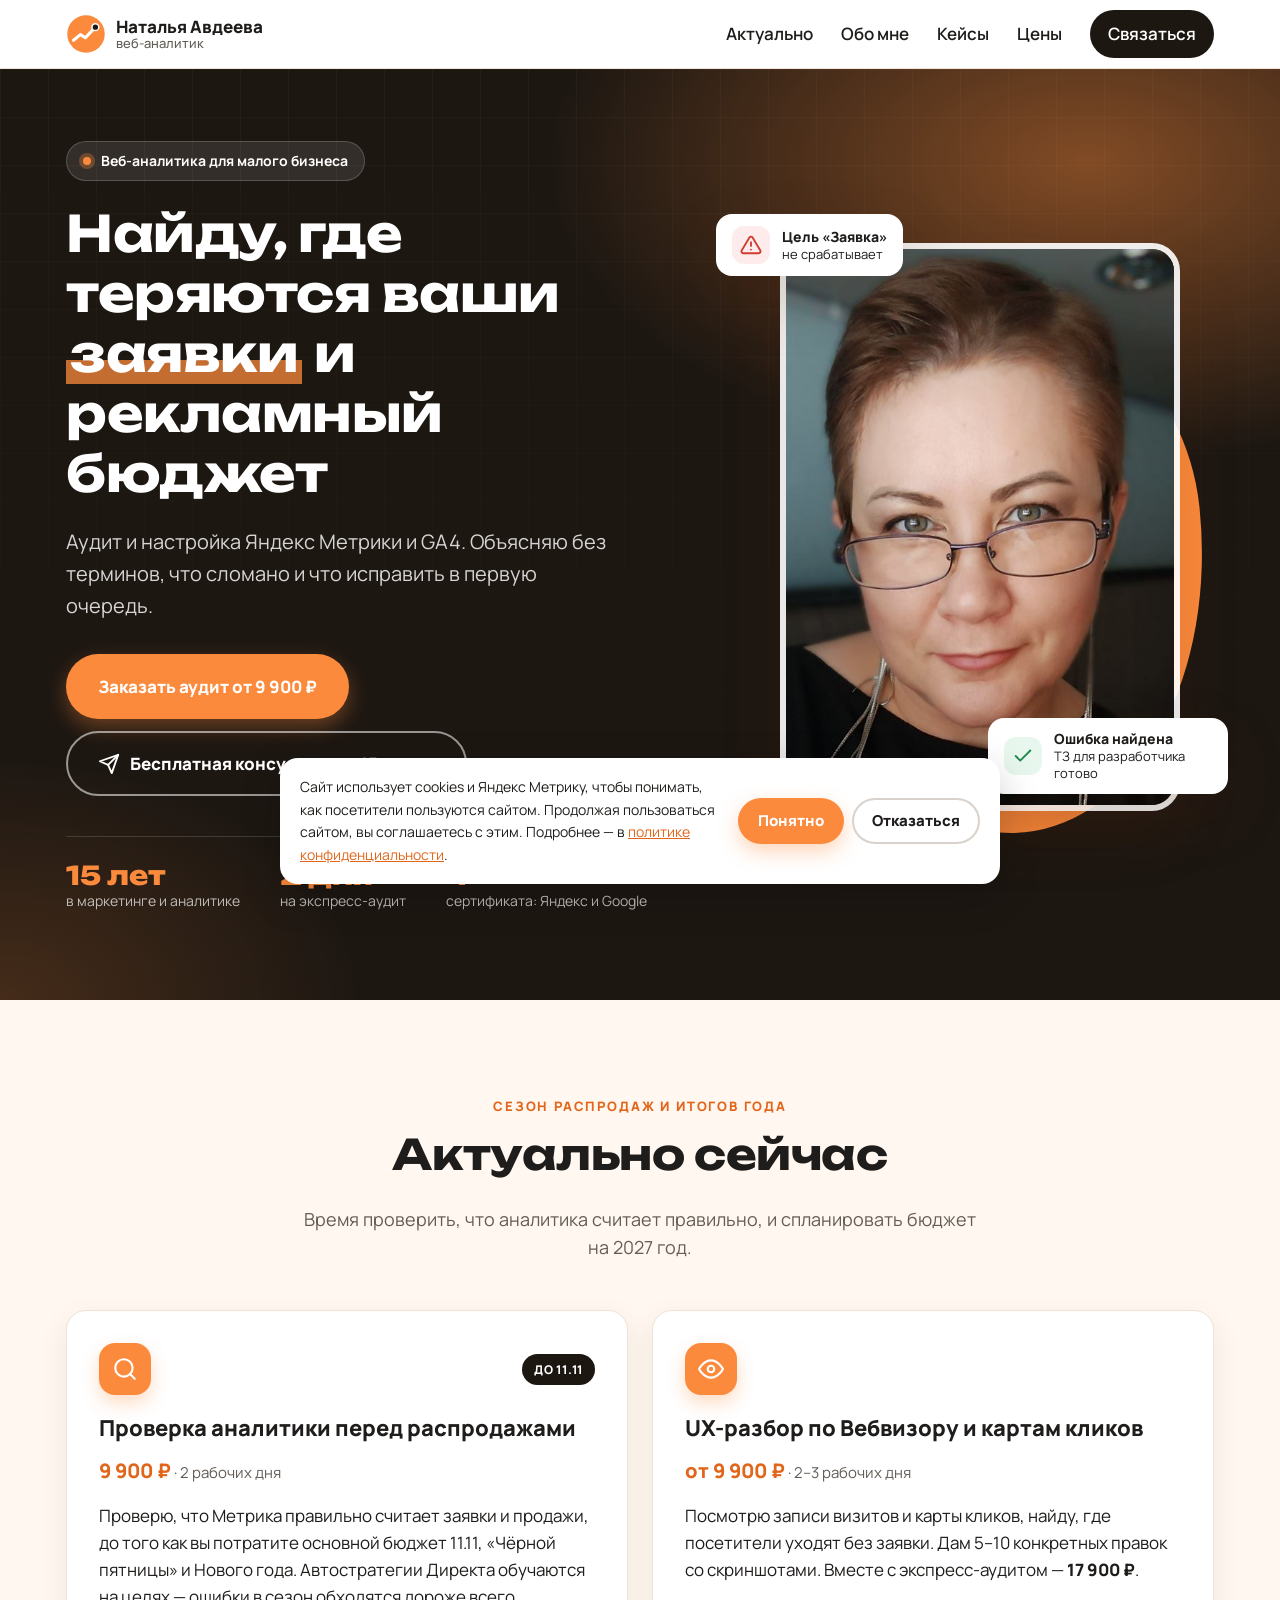
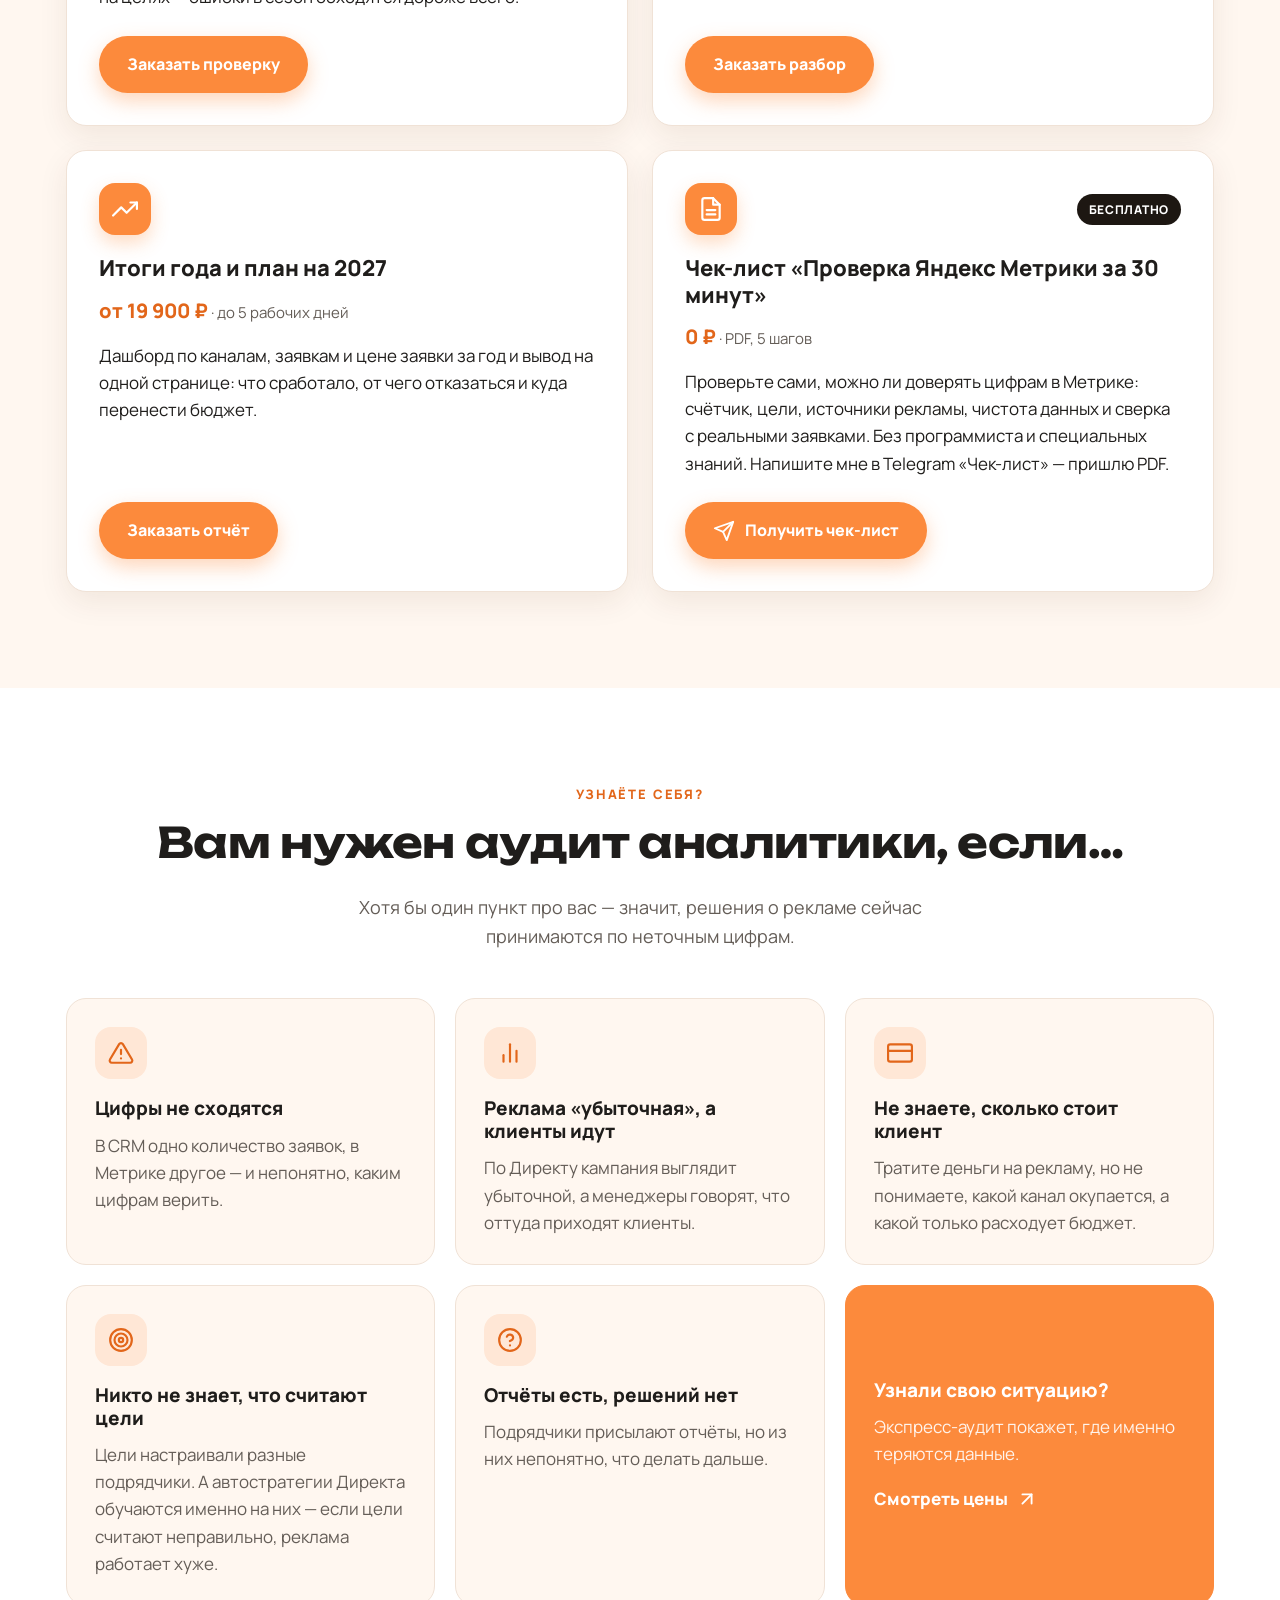
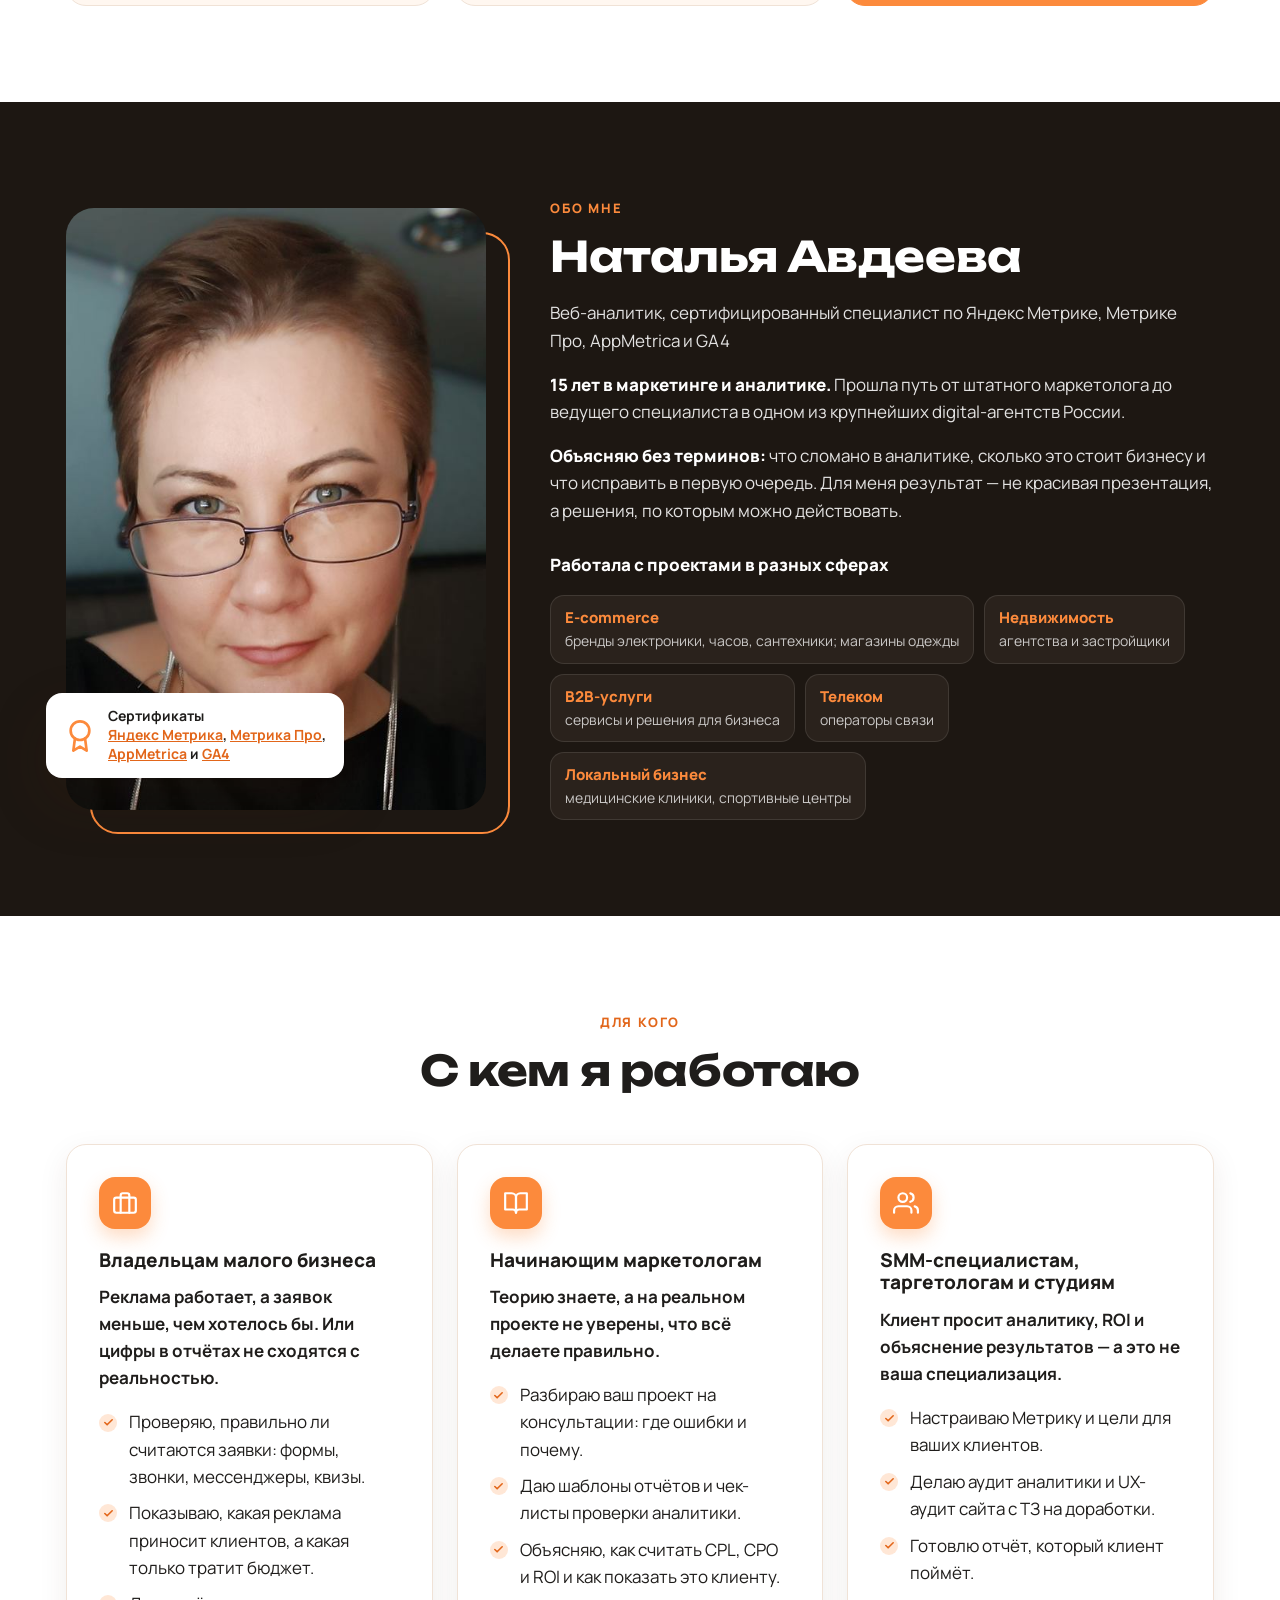
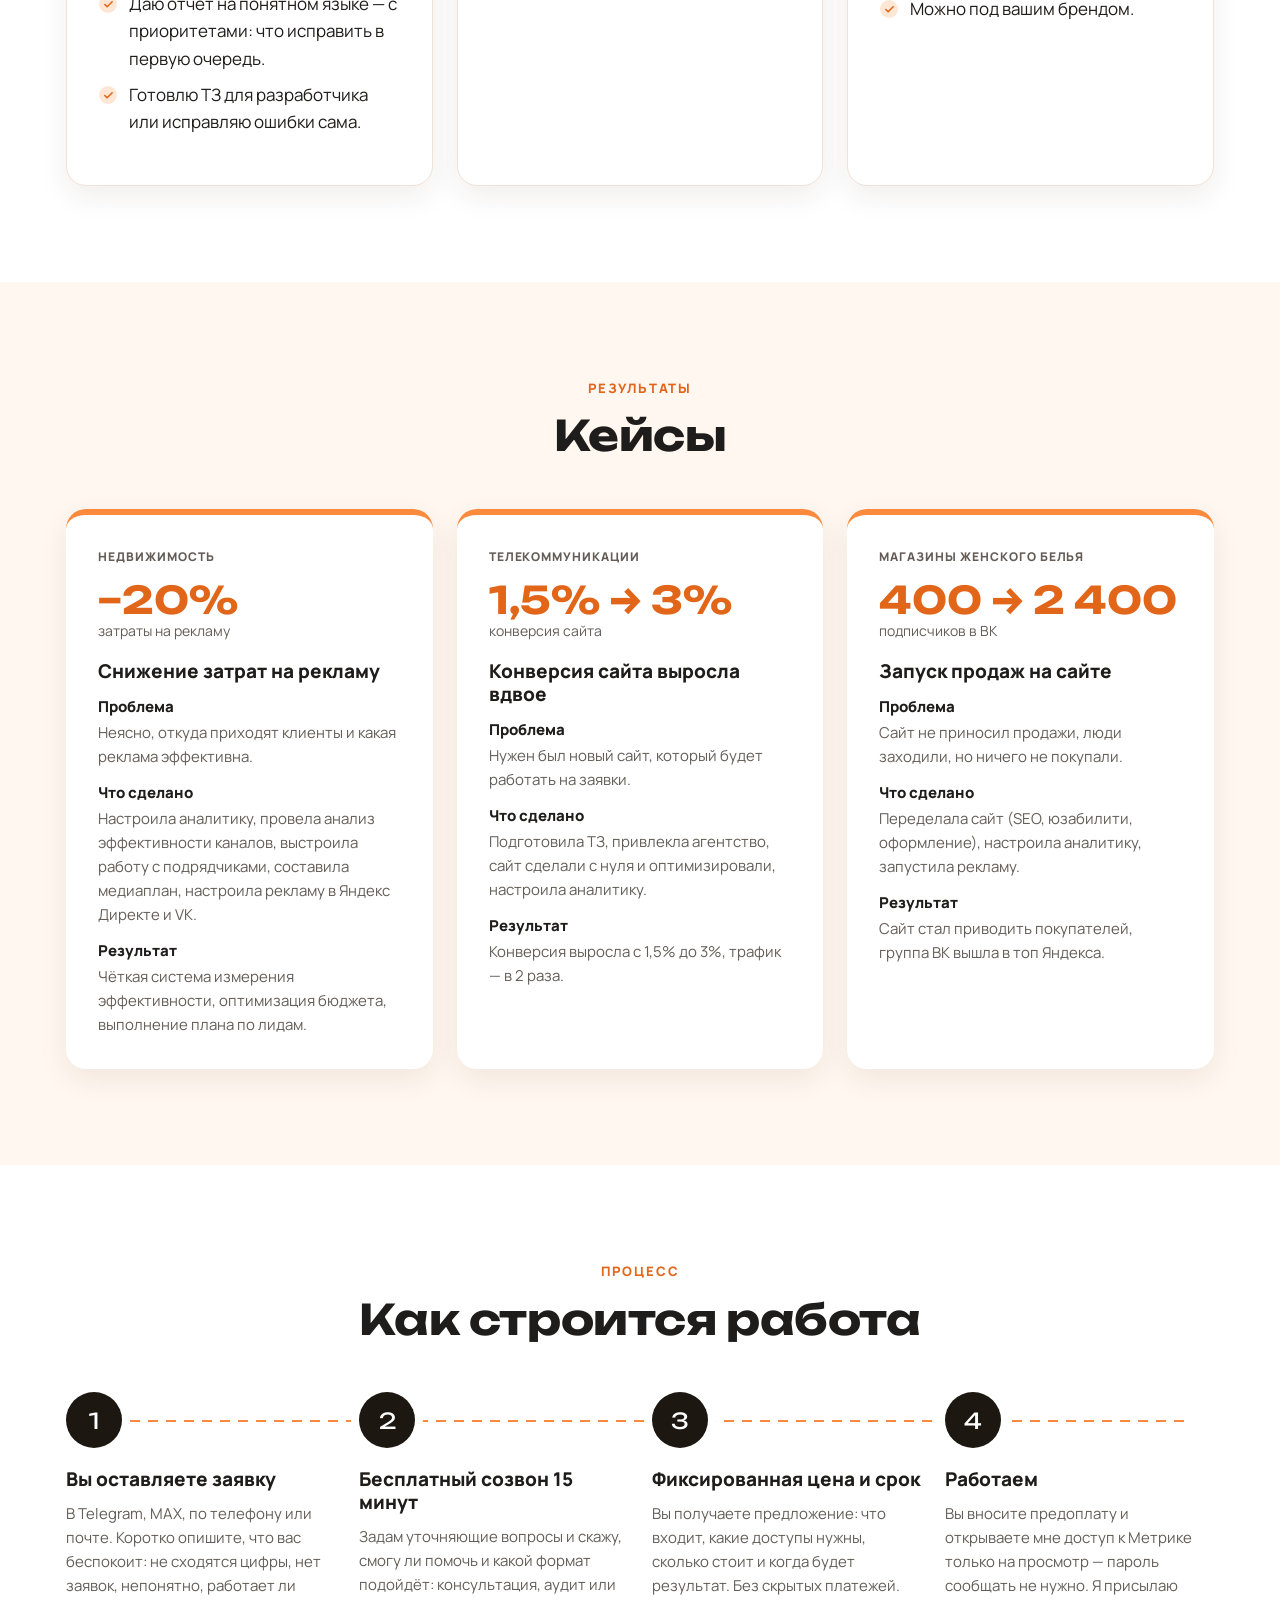
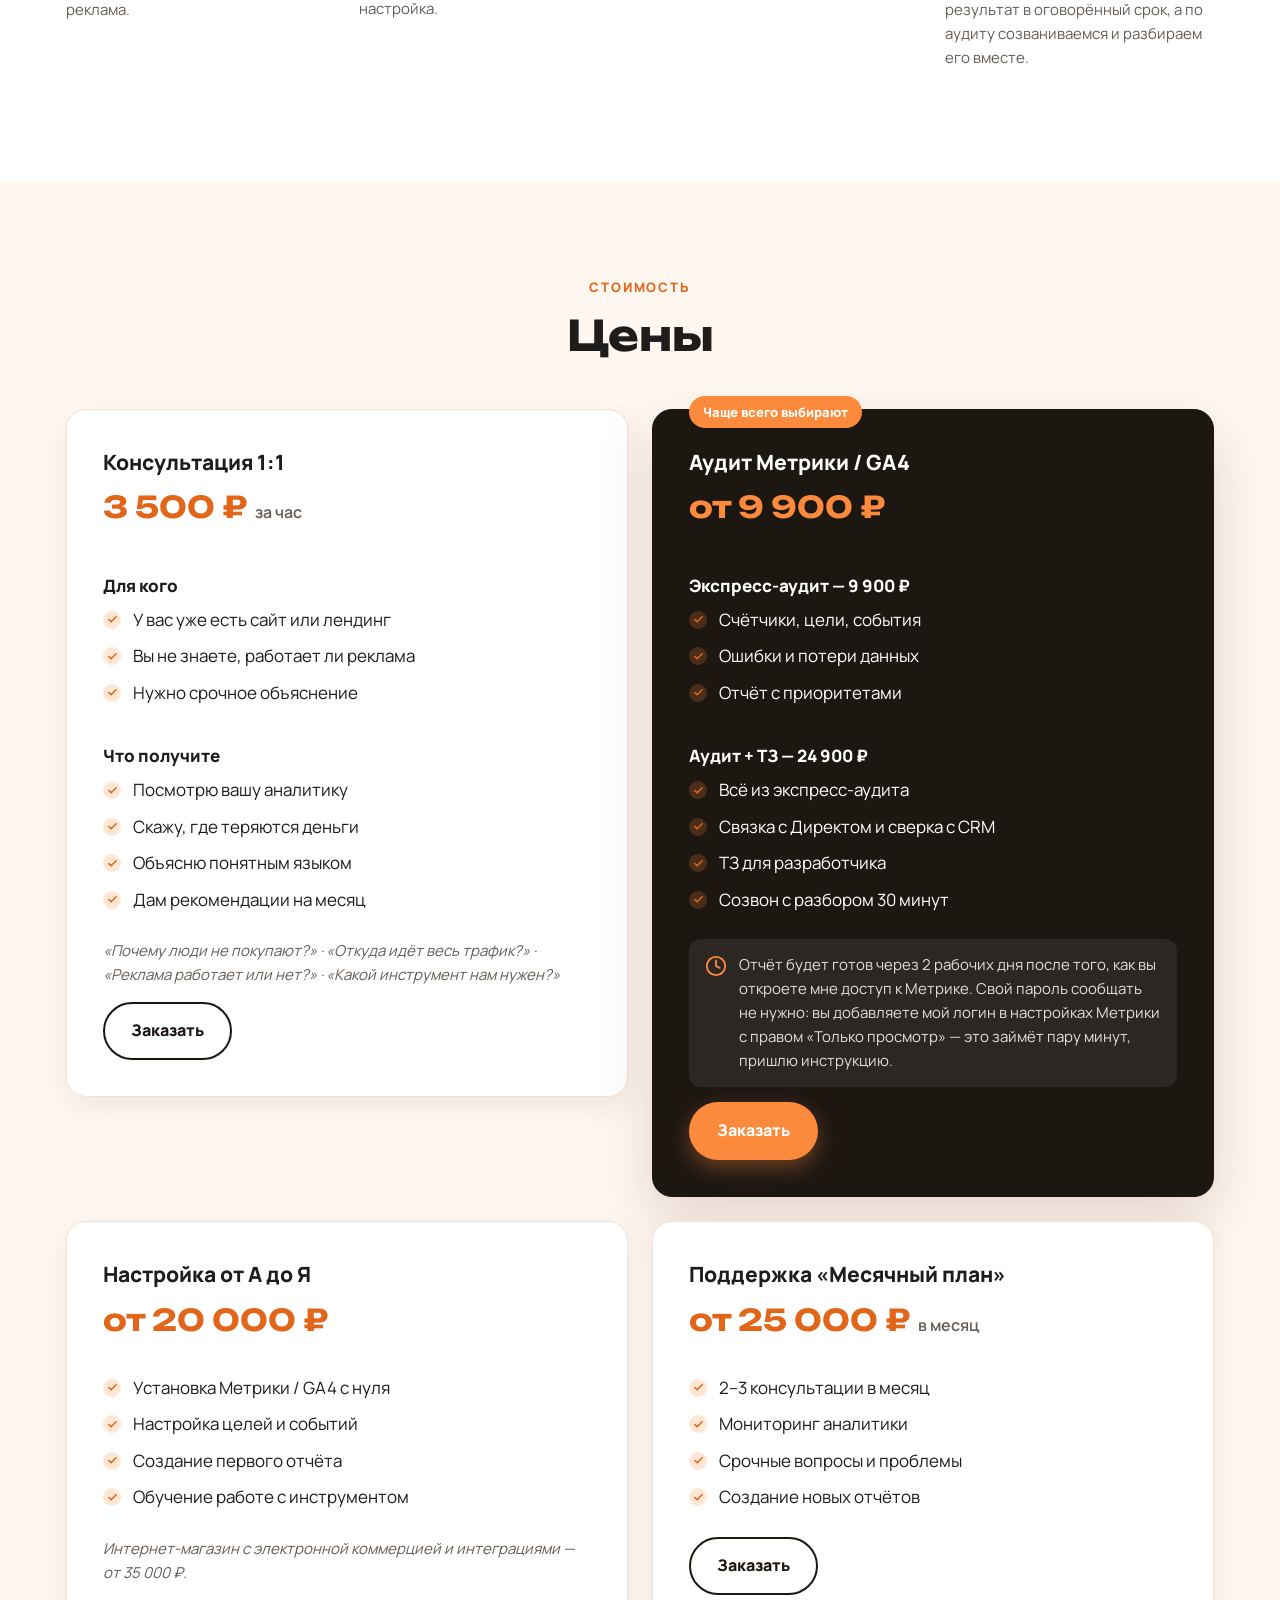
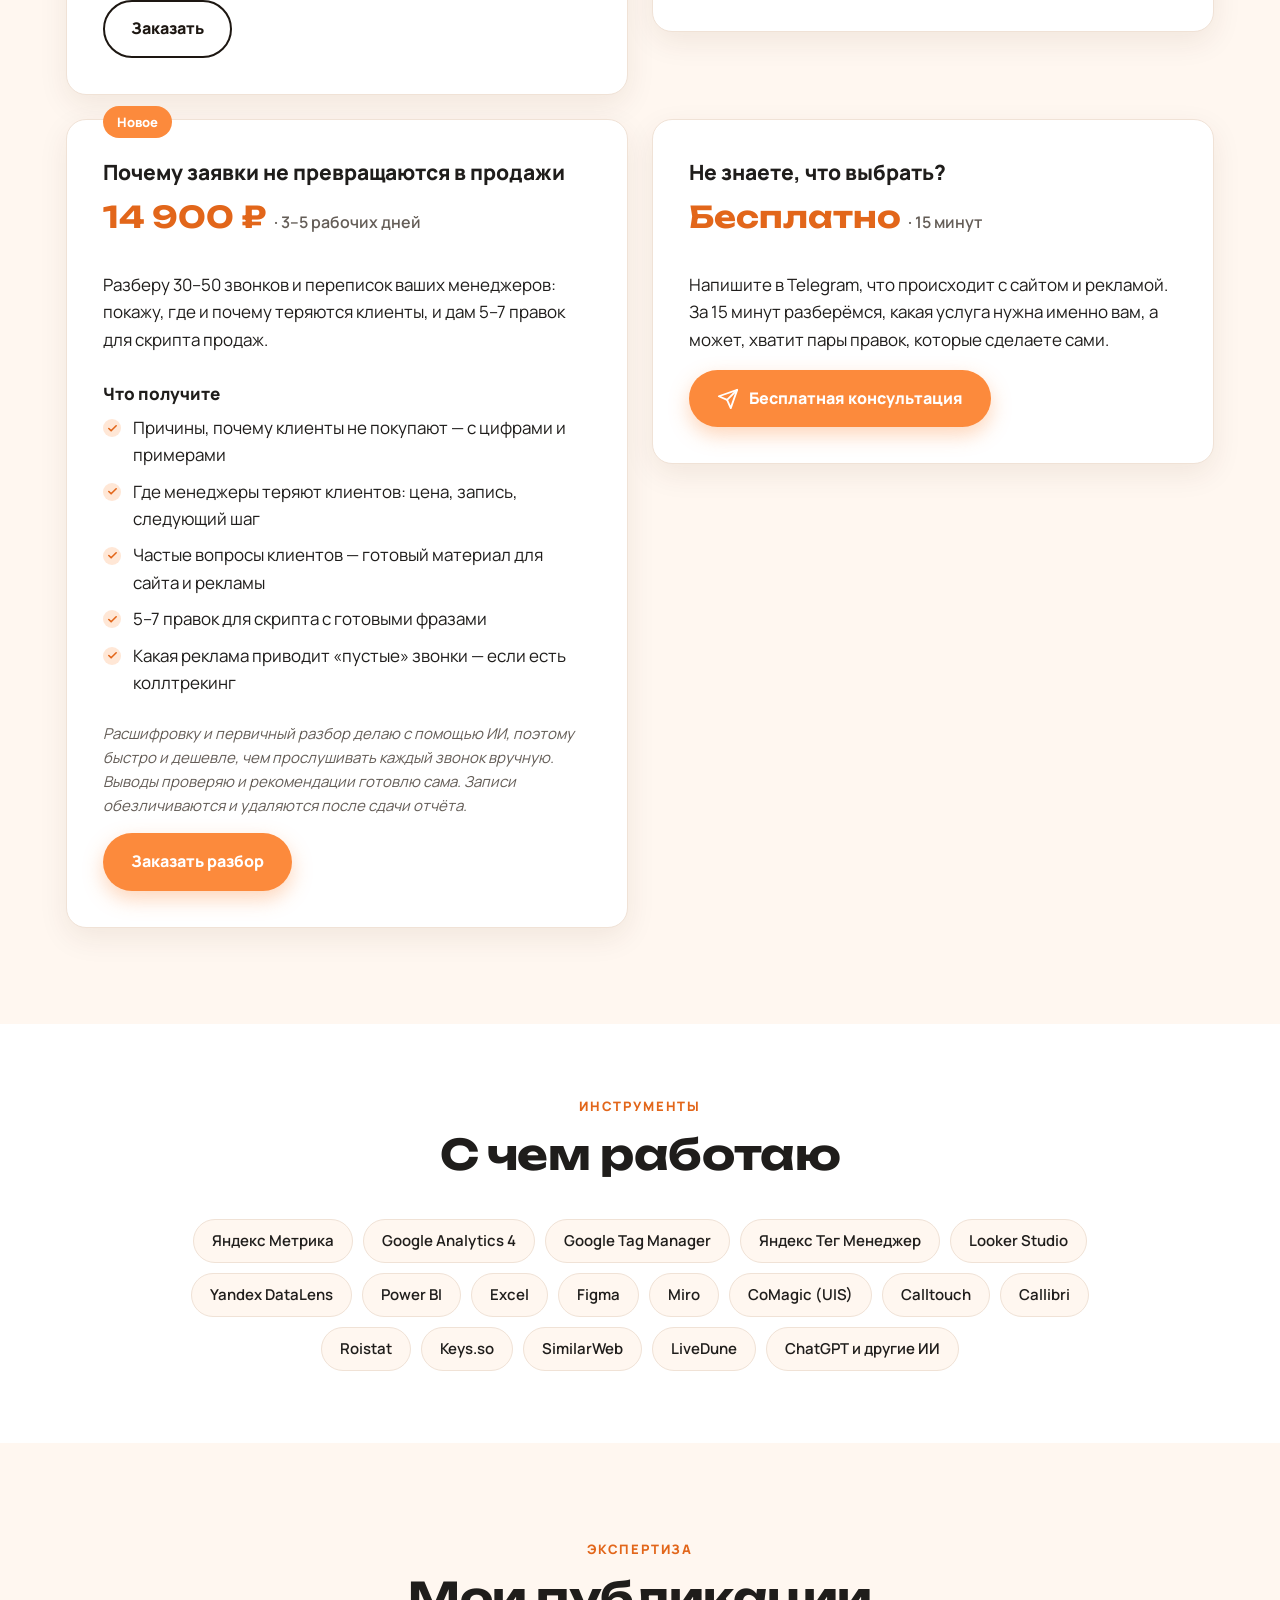
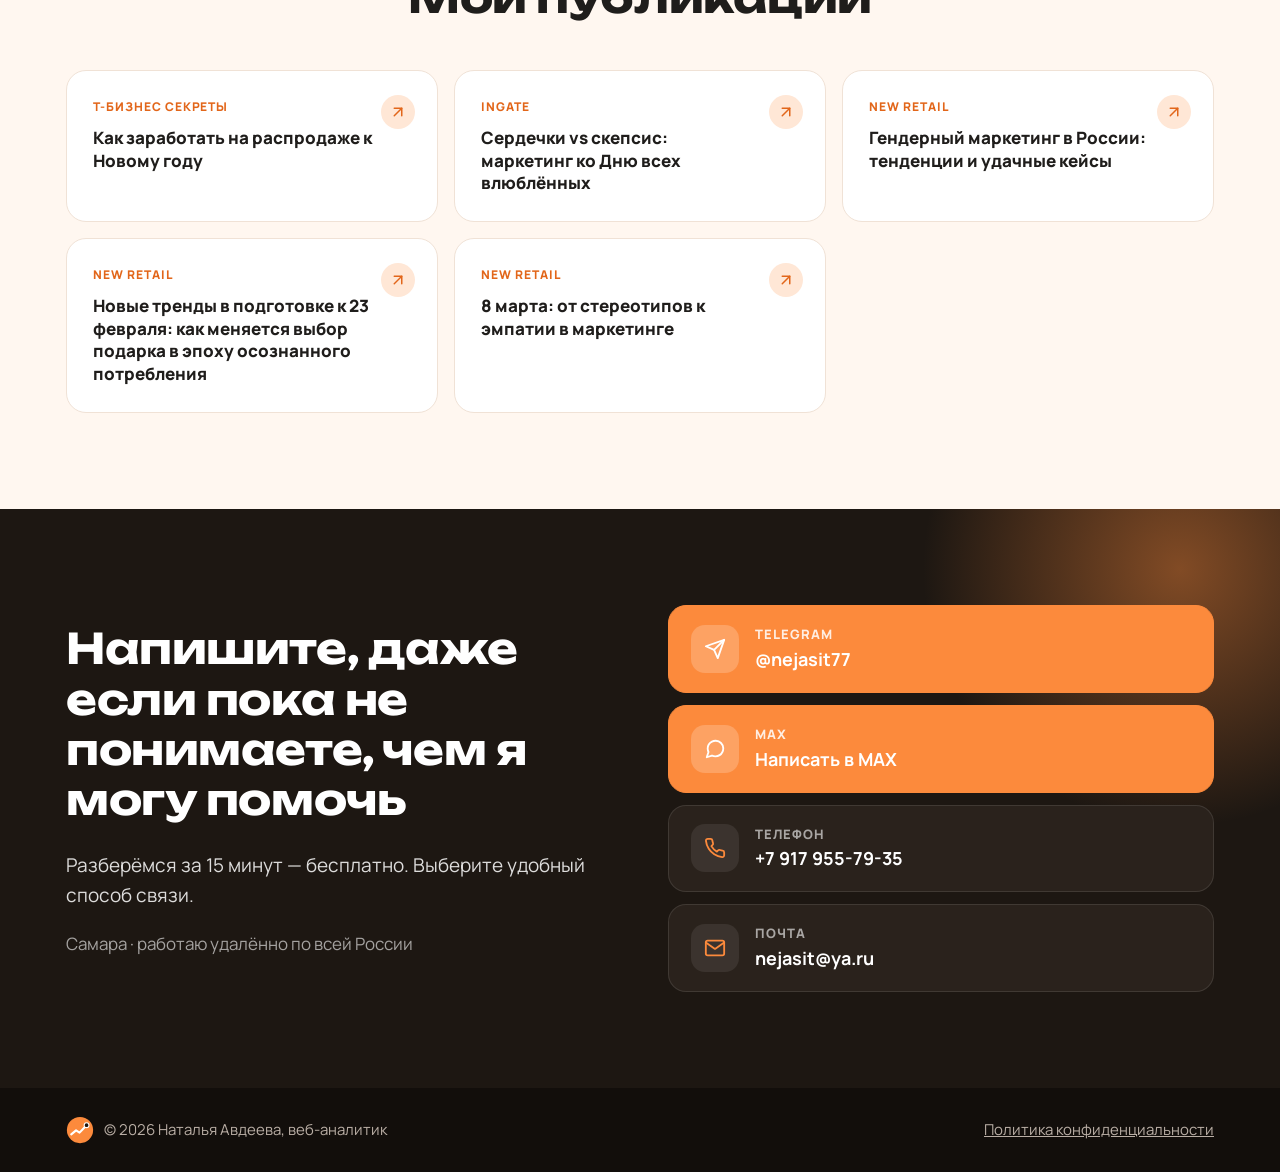
==== index.html @ c48c5fc3 "Update pricing section with new articles" ====
<!doctype html>
<html lang="ru">
<head>
  <meta charset="utf-8">
  <meta name="viewport" content="width=device-width, initial-scale=1">
  <title>Аудит Яндекс Метрики и GA4 — веб-аналитик Наталья Авдеева</title>
  <meta name="description" content="Найду, где теряются заявки и рекламный бюджет. Аудит и настройка Метрики и GA4, сверка с CRM, ТЗ для разработчика. Экспресс-аудит от 9 900 ₽.">
  <meta property="og:title" content="Аудит Яндекс Метрики и GA4 — веб-аналитик Наталья Авдеева">
  <meta property="og:description" content="Найду, где теряются заявки и рекламный бюджет. Экспресс-аудит от 9 900 ₽.">
  <meta property="og:type" content="website">
  <meta property="og:image" content="https://nejasit77-afk.github.io/avd-web/images/avatar-512.png">
  <link rel="icon" href="images/logo.svg" type="image/svg+xml">
  <link rel="icon" href="images/favicon-32.png" sizes="32x32" type="image/png">
  <link rel="apple-touch-icon" href="images/apple-touch-icon.png">
  <link rel="preconnect" href="https://fonts.googleapis.com">
  <link rel="preconnect" href="https://fonts.gstatic.com" crossorigin>
  <link href="https://fonts.googleapis.com/css2?family=Manrope:wght@400;500;600;700;800&family=Unbounded:wght@500;700&display=swap" rel="stylesheet">
  <link rel="stylesheet" href="css/style.css">
</head>
<body>

<!-- Иконки: используются через <use href="#i-..."> -->
<svg width="0" height="0" style="position:absolute" aria-hidden="true">
  <symbol id="i-search" viewBox="0 0 24 24"><circle cx="11" cy="11" r="8"/><line x1="21" y1="21" x2="16.65" y2="16.65"/></symbol>
  <symbol id="i-eye" viewBox="0 0 24 24"><path d="M1 12s4-8 11-8 11 8 11 8-4 8-11 8-11-8-11-8z"/><circle cx="12" cy="12" r="3"/></symbol>
  <symbol id="i-chart" viewBox="0 0 24 24"><line x1="18" y1="20" x2="18" y2="10"/><line x1="12" y1="20" x2="12" y2="4"/><line x1="6" y1="20" x2="6" y2="14"/></symbol>
  <symbol id="i-trend" viewBox="0 0 24 24"><polyline points="23 6 13.5 15.5 8.5 10.5 1 18"/><polyline points="17 6 23 6 23 12"/></symbol>
  <symbol id="i-file" viewBox="0 0 24 24"><path d="M14 2H6a2 2 0 0 0-2 2v16a2 2 0 0 0 2 2h12a2 2 0 0 0 2-2V8z"/><polyline points="14 2 14 8 20 8"/><line x1="16" y1="13" x2="8" y2="13"/><line x1="16" y1="17" x2="8" y2="17"/></symbol>
  <symbol id="i-alert" viewBox="0 0 24 24"><path d="M10.29 3.86L1.82 18a2 2 0 0 0 1.71 3h16.94a2 2 0 0 0 1.71-3L13.71 3.86a2 2 0 0 0-3.42 0z"/><line x1="12" y1="9" x2="12" y2="13"/><line x1="12" y1="17" x2="12.01" y2="17"/></symbol>
  <symbol id="i-card" viewBox="0 0 24 24"><rect x="1" y="4" width="22" height="16" rx="2"/><line x1="1" y1="10" x2="23" y2="10"/></symbol>
  <symbol id="i-target" viewBox="0 0 24 24"><circle cx="12" cy="12" r="10"/><circle cx="12" cy="12" r="6"/><circle cx="12" cy="12" r="2"/></symbol>
  <symbol id="i-help" viewBox="0 0 24 24"><circle cx="12" cy="12" r="10"/><path d="M9.09 9a3 3 0 0 1 5.83 1c0 2-3 3-3 3"/><line x1="12" y1="17" x2="12.01" y2="17"/></symbol>
  <symbol id="i-brief" viewBox="0 0 24 24"><rect x="2" y="7" width="20" height="14" rx="2"/><path d="M16 21V5a2 2 0 0 0-2-2h-4a2 2 0 0 0-2 2v16"/></symbol>
  <symbol id="i-book" viewBox="0 0 24 24"><path d="M2 3h6a4 4 0 0 1 4 4v14a3 3 0 0 0-3-3H2z"/><path d="M22 3h-6a4 4 0 0 0-4 4v14a3 3 0 0 1 3-3h7z"/></symbol>
  <symbol id="i-users" viewBox="0 0 24 24"><path d="M17 21v-2a4 4 0 0 0-4-4H5a4 4 0 0 0-4 4v2"/><circle cx="9" cy="7" r="4"/><path d="M23 21v-2a4 4 0 0 0-3-3.87"/><path d="M16 3.13a4 4 0 0 1 0 7.75"/></symbol>
  <symbol id="i-send" viewBox="0 0 24 24"><line x1="22" y1="2" x2="11" y2="13"/><polygon points="22 2 15 22 11 13 2 9 22 2"/></symbol>
  <symbol id="i-chat" viewBox="0 0 24 24"><path d="M21 11.5a8.38 8.38 0 0 1-.9 3.8 8.5 8.5 0 0 1-7.6 4.7 8.38 8.38 0 0 1-3.8-.9L3 21l1.9-5.7a8.38 8.38 0 0 1-.9-3.8 8.5 8.5 0 0 1 4.7-7.6 8.38 8.38 0 0 1 3.8-.9h.5a8.48 8.48 0 0 1 8 8v.5z"/></symbol>
  <symbol id="i-phone" viewBox="0 0 24 24"><path d="M22 16.92v3a2 2 0 0 1-2.18 2 19.79 19.79 0 0 1-8.63-3.07 19.5 19.5 0 0 1-6-6 19.79 19.79 0 0 1-3.07-8.67A2 2 0 0 1 4.11 2h3a2 2 0 0 1 2 1.72 12.84 12.84 0 0 0 .7 2.81 2 2 0 0 1-.45 2.11L8.09 9.91a16 16 0 0 0 6 6l1.27-1.27a2 2 0 0 1 2.11-.45 12.84 12.84 0 0 0 2.81.7A2 2 0 0 1 22 16.92z"/></symbol>
  <symbol id="i-mail" viewBox="0 0 24 24"><path d="M4 4h16c1.1 0 2 .9 2 2v12c0 1.1-.9 2-2 2H4c-1.1 0-2-.9-2-2V6c0-1.1.9-2 2-2z"/><polyline points="22,6 12,13 2,6"/></symbol>
  <symbol id="i-clock" viewBox="0 0 24 24"><circle cx="12" cy="12" r="10"/><polyline points="12 6 12 12 16 14"/></symbol>
  <symbol id="i-award" viewBox="0 0 24 24"><circle cx="12" cy="8" r="7"/><polyline points="8.21 13.89 7 23 12 20 17 23 15.79 13.88"/></symbol>
  <symbol id="i-check" viewBox="0 0 24 24"><polyline points="20 6 9 17 4 12"/></symbol>
  <symbol id="i-arrow" viewBox="0 0 24 24"><line x1="7" y1="17" x2="17" y2="7"/><polyline points="7 7 17 7 17 17"/></symbol>
</svg>

<header class="header">
  <div class="container header__inner">
    <a href="#top" class="header__logo" aria-label="На главную">
      <img src="images/logo.svg" alt="Наталья Авдеева — веб-аналитик" width="40" height="40">
      <span>Наталья Авдеева<small>веб-аналитик</small></span>
    </a>
    <button class="header__burger" aria-label="Открыть меню" aria-expanded="false" aria-controls="nav">
      <span></span><span></span><span></span>
    </button>
    <nav class="header__nav" id="nav">
      <a href="#actual">Актуально</a>
      <a href="#about">Обо мне</a>
      <a href="#cases">Кейсы</a>
      <a href="#prices">Цены</a>
      <a href="#contacts" class="header__cta">Связаться</a>
    </nav>
  </div>
</header>

<main id="top">

  <!-- Первый экран -->
  <section class="hero">
    <div class="container hero__inner">
      <div class="hero__text">
        <p class="pill"><span class="pill__dot"></span>Веб-аналитика для малого бизнеса</p>
        <h1>Найду, где теряются ваши <mark>заявки</mark> и рекламный бюджет</h1>
        <p class="hero__lead">Аудит и настройка Яндекс Метрики и GA4. Объясняю без терминов, что сломано и что исправить в первую очередь.</p>
        <div class="hero__actions">
          <a href="#prices" class="btn btn--primary btn--lg" data-goal="click_order" data-service="hero_audit">Заказать аудит от 9 900 ₽</a>
          <a href="https://t.me/nejasit77" class="btn btn--ghost btn--lg" target="_blank" rel="noopener" data-goal="click_telegram" data-service="hero_free_call"><svg class="ico"><use href="#i-send"/></svg>Бесплатная консультация 15 минут</a>
        </div>
        <ul class="hero__facts">
          <li><b>15 лет</b><span>в маркетинге и аналитике</span></li>
          <li><b>2 дня</b><span>на экспресс-аудит</span></li>
          <li><b>4</b><span>сертификата: Яндекс и Google</span></li>
        </ul>
      </div>
      <div class="hero__visual" aria-hidden="true">
        <div class="hero__blob"></div>
        <img class="hero__photo" src="images/photo.jpg" alt="" width="540" height="774">
        <div class="float float--a">
          <span class="float__icon float__icon--warn"><svg class="ico"><use href="#i-alert"/></svg></span>
          <span><b>Цель «Заявка»</b>не срабатывает</span>
        </div>
        <div class="float float--b">
          <span class="float__icon"><svg class="ico"><use href="#i-check"/></svg></span>
          <span><b>Ошибка найдена</b>ТЗ для разработчика готово</span>
        </div>
      </div>
    </div>
  </section>

  <!-- Актуально сейчас -->
  <section class="section section--cream" id="actual">
    <div class="container">
      <p class="kicker reveal">Сезон распродаж и итогов года</p>
      <h2 class="section__title reveal">Актуально сейчас</h2>
      <p class="section__lead reveal">Время проверить, что аналитика считает правильно, и спланировать бюджет на 2027 год.</p>
      <div class="grid grid--2">
        <article class="offer reveal">
          <div class="offer__top"><span class="icon-badge"><svg class="ico"><use href="#i-search"/></svg></span><span class="offer__tag">До 11.11</span></div>
          <h3>Проверка аналитики перед распродажами</h3>
          <p class="offer__meta"><b>9 900 ₽</b> · 2 рабочих дня</p>
          <p>Проверю, что Метрика правильно считает заявки и продажи, до того как вы потратите основной бюджет 11.11, «Чёрной пятницы» и Нового года. Автостратегии Директа обучаются на целях — ошибки в сезон обходятся дороже всего.</p>
          <a href="#contacts" class="btn btn--primary" data-goal="click_order" data-service="sale_check">Заказать проверку</a>
        </article>
        <article class="offer reveal">
          <div class="offer__top"><span class="icon-badge"><svg class="ico"><use href="#i-eye"/></svg></span></div>
          <h3>UX-разбор по Вебвизору и картам кликов</h3>
          <p class="offer__meta"><b>от 9 900 ₽</b> · 2–3 рабочих дня</p>
          <p>Посмотрю записи визитов и карты кликов, найду, где посетители уходят без заявки. Дам 5–10 конкретных правок со скриншотами. Вместе с экспресс-аудитом — <b>17 900 ₽</b>.</p>
          <a href="#contacts" class="btn btn--primary" data-goal="click_order" data-service="ux_review">Заказать разбор</a>
        </article>
        <article class="offer reveal">
          <div class="offer__top"><span class="icon-badge"><svg class="ico"><use href="#i-trend"/></svg></span></div>
          <h3>Итоги года и план на 2027</h3>
          <p class="offer__meta"><b>от 19 900 ₽</b> · до 5 рабочих дней</p>
          <p>Дашборд по каналам, заявкам и цене заявки за год и вывод на одной странице: что сработало, от чего отказаться и куда перенести бюджет.</p>
          <a href="#contacts" class="btn btn--primary" data-goal="click_order" data-service="year_report">Заказать отчёт</a>
        </article>
        <article class="offer reveal">
          <div class="offer__top"><span class="icon-badge"><svg class="ico"><use href="#i-file"/></svg></span><span class="offer__tag">Бесплатно</span></div>
          <h3>Чек-лист «Проверка Яндекс Метрики за 30 минут»</h3>
          <p class="offer__meta"><b>0 ₽</b> · PDF, 5 шагов</p>
          <p>Проверьте сами, можно ли доверять цифрам в Метрике: счётчик, цели, источники рекламы, чистота данных и сверка с реальными заявками. Без программиста и специальных знаний. Напишите мне в Telegram «Чек-лист» — пришлю PDF.</p>
          <a href="https://t.me/nejasit77" class="btn btn--primary" target="_blank" rel="noopener" data-goal="click_telegram" data-service="checklist"><svg class="ico"><use href="#i-send"/></svg>Получить чек-лист</a>
        </article>
      </div>
    </div>
  </section>

  <!-- Боли -->
  <section class="section">
    <div class="container">
      <p class="kicker reveal">Узнаёте себя?</p>
      <h2 class="section__title reveal">Вам нужен аудит аналитики, если…</h2>
      <p class="section__lead reveal">Хотя бы один пункт про вас — значит, решения о рекламе сейчас принимаются по неточным цифрам.</p>
      <div class="pains">
        <div class="pain reveal"><span class="icon-badge icon-badge--soft"><svg class="ico"><use href="#i-alert"/></svg></span><h3>Цифры не сходятся</h3><p>В CRM одно количество заявок, в Метрике другое — и непонятно, каким цифрам верить.</p></div>
        <div class="pain reveal"><span class="icon-badge icon-badge--soft"><svg class="ico"><use href="#i-chart"/></svg></span><h3>Реклама «убыточная», а клиенты идут</h3><p>По Директу кампания выглядит убыточной, а менеджеры говорят, что оттуда приходят клиенты.</p></div>
        <div class="pain reveal"><span class="icon-badge icon-badge--soft"><svg class="ico"><use href="#i-card"/></svg></span><h3>Не знаете, сколько стоит клиент</h3><p>Тратите деньги на рекламу, но не понимаете, какой канал окупается, а какой только расходует бюджет.</p></div>
        <div class="pain reveal"><span class="icon-badge icon-badge--soft"><svg class="ico"><use href="#i-target"/></svg></span><h3>Никто не знает, что считают цели</h3><p>Цели настраивали разные подрядчики. А автостратегии Директа обучаются именно на них — если цели считают неправильно, реклама работает хуже.</p></div>
        <div class="pain reveal"><span class="icon-badge icon-badge--soft"><svg class="ico"><use href="#i-help"/></svg></span><h3>Отчёты есть, решений нет</h3><p>Подрядчики присылают отчёты, но из них непонятно, что делать дальше.</p></div>
        <a class="pain pain--cta reveal" href="#prices" data-goal="click_order" data-service="pains_cta">
          <h3>Узнали свою ситуацию?</h3>
          <p>Экспресс-аудит покажет, где именно теряются данные.</p>
          <span class="pain__link">Смотреть цены <svg class="ico"><use href="#i-arrow"/></svg></span>
        </a>
      </div>
    </div>
  </section>

  <!-- Обо мне -->
  <section class="section section--dark" id="about">
    <div class="container about">
      <div class="about__media reveal">
        <img class="about__photo" src="images/photo.jpg" alt="Наталья Авдеева, веб-аналитик" width="540" height="774" loading="lazy">
        <div class="about__badge"><svg class="ico"><use href="#i-award"/></svg><span>Сертификаты<br><a href="https://b2b.yandex.ru/adv/expert/certificates?certId=299248&amp;lastname=%D0%90%D0%B2%D0%B4%D0%B5%D0%B5%D0%B2%D0%B0" target="_blank" rel="noopener">Яндекс Метрика</a>, <a href="https://b2b.yandex.ru/adv/expert/certificates?certId=316061&amp;lastname=%D0%90%D0%B2%D0%B4%D0%B5%D0%B5%D0%B2%D0%B0" target="_blank" rel="noopener">Метрика Про</a>,<br><a href="https://b2b.yandex.ru/adv/expert/certificates?certId=316079&amp;lastname=%D0%90%D0%B2%D0%B4%D0%B5%D0%B5%D0%B2%D0%B0" target="_blank" rel="noopener">AppMetrica</a> и <a href="https://skillshop.credential.net/a94b5e6e-2b35-4356-89f3-f37d66139ad4#acc.31vSM8tE" target="_blank" rel="noopener">GA4</a></span></div>
      </div>
      <div class="about__text reveal">
        <p class="kicker">Обо мне</p>
        <h2 class="section__title section__title--left">Наталья Авдеева</h2>
        <p class="about__role">Веб-аналитик, сертифицированный специалист по Яндекс Метрике, Метрике Про, AppMetrica и GA4</p>
        <p><b>15 лет в маркетинге и аналитике.</b> Прошла путь от штатного маркетолога до ведущего специалиста в одном из крупнейших digital-агентств России.</p>
        <p><b>Объясняю без терминов:</b> что сломано в аналитике, сколько это стоит бизнесу и что исправить в первую очередь. Для меня результат — не красивая презентация, а решения, по которым можно действовать.</p>
        <p class="about__label">Работала с проектами в разных сферах</p>
        <ul class="tags">
          <li><b>E-commerce</b> бренды электроники, часов, сантехники; магазины одежды</li>
          <li><b>Недвижимость</b> агентства и застройщики</li>
          <li><b>B2B-услуги</b> сервисы и решения для бизнеса</li>
          <li><b>Телеком</b> операторы связи</li>
          <li><b>Локальный бизнес</b> медицинские клиники, спортивные центры</li>
        </ul>
      </div>
    </div>
  </section>

  <!-- С кем работаю -->
  <section class="section">
    <div class="container">
      <p class="kicker reveal">Для кого</p>
      <h2 class="section__title reveal">С кем я работаю</h2>
      <div class="grid grid--3">
        <article class="who reveal">
          <span class="icon-badge"><svg class="ico"><use href="#i-brief"/></svg></span>
          <h3>Владельцам малого бизнеса</h3>
          <p class="who__accent">Реклама работает, а заявок меньше, чем хотелось бы. Или цифры в отчётах не сходятся с реальностью.</p>
          <ul class="checks">
            <li>Проверяю, правильно ли считаются заявки: формы, звонки, мессенджеры, квизы.</li>
            <li>Показываю, какая реклама приносит клиентов, а какая только тратит бюджет.</li>
            <li>Даю отчёт на понятном языке — с приоритетами: что исправить в первую очередь.</li>
            <li>Готовлю ТЗ для разработчика или исправляю ошибки сама.</li>
          </ul>
        </article>
        <article class="who reveal">
          <span class="icon-badge"><svg class="ico"><use href="#i-book"/></svg></span>
          <h3>Начинающим маркетологам</h3>
          <p class="who__accent">Теорию знаете, а на реальном проекте не уверены, что всё делаете правильно.</p>
          <ul class="checks">
            <li>Разбираю ваш проект на консультации: где ошибки и почему.</li>
            <li>Даю шаблоны отчётов и чек-листы проверки аналитики.</li>
            <li>Объясняю, как считать CPL, CPO и ROI и как показать это клиенту.</li>
          </ul>
        </article>
        <article class="who reveal">
          <span class="icon-badge"><svg class="ico"><use href="#i-users"/></svg></span>
          <h3>SMM-специалистам, таргетологам и студиям</h3>
          <p class="who__accent">Клиент просит аналитику, ROI и объяснение результатов — а это не ваша специализация.</p>
          <ul class="checks">
            <li>Настраиваю Метрику и цели для ваших клиентов.</li>
            <li>Делаю аудит аналитики и UX-аудит сайта с ТЗ на доработки.</li>
            <li>Готовлю отчёт, который клиент поймёт.</li>
            <li>Можно под вашим брендом.</li>
          </ul>
        </article>
      </div>
    </div>
  </section>

  <!-- Кейсы -->
  <section class="section section--cream" id="cases">
    <div class="container">
      <p class="kicker reveal">Результаты</p>
      <h2 class="section__title reveal">Кейсы</h2>
      <div class="grid grid--3">
        <article class="case reveal">
          <p class="case__sphere">Недвижимость</p>
          <p class="case__metric">−20%</p>
          <p class="case__metric-label">затраты на рекламу</p>
          <h3>Снижение затрат на рекламу</h3>
          <dl>
            <dt>Проблема</dt><dd>Неясно, откуда приходят клиенты и какая реклама эффективна.</dd>
            <dt>Что сделано</dt><dd>Настроила аналитику, провела анализ эффективности каналов, выстроила работу с подрядчиками, составила медиаплан, настроила рекламу в Яндекс Директе и VK.</dd>
            <dt>Результат</dt><dd>Чёткая система измерения эффективности, оптимизация бюджета, выполнение плана по лидам.</dd>
          </dl>
        </article>
        <article class="case reveal">
          <p class="case__sphere">Телекоммуникации</p>
          <p class="case__metric">1,5% → 3%</p>
          <p class="case__metric-label">конверсия сайта</p>
          <h3>Конверсия сайта выросла вдвое</h3>
          <dl>
            <dt>Проблема</dt><dd>Нужен был новый сайт, который будет работать на заявки.</dd>
            <dt>Что сделано</dt><dd>Подготовила ТЗ, привлекла агентство, сайт сделали с нуля и оптимизировали, настроила аналитику.</dd>
            <dt>Результат</dt><dd>Конверсия выросла с 1,5% до 3%, трафик — в 2 раза.</dd>
          </dl>
        </article>
        <article class="case reveal">
          <p class="case__sphere">Магазины женского белья</p>
          <p class="case__metric">400 → 2 400</p>
          <p class="case__metric-label">подписчиков в ВК</p>
          <h3>Запуск продаж на сайте</h3>
          <dl>
            <dt>Проблема</dt><dd>Сайт не приносил продажи, люди заходили, но ничего не покупали.</dd>
            <dt>Что сделано</dt><dd>Переделала сайт (SEO, юзабилити, оформление), настроила аналитику, запустила рекламу.</dd>
            <dt>Результат</dt><dd>Сайт стал приводить покупателей, группа ВК вышла в топ Яндекса.</dd>
          </dl>
        </article>
      </div>
    </div>
  </section>

  <!-- Как строится работа -->
  <section class="section">
    <div class="container">
      <p class="kicker reveal">Процесс</p>
      <h2 class="section__title reveal">Как строится работа</h2>
      <ol class="steps">
        <li class="reveal"><span class="steps__num">1</span><h3>Вы оставляете заявку</h3><p>В Telegram, MAX, по телефону или почте. Коротко опишите, что вас беспокоит: не сходятся цифры, нет заявок, непонятно, работает ли реклама.</p></li>
        <li class="reveal"><span class="steps__num">2</span><h3>Бесплатный созвон 15 минут</h3><p>Задам уточняющие вопросы и скажу, смогу ли помочь и какой формат подойдёт: консультация, аудит или настройка.</p></li>
        <li class="reveal"><span class="steps__num">3</span><h3>Фиксированная цена и срок</h3><p>Вы получаете предложение: что входит, какие доступы нужны, сколько стоит и когда будет результат. Без скрытых платежей.</p></li>
        <li class="reveal"><span class="steps__num">4</span><h3>Работаем</h3><p>Вы вносите предоплату и открываете мне доступ к Метрике только на просмотр — пароль сообщать не нужно. Я присылаю результат в оговорённый срок, а по аудиту созваниваемся и разбираем его вместе.</p></li>
      </ol>
    </div>
  </section>

  <!-- Цены -->
  <section class="section section--cream" id="prices">
    <div class="container">
      <p class="kicker reveal">Стоимость</p>
      <h2 class="section__title reveal">Цены</h2>
      <div class="prices">
        <article class="price reveal">
          <p class="price__name">Консультация 1:1</p>
          <p class="price__value">3 500 ₽ <span>за час</span></p>
          <p class="price__label">Для кого</p>
          <ul class="checks"><li>У вас уже есть сайт или лендинг</li><li>Вы не знаете, работает ли реклама</li><li>Нужно срочное объяснение</li></ul>
          <p class="price__label">Что получите</p>
          <ul class="checks"><li>Посмотрю вашу аналитику</li><li>Скажу, где теряются деньги</li><li>Объясню понятным языком</li><li>Дам рекомендации на месяц</li></ul>
          <p class="price__quotes">«Почему люди не покупают?» · «Откуда идёт весь трафик?» · «Реклама работает или нет?» · «Какой инструмент нам нужен?»</p>
          <a href="#contacts" class="btn btn--outline" data-goal="click_order" data-service="consultation">Заказать</a>
        </article>
        <article class="price price--hit reveal">
          <p class="price__badge">Чаще всего выбирают</p>
          <p class="price__name">Аудит Метрики / GA4</p>
          <p class="price__value">от 9 900 ₽</p>
          <p class="price__label">Экспресс-аудит — 9 900 ₽</p>
          <ul class="checks"><li>Счётчики, цели, события</li><li>Ошибки и потери данных</li><li>Отчёт с приоритетами</li></ul>
          <p class="price__label">Аудит + ТЗ — 24 900 ₽</p>
          <ul class="checks"><li>Всё из экспресс-аудита</li><li>Связка с Директом и сверка с CRM</li><li>ТЗ для разработчика</li><li>Созвон с разбором 30 минут</li></ul>
          <p class="price__note"><svg class="ico"><use href="#i-clock"/></svg><span>Отчёт будет готов через 2 рабочих дня после того, как вы откроете мне доступ к Метрике. Свой пароль сообщать не нужно: вы добавляете мой логин в настройках Метрики с правом «Только просмотр» — это займёт пару минут, пришлю инструкцию.</span></p>
          <a href="#contacts" class="btn btn--primary" data-goal="click_order" data-service="audit">Заказать</a>
        </article>
        <article class="price reveal">
          <p class="price__name">Настройка от А до Я</p>
          <p class="price__value">от 20 000 ₽</p>
          <ul class="checks"><li>Установка Метрики / GA4 с нуля</li><li>Настройка целей и событий</li><li>Создание первого отчёта</li><li>Обучение работе с инструментом</li></ul>
          <p class="price__quotes">Интернет-магазин с электронной коммерцией и интеграциями — от 35 000 ₽.</p>
          <a href="#contacts" class="btn btn--outline" data-goal="click_order" data-service="setup">Заказать</a>
        </article>
        <article class="price reveal">
          <p class="price__name">Поддержка «Месячный план»</p>
          <p class="price__value">от 25 000 ₽ <span>в месяц</span></p>
          <ul class="checks"><li>2–3 консультации в месяц</li><li>Мониторинг аналитики</li><li>Срочные вопросы и проблемы</li><li>Создание новых отчётов</li></ul>
          <a href="#contacts" class="btn btn--outline" data-goal="click_order" data-service="support">Заказать</a>
        </article>
        <article class="price price--new reveal">
          <p class="price__badge">Новое</p>
          <p class="price__name">Почему заявки не превращаются в продажи</p>
          <p class="price__value">14 900 ₽ <span>· 3–5 рабочих дней</span></p>
          <p>Разберу 30–50 звонков и переписок ваших менеджеров: покажу, где и почему теряются клиенты, и дам 5–7 правок для скрипта продаж.</p>
          <p class="price__label">Что получите</p>
          <ul class="checks"><li>Причины, почему клиенты не покупают — с цифрами и примерами</li><li>Где менеджеры теряют клиентов: цена, запись, следующий шаг</li><li>Частые вопросы клиентов — готовый материал для сайта и рекламы</li><li>5–7 правок для скрипта с готовыми фразами</li><li>Какая реклама приводит «пустые» звонки — если есть коллтрекинг</li></ul>
          <p class="price__quotes">Расшифровку и первичный разбор делаю с помощью ИИ, поэтому быстро и дешевле, чем прослушивать каждый звонок вручную. Выводы проверяю и рекомендации готовлю сама. Записи обезличиваются и удаляются после сдачи отчёта.</p>
          <a href="#contacts" class="btn btn--primary" data-goal="click_order" data-service="calls_review">Заказать разбор</a>
        </article>
        <article class="price price--ask reveal">
          <p class="price__name">Не знаете, что выбрать?</p>
          <p class="price__value">Бесплатно <span>· 15 минут</span></p>
          <p>Напишите в Telegram, что происходит с сайтом и рекламой. За 15 минут разберёмся, какая услуга нужна именно вам, а может, хватит пары правок, которые сделаете сами.</p>
          <a href="https://t.me/nejasit77" class="btn btn--primary" target="_blank" rel="noopener" data-goal="click_telegram" data-service="prices_free_call"><svg class="ico"><use href="#i-send"/></svg>Бесплатная консультация</a>
        </article>
      </div>
    </div>
  </section>

  <!-- Инструменты -->
  <section class="section section--tight">
    <div class="container">
      <p class="kicker reveal">Инструменты</p>
      <h2 class="section__title reveal">С чем работаю</h2>
      <ul class="chips reveal">
        <li>Яндекс Метрика</li><li>Google Analytics 4</li><li>Google Tag Manager</li><li>Яндекс Тег Менеджер</li>
        <li>Looker Studio</li><li>Yandex DataLens</li><li>Power BI</li><li>Excel</li>
        <li>Figma</li><li>Miro</li>
        <li>CoMagic (UIS)</li><li>Calltouch</li><li>Callibri</li><li>Roistat</li>
        <li>Keys.so</li><li>SimilarWeb</li><li>LiveDune</li><li>ChatGPT и другие ИИ</li>
      </ul>
    </div>
  </section>

  <!-- Публикации -->
  <section class="section section--cream">
    <div class="container">
      <p class="kicker reveal">Экспертиза</p>
      <h2 class="section__title reveal">Мои публикации</h2>
      <div class="pubs">
        <a class="pub reveal" href="https://secrets.tbank.ru/biznes-s-nulya/novogodnyaya-rasprodazha/" target="_blank" rel="noopener">
          <span class="pub__src">Т-Бизнес секреты</span>
          <span class="pub__title">Как заработать на распродаже к Новому году</span>
          <span class="pub__go"><svg class="ico"><use href="#i-arrow"/></svg></span>
        </a>
        <a class="pub reveal" href="https://ingate.ru/blog/kreativnyy-marketing-tvorcheskie-resheniya-ko-dnyu-vsekh-vlyublennykh/" target="_blank" rel="noopener">
          <span class="pub__src">Ingate</span>
          <span class="pub__title">Сердечки vs скепсис: маркетинг ко Дню всех влюблённых</span>
          <span class="pub__go"><svg class="ico"><use href="#i-arrow"/></svg></span>
        </a>
        <a class="pub reveal" href="https://new-retail.ru/marketing/gendernyy_marketing_v_rossii_tendentsii_i_udachnye_keysy/" target="_blank" rel="noopener">
          <span class="pub__src">New Retail</span>
          <span class="pub__title">Гендерный маркетинг в России: тенденции и удачные кейсы</span>
          <span class="pub__go"><svg class="ico"><use href="#i-arrow"/></svg></span>
        </a>
        <a class="pub reveal" href="https://new-retail.ru/marketing/novye_trendy_v_podgotovke_k_23_fevralya_kak_menyaetsya_vybor_podarka_v_epokhu_osoznannogo_potrebleni/" target="_blank" rel="noopener">
          <span class="pub__src">New Retail</span>
          <span class="pub__title">Новые тренды в подготовке к 23 февраля: как меняется выбор подарка в эпоху осознанного потребления</span>
          <span class="pub__go"><svg class="ico"><use href="#i-arrow"/></svg></span>
        </a>
        <a class="pub reveal" href="https://new-retail.ru/marketing/8_marta_ot_stereotipov_k_empatii_v_marketinge/" target="_blank" rel="noopener">
          <span class="pub__src">New Retail</span>
          <span class="pub__title">8 марта: от стереотипов к эмпатии в маркетинге</span>
          <span class="pub__go"><svg class="ico"><use href="#i-arrow"/></svg></span>
        </a>
      </div>
    </div>
  </section>

  <!-- Контакты -->
  <section class="section contacts" id="contacts">
    <div class="container contacts__inner">
      <div class="contacts__text reveal">
        <h2 class="section__title section__title--left">Напишите, даже если пока не понимаете, чем я могу помочь</h2>
        <p class="contacts__lead">Разберёмся за 15 минут — бесплатно. Выберите удобный способ связи.</p>
        <p class="contacts__geo">Самара · работаю удалённо по всей России</p>
      </div>
      <div class="contacts__card reveal">
        <a class="contact contact--tg" href="https://t.me/nejasit77" target="_blank" rel="noopener" data-goal="click_telegram">
          <span class="contact__icon"><svg class="ico"><use href="#i-send"/></svg></span>
          <span><b>Telegram</b>@nejasit77</span>
        </a>
        <a class="contact contact--max" href="https://max.ru/u/f9LHodD0cOIstSbB-7pquYAZlcAGWximjwvTOyJSx4Q5UJZFZWwgO3F9Ykw" target="_blank" rel="noopener" data-goal="click_max">
          <span class="contact__icon"><svg class="ico"><use href="#i-chat"/></svg></span>
          <span><b>MAX</b>Написать в MAX</span>
        </a>
        <a class="contact" href="tel:+79179557935" data-goal="click_phone">
          <span class="contact__icon"><svg class="ico"><use href="#i-phone"/></svg></span>
          <span><b>Телефон</b>+7 917 955-79-35</span>
        </a>
        <a class="contact" href="mailto:nejasit@ya.ru" data-goal="click_email">
          <span class="contact__icon"><svg class="ico"><use href="#i-mail"/></svg></span>
          <span><b>Почта</b>nejasit@ya.ru</span>
        </a>
      </div>
    </div>
  </section>

</main>

<footer class="footer">
  <div class="container footer__inner">
    <span class="footer__brand"><img src="images/logo.svg" alt="" width="28" height="28">© 2026 Наталья Авдеева, веб-аналитик</span>
    <a href="privacy.html">Политика конфиденциальности</a>
  </div>
</footer>

<div class="cookie" id="cookie" hidden>
  <p>Сайт использует cookies и Яндекс Метрику, чтобы понимать, как посетители пользуются сайтом. Продолжая пользоваться сайтом, вы соглашаетесь с этим. Подробнее — в <a href="privacy.html">политике конфиденциальности</a>.</p>
  <div class="cookie__actions">
    <button class="btn btn--primary btn--sm" data-cookie="accept">Понятно</button>
    <button class="btn btn--ghost-dark btn--sm" data-cookie="decline">Отказаться</button>
  </div>
</div>

<script src="js/main.js"></script>
</body>
</html>
---- css/style.css ----
:root {
  --accent: #fc8a3c;
  --accent-dark: #e2661a;
  --accent-soft: #ffe7d6;
  --ink: #1d1712;
  --text: #1f1d1b;
  --muted: #645d57;
  --bg: #ffffff;
  --cream: #fff7f0;
  --line: #f0e2d6;
  --dark: #1d1712;
  --dark-2: #2a221c;
  --radius: 20px;
  --radius-sm: 12px;
  --shadow: 0 10px 30px rgba(80, 40, 10, .08);
  --shadow-lg: 0 24px 60px rgba(80, 40, 10, .16);
  --font-head: "Unbounded", "Manrope", system-ui, sans-serif;
}

*, *::before, *::after { box-sizing: border-box; }

html { scroll-behavior: smooth; scroll-padding-top: 80px; }

body {
  margin: 0;
  font-family: "Manrope", system-ui, -apple-system, "Segoe UI", Roboto, Arial, sans-serif;
  font-size: 17px;
  line-height: 1.6;
  color: var(--text);
  background: var(--bg);
  -webkit-font-smoothing: antialiased;
}

img { max-width: 100%; display: block; }
a { color: var(--accent-dark); }
h1, h2, h3 { line-height: 1.2; margin: 0 0 .6em; }
h3 { font-size: 19px; font-weight: 800; }
p { margin: 0 0 1em; }
b { font-weight: 800; }

:focus-visible { outline: 3px solid var(--accent); outline-offset: 3px; border-radius: 6px; }

.container { width: 100%; max-width: 1180px; margin: 0 auto; padding: 0 16px; }

.ico {
  width: 22px; height: 22px; flex-shrink: 0;
  fill: none; stroke: currentColor; stroke-width: 2; stroke-linecap: round; stroke-linejoin: round;
}

/* Шапка */
.header {
  position: sticky; top: 0; z-index: 20;
  background: rgba(255, 255, 255, .92);
  backdrop-filter: blur(10px);
  border-bottom: 1px solid var(--line);
}
.header__inner { display: flex; align-items: center; justify-content: space-between; height: 68px; }
.header__logo { display: flex; align-items: center; gap: 10px; color: var(--text); text-decoration: none; font-weight: 800; line-height: 1.15; }
.header__logo img { width: 40px; height: 40px; }
.header__logo small { display: block; font-weight: 500; font-size: 13px; color: var(--muted); }
.header__nav { display: flex; align-items: center; gap: 28px; }
.header__nav a { color: var(--text); text-decoration: none; font-weight: 600; }
.header__nav a:hover { color: var(--accent-dark); }
.header__nav a.header__cta { background: var(--ink); color: #fff; padding: 10px 18px; border-radius: 999px; }
.header__nav a.header__cta:hover { background: var(--accent-dark); color: #fff; }
.header__burger { display: none; background: none; border: 0; padding: 8px; cursor: pointer; }
.header__burger span { display: block; width: 24px; height: 2px; margin: 5px 0; background: var(--text); border-radius: 2px; }

/* Кнопки */
.btn {
  display: inline-flex; align-items: center; justify-content: center; gap: 10px;
  padding: 14px 26px; border-radius: 999px;
  font: inherit; font-weight: 800; font-size: 16px; text-decoration: none; text-align: center;
  cursor: pointer; border: 2px solid transparent;
  transition: background .2s, color .2s, transform .2s, box-shadow .2s;
}
.btn:hover { transform: translateY(-2px); }
.btn--lg { padding: 17px 30px; font-size: 17px; }
.btn--primary { background: var(--accent); color: #fff; box-shadow: 0 8px 20px rgba(252, 138, 60, .35); }
.btn--primary:hover { background: var(--accent-dark); }
.btn--ghost { border-color: rgba(255, 255, 255, .55); color: #fff; }
.btn--ghost:hover { background: rgba(255, 255, 255, .12); }
.btn--outline { border-color: var(--ink); color: var(--ink); background: transparent; }
.btn--outline:hover { background: var(--ink); color: #fff; }
.btn--ghost-dark { border-color: #d9d2cc; color: var(--text); background: #fff; }
.btn--sm { padding: 9px 18px; font-size: 15px; }

/* Первый экран */
.hero {
  position: relative; overflow: hidden; color: #fff;
  background:
    radial-gradient(900px 500px at 85% 10%, rgba(252, 138, 60, .45), transparent 60%),
    radial-gradient(600px 400px at 0% 100%, rgba(252, 138, 60, .18), transparent 60%),
    var(--dark);
  padding: 72px 0 88px;
}
.hero::after {
  content: ""; position: absolute; inset: 0; pointer-events: none;
  background-image: linear-gradient(rgba(255,255,255,.05) 1px, transparent 1px), linear-gradient(90deg, rgba(255,255,255,.05) 1px, transparent 1px);
  background-size: 48px 48px;
  mask-image: linear-gradient(180deg, rgba(0,0,0,.6), transparent 80%);
}
.hero__inner { position: relative; z-index: 1; display: grid; grid-template-columns: 1.15fr .85fr; gap: 48px; align-items: center; }
.pill {
  display: inline-flex; align-items: center; gap: 10px; margin-bottom: 22px;
  padding: 8px 16px; border-radius: 999px; background: rgba(255, 255, 255, .1); border: 1px solid rgba(255, 255, 255, .18);
  font-size: 14px; font-weight: 700;
}
.pill__dot { width: 8px; height: 8px; border-radius: 50%; background: var(--accent); box-shadow: 0 0 0 4px rgba(252, 138, 60, .3); }
.hero h1 { font-family: var(--font-head); font-weight: 700; font-size: clamp(30px, 4vw, 50px); letter-spacing: -.01em; margin-bottom: .45em; }
.hero h1 mark {
  color: inherit; background: linear-gradient(180deg, transparent 62%, rgba(252, 138, 60, .75) 62%);
  padding: 0 .08em;
}
.hero__lead { font-size: clamp(17px, 1.6vw, 20px); color: rgba(255, 255, 255, .82); max-width: 560px; margin-bottom: 32px; }
.hero__actions { display: flex; flex-wrap: wrap; gap: 12px; margin-bottom: 40px; }
.hero__facts { list-style: none; margin: 0; padding: 24px 0 0; display: flex; flex-wrap: wrap; gap: 16px 40px; border-top: 1px solid rgba(255, 255, 255, .14); }
.hero__facts li { display: flex; flex-direction: column; }
.hero__facts b { font-family: var(--font-head); font-size: 26px; color: var(--accent); line-height: 1.1; }
.hero__facts span { font-size: 14px; color: rgba(255, 255, 255, .7); }

.hero__visual { position: relative; justify-self: center; width: min(400px, 100%); }
.hero__blob {
  position: absolute; inset: 8% -6% -4% 6%; border-radius: 42% 58% 52% 48% / 46% 44% 56% 54%;
  background: var(--accent); transform: rotate(-6deg);
}
.hero__photo {
  position: relative; width: 100%; height: auto;
  border-radius: 28px; box-shadow: var(--shadow-lg); border: 6px solid rgba(255, 255, 255, .9);
}
.float {
  position: absolute; display: flex; align-items: center; gap: 12px;
  background: #fff; color: var(--text); border-radius: 16px; padding: 12px 16px;
  box-shadow: var(--shadow-lg); font-size: 13px; line-height: 1.3; max-width: 240px;
  animation: float 6s ease-in-out infinite;
}
.float b { display: block; font-size: 14px; }
/* Плашки стоят на краях фото (над верхним краем и на уровне одежды), чтобы не закрывать лицо */
.float--a { left: -16%; top: -5%; }
.float--b { right: -12%; bottom: 3%; animation-delay: -3s; }
.float__icon { width: 38px; height: 38px; border-radius: 12px; display: grid; place-items: center; background: #e7f7ee; color: #1f8a4c; flex-shrink: 0; }
.float__icon--warn { background: #fdeceb; color: #d23b2f; }
@keyframes float { 0%, 100% { transform: translateY(0); } 50% { transform: translateY(-10px); } }

/* Секции */
.section { padding: 96px 0; }
.section--tight { padding: 72px 0; }
.section--cream { background: var(--cream); }
.section--dark { background: var(--dark); color: #fff; }
.kicker {
  text-align: center; text-transform: uppercase; letter-spacing: .14em;
  font-size: 13px; font-weight: 800; color: var(--accent-dark); margin-bottom: 12px;
}
.section__title { font-family: var(--font-head); font-weight: 700; font-size: clamp(26px, 3.4vw, 42px); text-align: center; letter-spacing: -.01em; }
.section__title--left { text-align: left; }
.section__lead { text-align: center; color: var(--muted); max-width: 680px; margin: 0 auto 8px; font-size: 18px; }

.grid { display: grid; gap: 24px; margin-top: 48px; }
.grid--2 { grid-template-columns: repeat(2, 1fr); }
.grid--3 { grid-template-columns: repeat(3, 1fr); }

.icon-badge {
  width: 52px; height: 52px; border-radius: 16px; display: inline-grid; place-items: center;
  background: var(--accent); color: #fff; box-shadow: 0 8px 18px rgba(252, 138, 60, .3);
}
.icon-badge .ico { width: 26px; height: 26px; }
.icon-badge--soft { background: var(--accent-soft); color: var(--accent-dark); box-shadow: none; }

/* Актуально */
.offer {
  position: relative; background: #fff; border-radius: var(--radius); padding: 32px;
  box-shadow: var(--shadow); display: flex; flex-direction: column;
  border: 1px solid var(--line); transition: transform .25s, box-shadow .25s;
}
.offer:hover { transform: translateY(-4px); box-shadow: var(--shadow-lg); }
.offer__top { display: flex; align-items: center; justify-content: space-between; margin-bottom: 20px; }
.offer__tag { background: var(--ink); color: #fff; font-size: 12px; font-weight: 800; padding: 6px 12px; border-radius: 999px; text-transform: uppercase; letter-spacing: .06em; }
.offer h3 { font-size: 22px; }
.offer__meta { color: var(--muted); font-size: 15px; }
.offer__meta b { color: var(--accent-dark); font-size: 20px; }
.offer p:last-of-type { flex-grow: 1; }
.offer .btn { align-self: flex-start; margin-top: 8px; }

/* Боли */
.pains { display: grid; grid-template-columns: repeat(3, 1fr); gap: 20px; margin-top: 48px; }
.pain { background: var(--cream); border-radius: var(--radius); padding: 28px; border: 1px solid var(--line); }
.pain .icon-badge { margin-bottom: 18px; }
.pain p { margin: 0; color: var(--muted); }
.pain--cta {
  display: flex; flex-direction: column; justify-content: center; text-decoration: none;
  background: var(--accent); color: #fff; border-color: var(--accent); transition: background .2s, transform .2s;
}
.pain--cta:hover { background: var(--accent-dark); transform: translateY(-4px); }
.pain--cta p { color: rgba(255, 255, 255, .9); margin-bottom: 18px; }
.pain__link { display: inline-flex; align-items: center; gap: 8px; font-weight: 800; }

/* Обо мне */
.about { display: grid; grid-template-columns: 420px 1fr; gap: 64px; align-items: center; }
.about__media { position: relative; }
.about__photo { width: 100%; height: auto; border-radius: 28px; }
.about__media::before {
  content: ""; position: absolute; inset: 24px -24px -24px 24px; border: 2px solid var(--accent); border-radius: 28px; z-index: 0;
}
.about__photo { position: relative; z-index: 1; }
.about__badge {
  position: absolute; z-index: 2; left: -20px; bottom: 32px; display: flex; align-items: center; gap: 12px;
  background: #fff; color: var(--text); padding: 14px 18px; border-radius: 16px; box-shadow: var(--shadow-lg);
  font-size: 14px; font-weight: 700; line-height: 1.35;
}
.about__badge .ico { width: 32px; height: 32px; color: var(--accent); }
.about__text .kicker { text-align: left; color: var(--accent); }
.about__role { color: rgba(255, 255, 255, .7); margin-top: -.4em; }
.about__text p { color: rgba(255, 255, 255, .88); }
.about__text b { color: #fff; }
.about__label { font-weight: 800; color: #fff !important; margin-top: 1.6em; }
.tags { list-style: none; padding: 0; margin: 0; display: flex; flex-wrap: wrap; gap: 10px; }
.tags li { background: var(--dark-2); border: 1px solid rgba(255, 255, 255, .1); border-radius: 14px; padding: 10px 14px; font-size: 14px; color: rgba(255, 255, 255, .75); }
.tags b { display: block; color: var(--accent); font-size: 15px; }

/* С кем работаю */
.who { background: #fff; border-radius: var(--radius); padding: 32px; border: 1px solid var(--line); box-shadow: var(--shadow); }
.who .icon-badge { margin-bottom: 20px; }
.who__accent { font-weight: 700; }

.checks { list-style: none; padding: 0; margin: 0 0 1em; }
.checks li { padding-left: 30px; position: relative; margin-bottom: .55em; }
.checks li::before {
  content: ""; position: absolute; left: 0; top: .3em; width: 18px; height: 18px; border-radius: 50%;
  background: var(--accent-soft) url("data:image/svg+xml,%3Csvg xmlns='http://www.w3.org/2000/svg' viewBox='0 0 24 24' fill='none' stroke='%23e2661a' stroke-width='3.5' stroke-linecap='round' stroke-linejoin='round'%3E%3Cpolyline points='20 6 9 17 4 12'/%3E%3C/svg%3E") center / 11px no-repeat;
}

/* Кейсы */
.case { background: #fff; border-radius: var(--radius); padding: 32px; box-shadow: var(--shadow); border-top: 6px solid var(--accent); }
.case__sphere { text-transform: uppercase; letter-spacing: .08em; font-size: 12px; font-weight: 800; color: var(--muted); margin-bottom: 14px; }
.case__metric { font-family: var(--font-head); font-weight: 700; font-size: clamp(30px, 3vw, 38px); color: var(--accent-dark); line-height: 1.05; margin: 0; }
.case__metric-label { color: var(--muted); font-size: 14px; margin-bottom: 18px; }
.case dl { margin: 0; font-size: 15px; }
.case dt { font-weight: 800; margin-top: 12px; }
.case dd { margin: 2px 0 0; color: var(--muted); }

/* Шаги */
.steps { list-style: none; padding: 0; margin: 48px 0 0; display: grid; grid-template-columns: repeat(4, 1fr); gap: 24px; position: relative; }
.steps::before {
  content: ""; position: absolute; top: 28px; left: 28px; right: 28px; height: 2px;
  background: repeating-linear-gradient(90deg, var(--accent) 0 10px, transparent 10px 18px);
}
.steps li { position: relative; }
.steps__num {
  position: relative; width: 56px; height: 56px; border-radius: 50%; display: grid; place-items: center; margin-bottom: 20px;
  background: var(--ink); color: #fff; font-family: var(--font-head); font-size: 22px; box-shadow: 0 0 0 8px #fff;
}
.steps p { color: var(--muted); font-size: 15px; }

/* Цены */
.prices { display: grid; grid-template-columns: repeat(2, 1fr); gap: 24px; margin-top: 48px; align-items: start; }
.price { background: #fff; border-radius: var(--radius); padding: 36px; box-shadow: var(--shadow); display: flex; flex-direction: column; position: relative; border: 1px solid var(--line); }
.price--hit { background: var(--dark); color: #fff; border-color: var(--dark); box-shadow: var(--shadow-lg); }
.price--hit .checks li::before { background-color: rgba(252, 138, 60, .2); }
.price__badge {
  position: absolute; top: -14px; left: 36px; margin: 0;
  background: var(--accent); color: #fff; font-size: 13px; font-weight: 800; padding: 6px 14px; border-radius: 999px;
}
.price__name { font-weight: 800; font-size: 21px; margin-bottom: .2em; }
.price__value { font-family: var(--font-head); font-size: 30px; font-weight: 700; color: var(--accent-dark); }
.price--hit .price__value { color: var(--accent); }
.price__value span { font-family: "Manrope", sans-serif; font-size: 16px; font-weight: 600; color: var(--muted); }
.price__label { font-weight: 800; margin: .6em 0 .4em; }
.price__quotes { color: var(--muted); font-size: 15px; font-style: italic; }
.price__note { display: flex; gap: 12px; font-size: 15px; background: rgba(255, 255, 255, .07); border-radius: var(--radius-sm); padding: 14px 16px; color: rgba(255, 255, 255, .85); }
.price__note .ico { color: var(--accent); margin-top: 2px; }
.price .btn { margin-top: auto; align-self: flex-start; }
.price--wide { grid-column: 1 / -1; border: 2px solid var(--accent); }
.price__cols { display: grid; grid-template-columns: 1fr 1fr; gap: 32px; }
.price__cols > div { display: flex; flex-direction: column; }

/* Инструменты */
.chips { list-style: none; padding: 0; margin: 40px auto 0; max-width: 900px; display: flex; flex-wrap: wrap; gap: 10px; justify-content: center; }
.chips li { background: var(--cream); border: 1px solid var(--line); border-radius: 999px; padding: 9px 18px; font-weight: 600; font-size: 15px; }

/* Публикации */
.pubs { display: grid; grid-template-columns: repeat(auto-fit, minmax(300px, 1fr)); gap: 16px; margin-top: 48px; }
.pub {
  position: relative; display: flex; flex-direction: column; gap: 10px; padding: 26px 64px 26px 26px; background: #fff;
  border-radius: var(--radius); text-decoration: none; color: var(--text); border: 1px solid var(--line);
  transition: border-color .2s, transform .2s, box-shadow .2s;
}
.pub:hover { border-color: var(--accent); transform: translateY(-3px); box-shadow: var(--shadow); }
.pub__src { font-size: 12px; text-transform: uppercase; letter-spacing: .08em; color: var(--accent-dark); font-weight: 800; }
.pub__title { font-weight: 800; font-size: 17px; line-height: 1.35; }
.pub__go { position: absolute; right: 22px; top: 24px; width: 34px; height: 34px; border-radius: 50%; display: grid; place-items: center; background: var(--accent-soft); color: var(--accent-dark); }
.pub__go .ico { width: 18px; height: 18px; }

/* Контакты */
.contacts { background: var(--dark); color: #fff; position: relative; overflow: hidden; }
.contacts::before {
  content: ""; position: absolute; width: 520px; height: 520px; right: -160px; top: -200px; border-radius: 50%;
  background: radial-gradient(circle, rgba(252, 138, 60, .45), transparent 70%);
}
.contacts__inner { position: relative; display: grid; grid-template-columns: 1fr 1fr; gap: 56px; align-items: center; }
.contacts__lead { font-size: 19px; color: rgba(255, 255, 255, .85); }
.contacts__geo { color: rgba(255, 255, 255, .6); }
.contacts__card { display: grid; gap: 12px; }
.contact {
  display: flex; align-items: center; gap: 16px; padding: 18px 22px; border-radius: 18px; text-decoration: none;
  background: var(--dark-2); color: #fff; border: 1px solid rgba(255, 255, 255, .1); transition: transform .2s, background .2s, border-color .2s;
}
.contact:hover { transform: translateX(4px); border-color: var(--accent); }
.contact b { display: block; font-size: 13px; text-transform: uppercase; letter-spacing: .08em; color: rgba(255, 255, 255, .6); }
.contact span:last-child { font-size: 18px; font-weight: 700; }
.contact__icon { width: 48px; height: 48px; border-radius: 14px; display: grid; place-items: center; background: rgba(255, 255, 255, .08); color: var(--accent); flex-shrink: 0; }
.contact--tg, .contact--max { background: var(--accent); border-color: var(--accent); }
.contact--tg:hover, .contact--max:hover { background: var(--accent-dark); }
.contact--tg b, .contact--max b { color: rgba(255, 255, 255, .85); }
.contact--tg .contact__icon, .contact--max .contact__icon { background: rgba(255, 255, 255, .2); color: #fff; }

/* Подвал */
.footer { background: #120e0b; color: #b9aea5; padding: 28px 0; font-size: 15px; }
.footer__inner { display: flex; flex-wrap: wrap; gap: 12px; justify-content: space-between; align-items: center; }
.footer__brand { display: inline-flex; align-items: center; gap: 10px; }
.footer a { color: #b9aea5; }

/* Cookie */
.cookie {
  position: fixed; left: 16px; right: 16px; bottom: 16px; z-index: 50;
  max-width: 720px; margin: 0 auto; background: #fff; border-radius: 18px;
  box-shadow: 0 12px 40px rgba(0, 0, 0, .2); padding: 18px 20px;
  display: flex; gap: 16px; align-items: center; font-size: 14px;
}
.cookie[hidden] { display: none; }
.cookie p { margin: 0; }
.cookie__actions { display: flex; gap: 8px; flex-shrink: 0; }

/* Страница политики */
.doc { padding: 56px 16px 80px; max-width: 820px; }
.doc h1 { font-family: var(--font-head); font-size: clamp(26px, 4vw, 38px); }
.doc h2 { font-size: 21px; margin-top: 1.6em; }
.list { padding-left: 1.2em; margin: 0 0 1em; }
.list li { margin-bottom: .4em; }

/* Появление при прокрутке */
.js .reveal { opacity: 0; transform: translateY(24px); transition: opacity .6s ease, transform .6s ease; }
.js .reveal.is-visible { opacity: 1; transform: none; }

@media (prefers-reduced-motion: reduce) {
  html { scroll-behavior: auto; }
  .js .reveal { opacity: 1; transform: none; transition: none; }
  .float { animation: none; }
  .btn, .offer, .pub, .contact, .pain--cta { transition: none; }
}

/* Адаптив */
@media (max-width: 1024px) {
  .hero__inner { grid-template-columns: 1fr; }
  .hero__visual { width: min(360px, 80%); margin-top: 40px; }
  .pains { grid-template-columns: 1fr 1fr; }
  .grid--3 { grid-template-columns: 1fr 1fr; }
  .steps { grid-template-columns: 1fr 1fr; }
  .steps::before { display: none; }
  .about { grid-template-columns: 1fr; gap: 56px; }
  .about__media { max-width: 400px; margin: 0 auto 24px; }
  .contacts__inner { grid-template-columns: 1fr; gap: 32px; }
}

@media (max-width: 720px) {
  body { font-size: 16px; }
  .section { padding: 64px 0; }
  .hero { padding: 48px 0 64px; }
  .hero__actions .btn { width: 100%; }
  .hero__facts { gap: 16px 28px; }
  .hero__facts b { font-size: 22px; }
  .float { font-size: 12px; padding: 10px 12px; max-width: 200px; }
  .float--a { left: -8%; top: -9%; }
  .float--b { right: -8%; bottom: -6%; }
  .grid--2, .grid--3, .pains, .steps, .prices, .price__cols { grid-template-columns: 1fr; }
  .price__cols { gap: 8px; }
  .hero__visual { width: min(270px, 72%); }
  .about__media { max-width: 300px; }
  .steps li { display: grid; grid-template-columns: 48px 1fr; column-gap: 16px; }
  .steps__num { width: 48px; height: 48px; font-size: 18px; margin: 0; grid-row: span 2; }
  .steps h3 { margin: 10px 0 .4em; }
  .offer, .who, .case, .price { padding: 26px; }
  .about__media::before { inset: 16px -12px -16px 12px; }
  .about__badge { left: 8px; bottom: 16px; }
  .header__burger { display: block; }
  .header__nav {
    display: none; position: absolute; top: 68px; left: 0; right: 0;
    flex-direction: column; align-items: stretch; gap: 0; background: #fff; border-bottom: 1px solid var(--line);
  }
  .header__nav.is-open { display: flex; }
  .header__nav a { padding: 14px 16px; border-top: 1px solid var(--line); }
  .header__nav a.header__cta { margin: 12px 16px; text-align: center; }
  .header__nav--static { display: flex; position: static; border: 0; background: none; }
  .header__nav--static a { padding: 0; border: 0; }
  .cookie { flex-direction: column; align-items: stretch; }
  .contact span:last-child { font-size: 16px; }
}
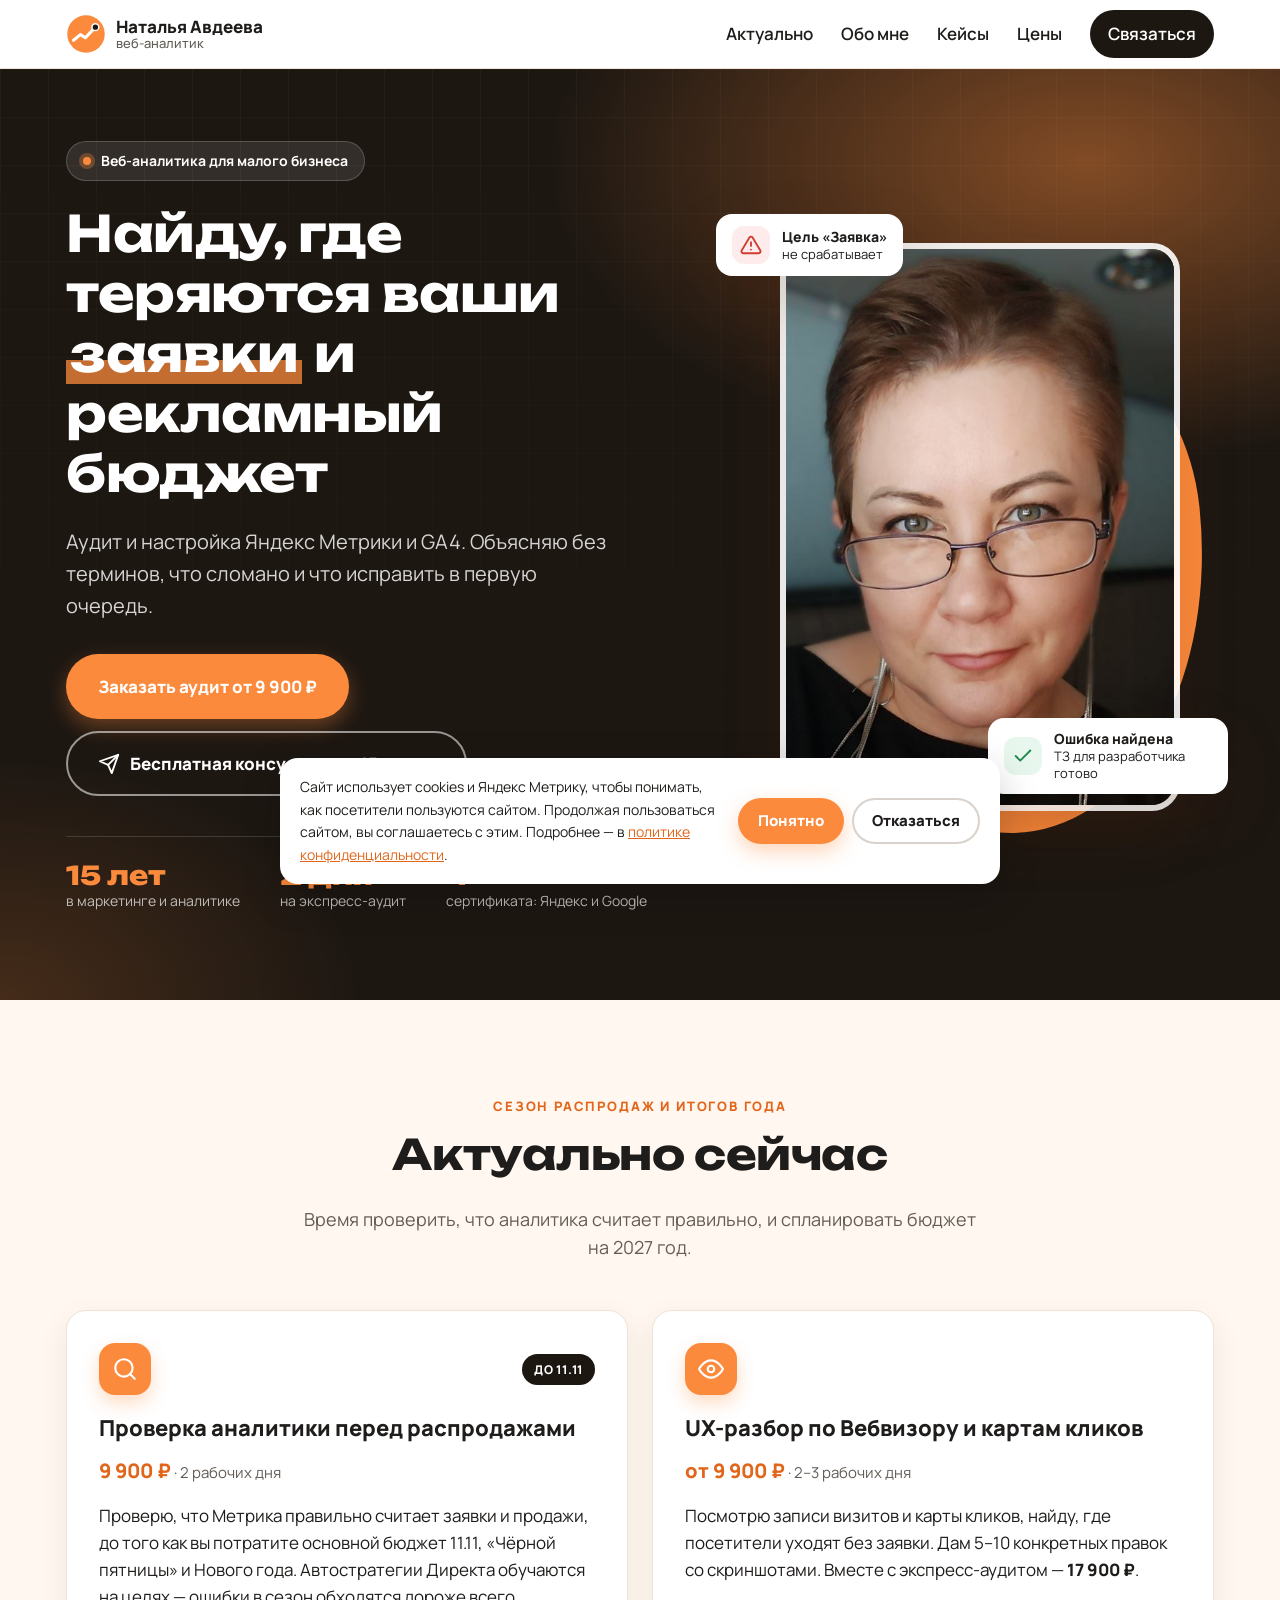
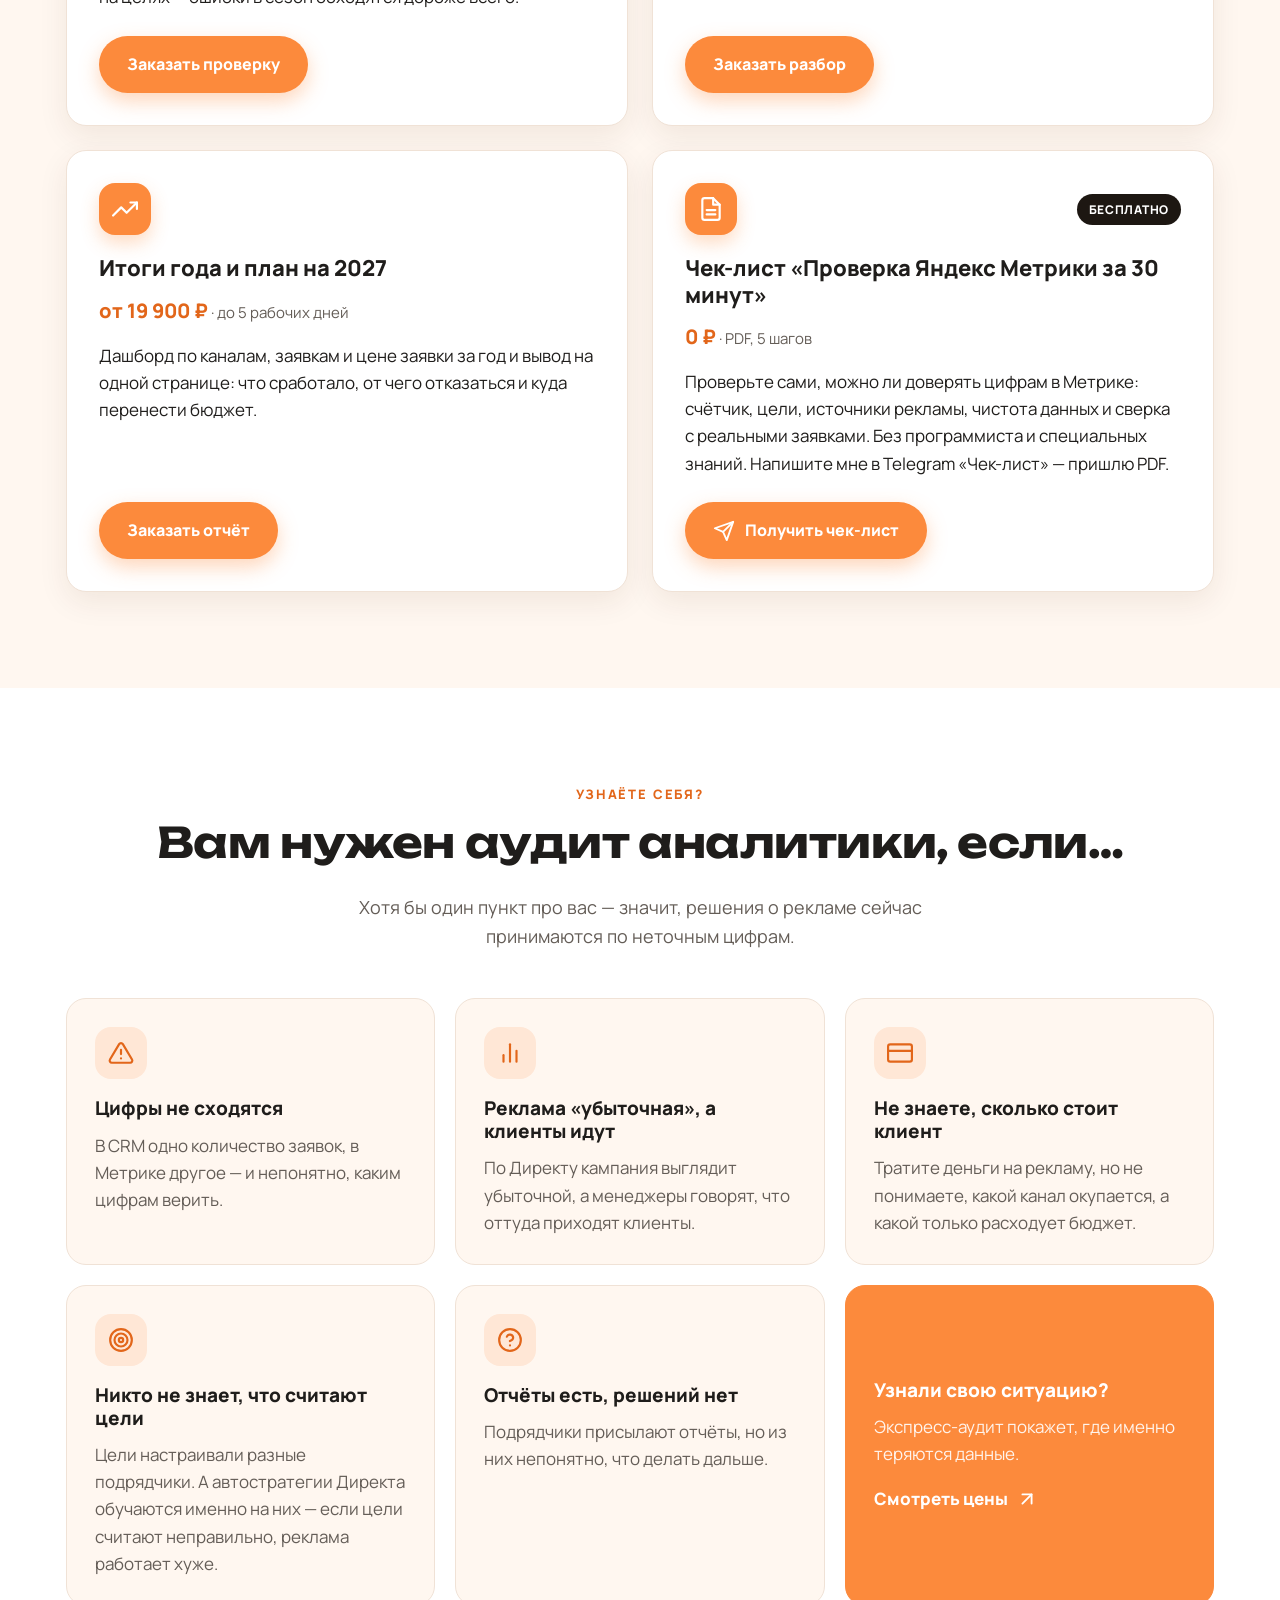
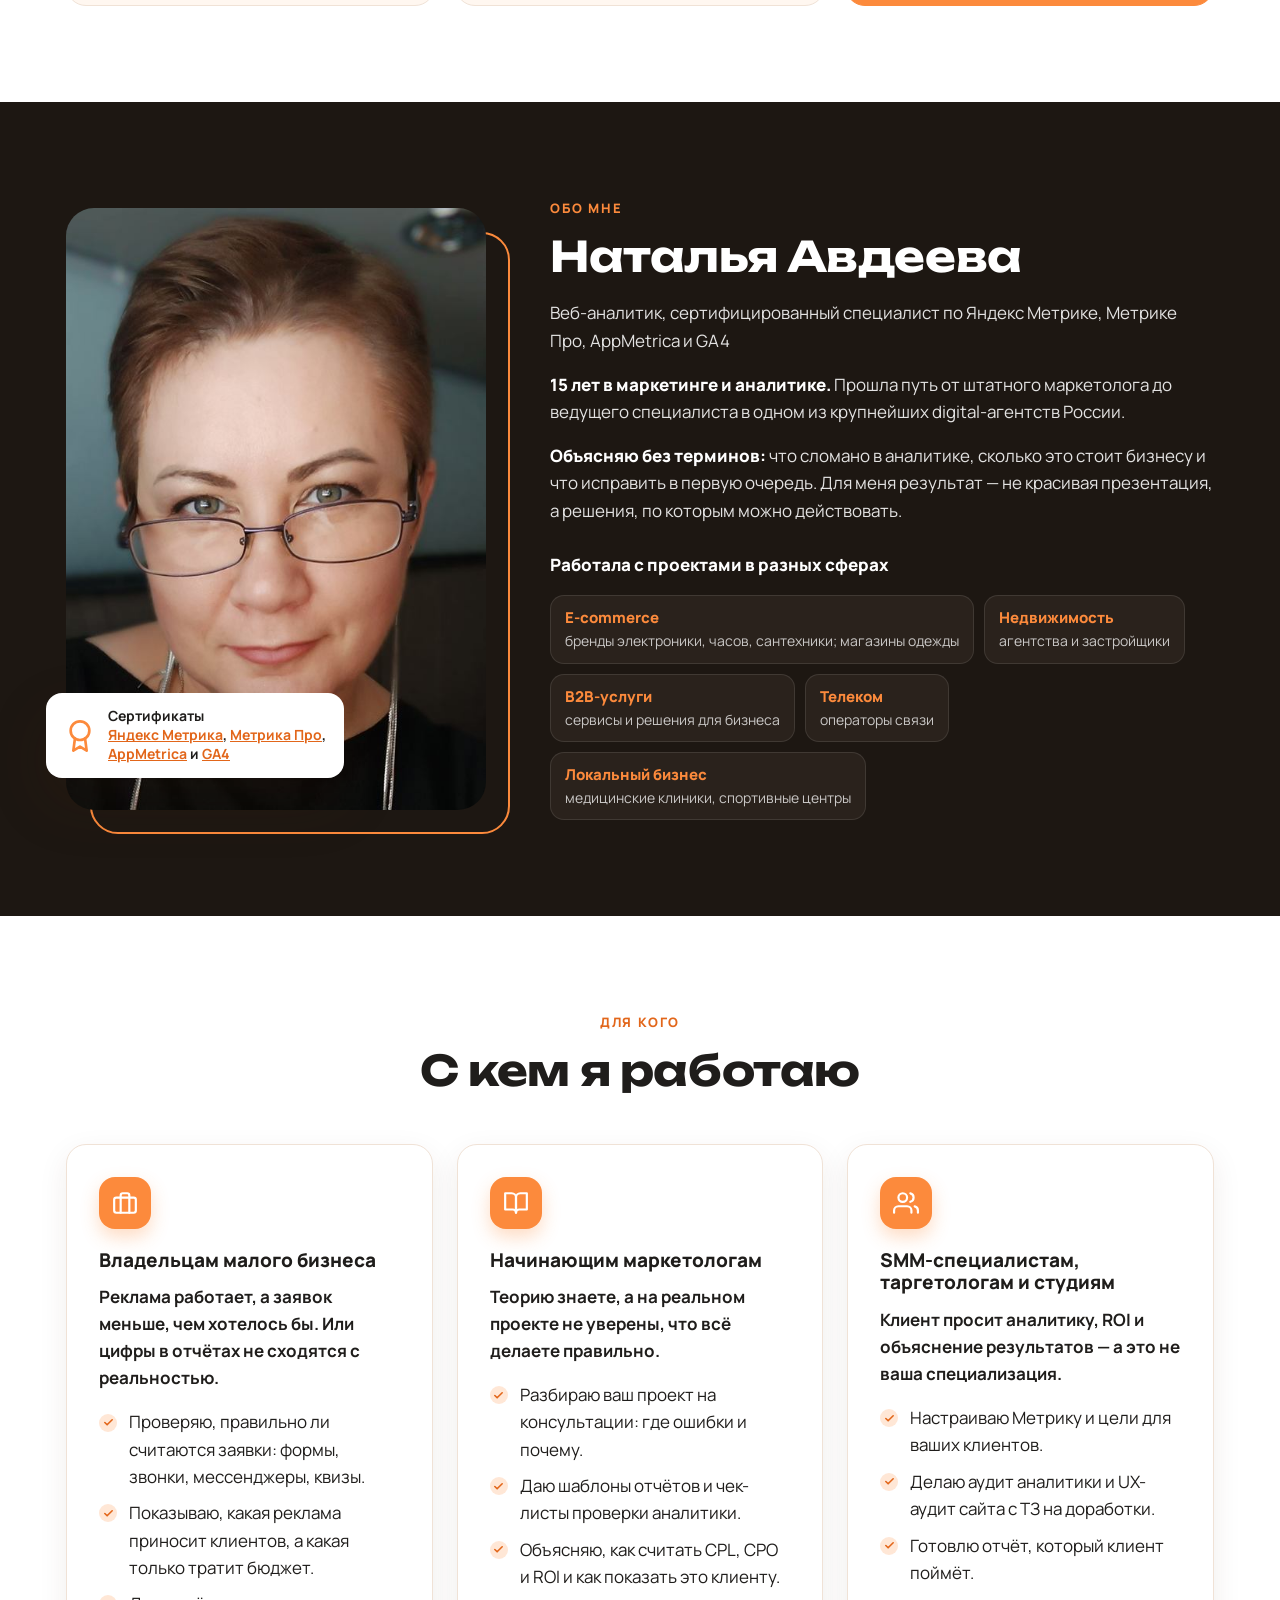
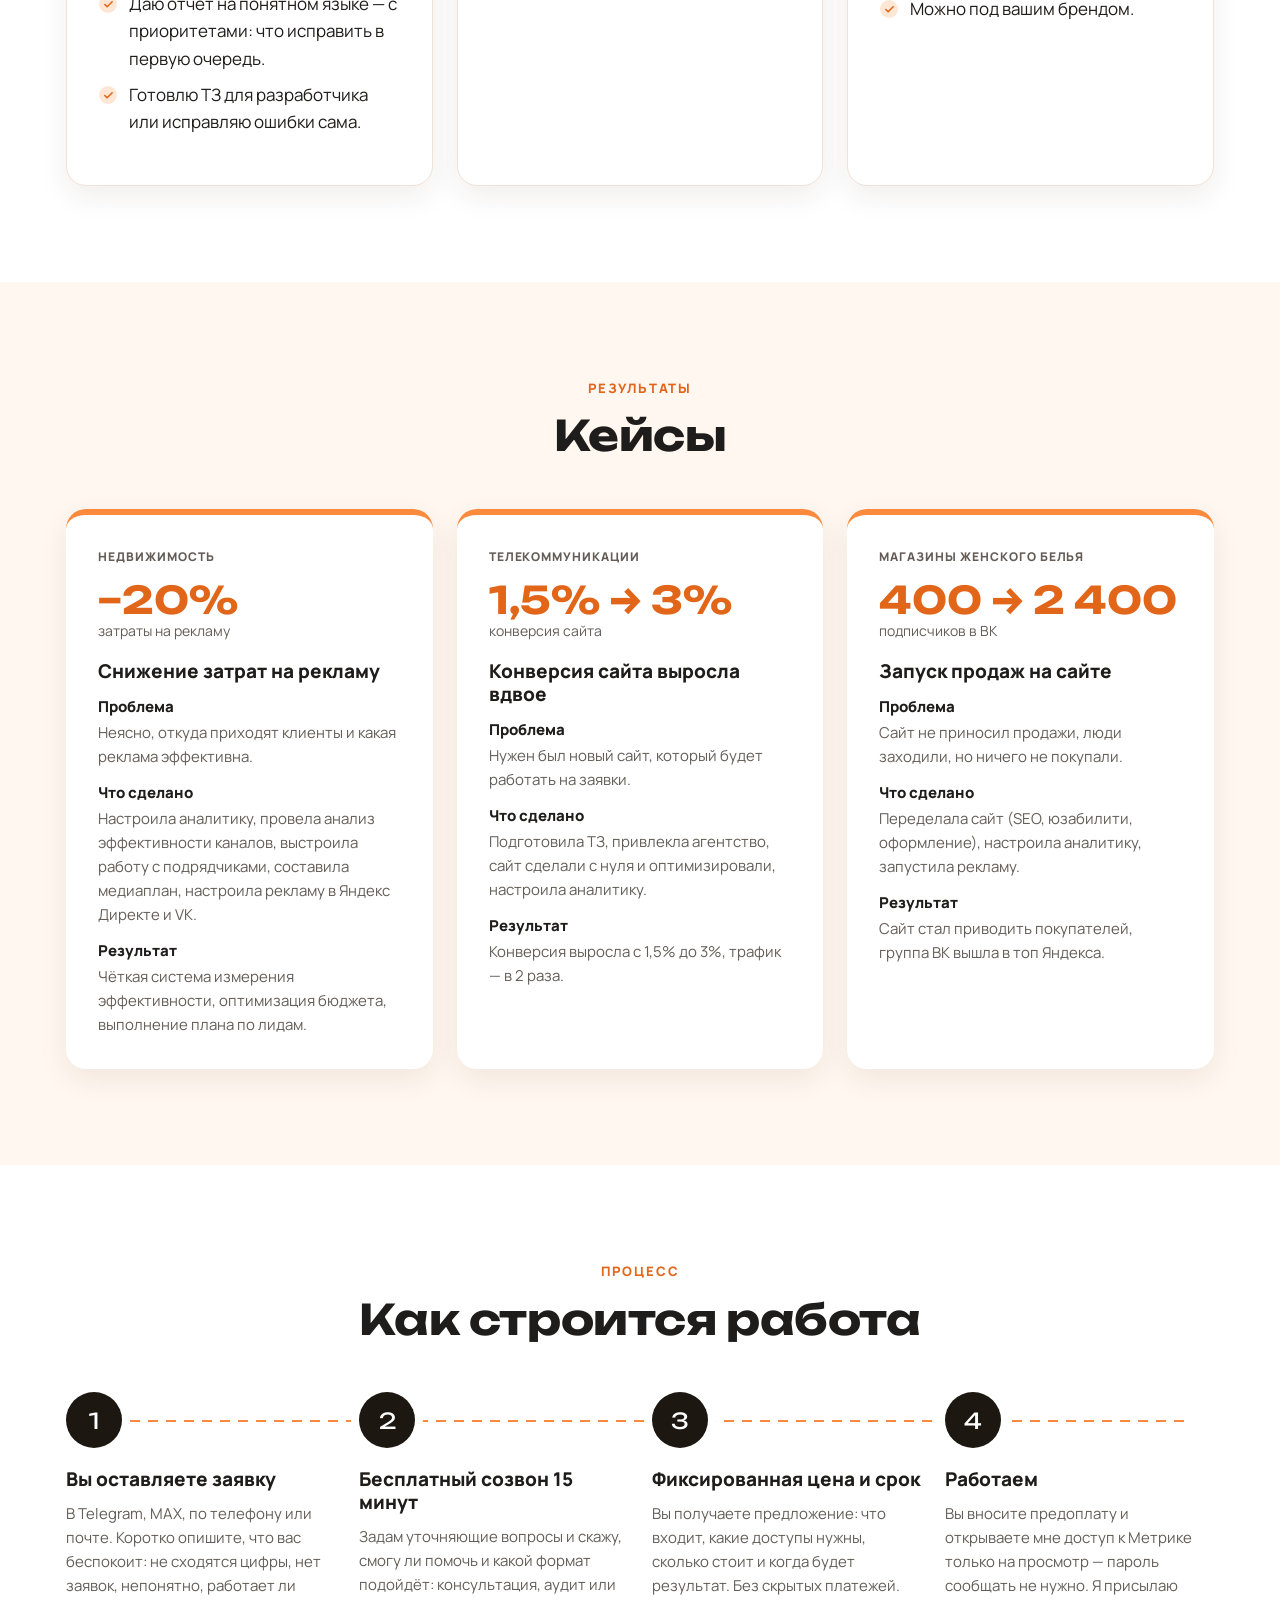
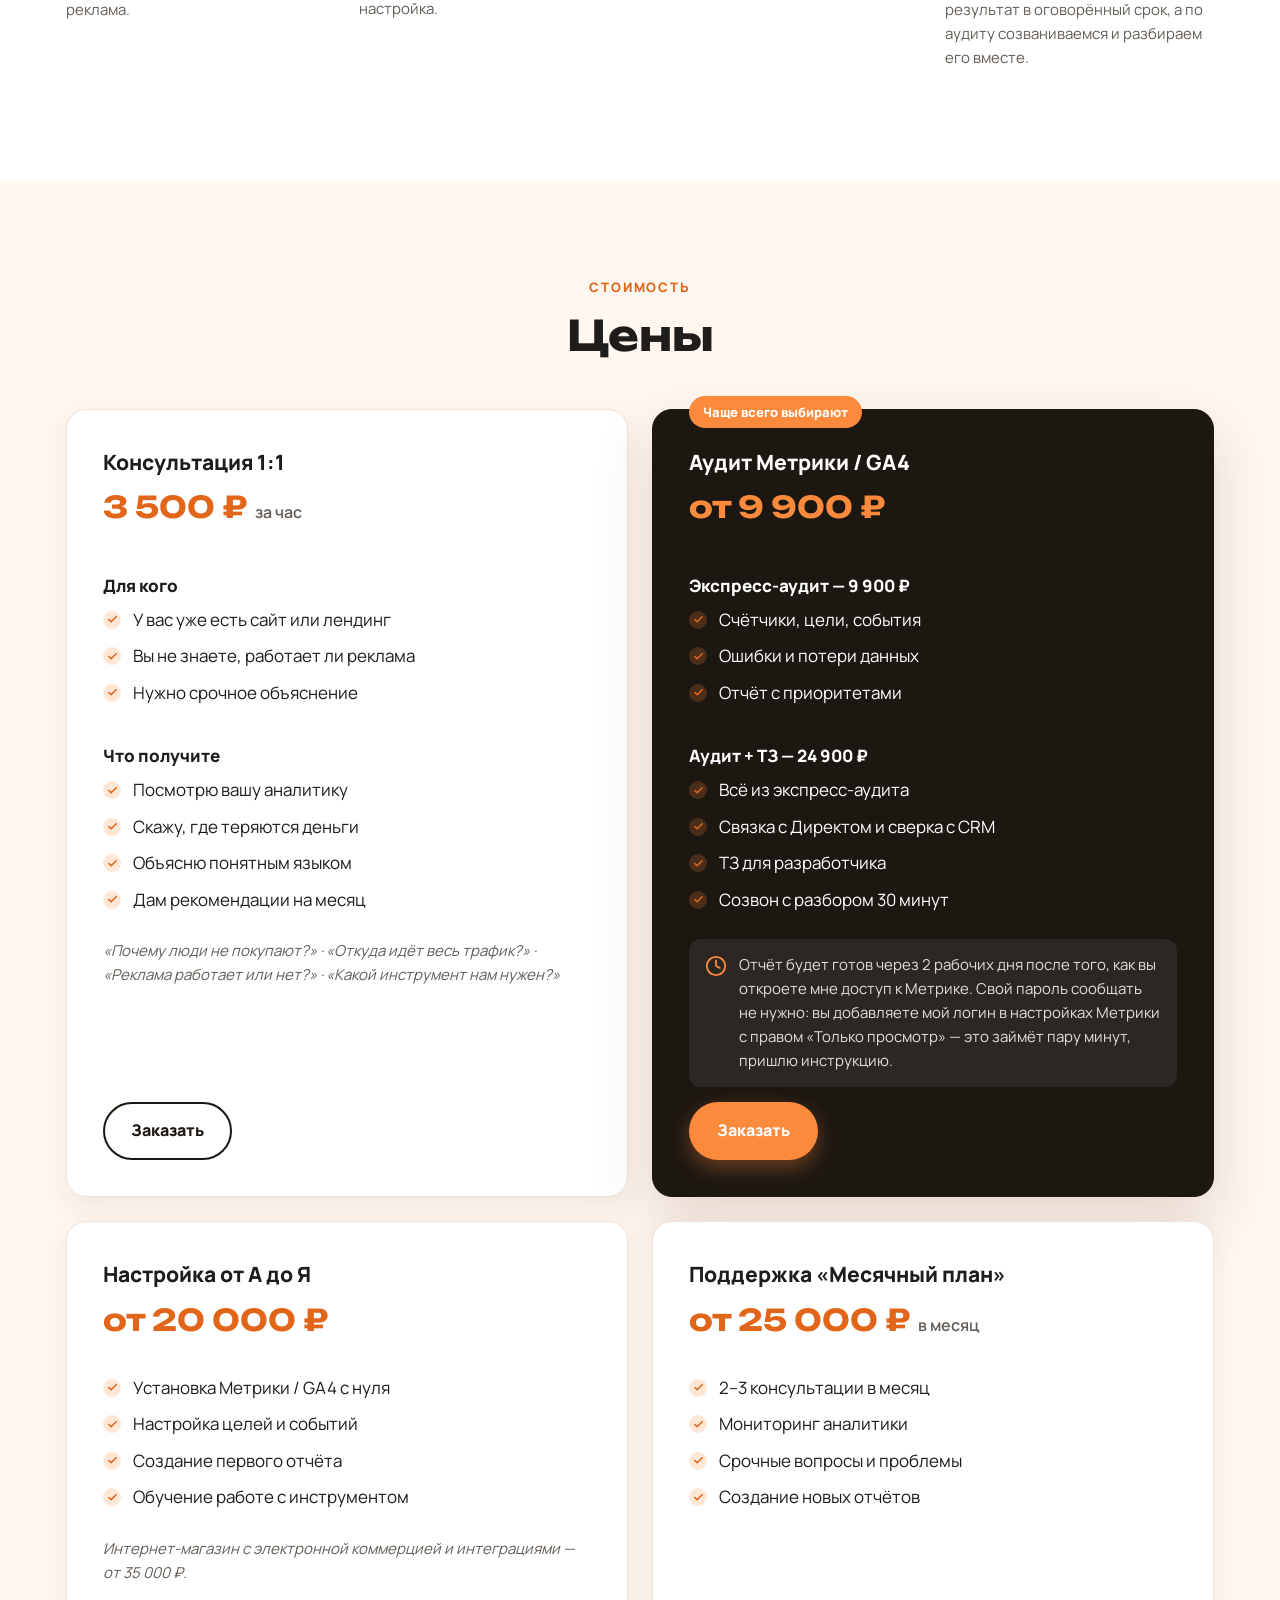
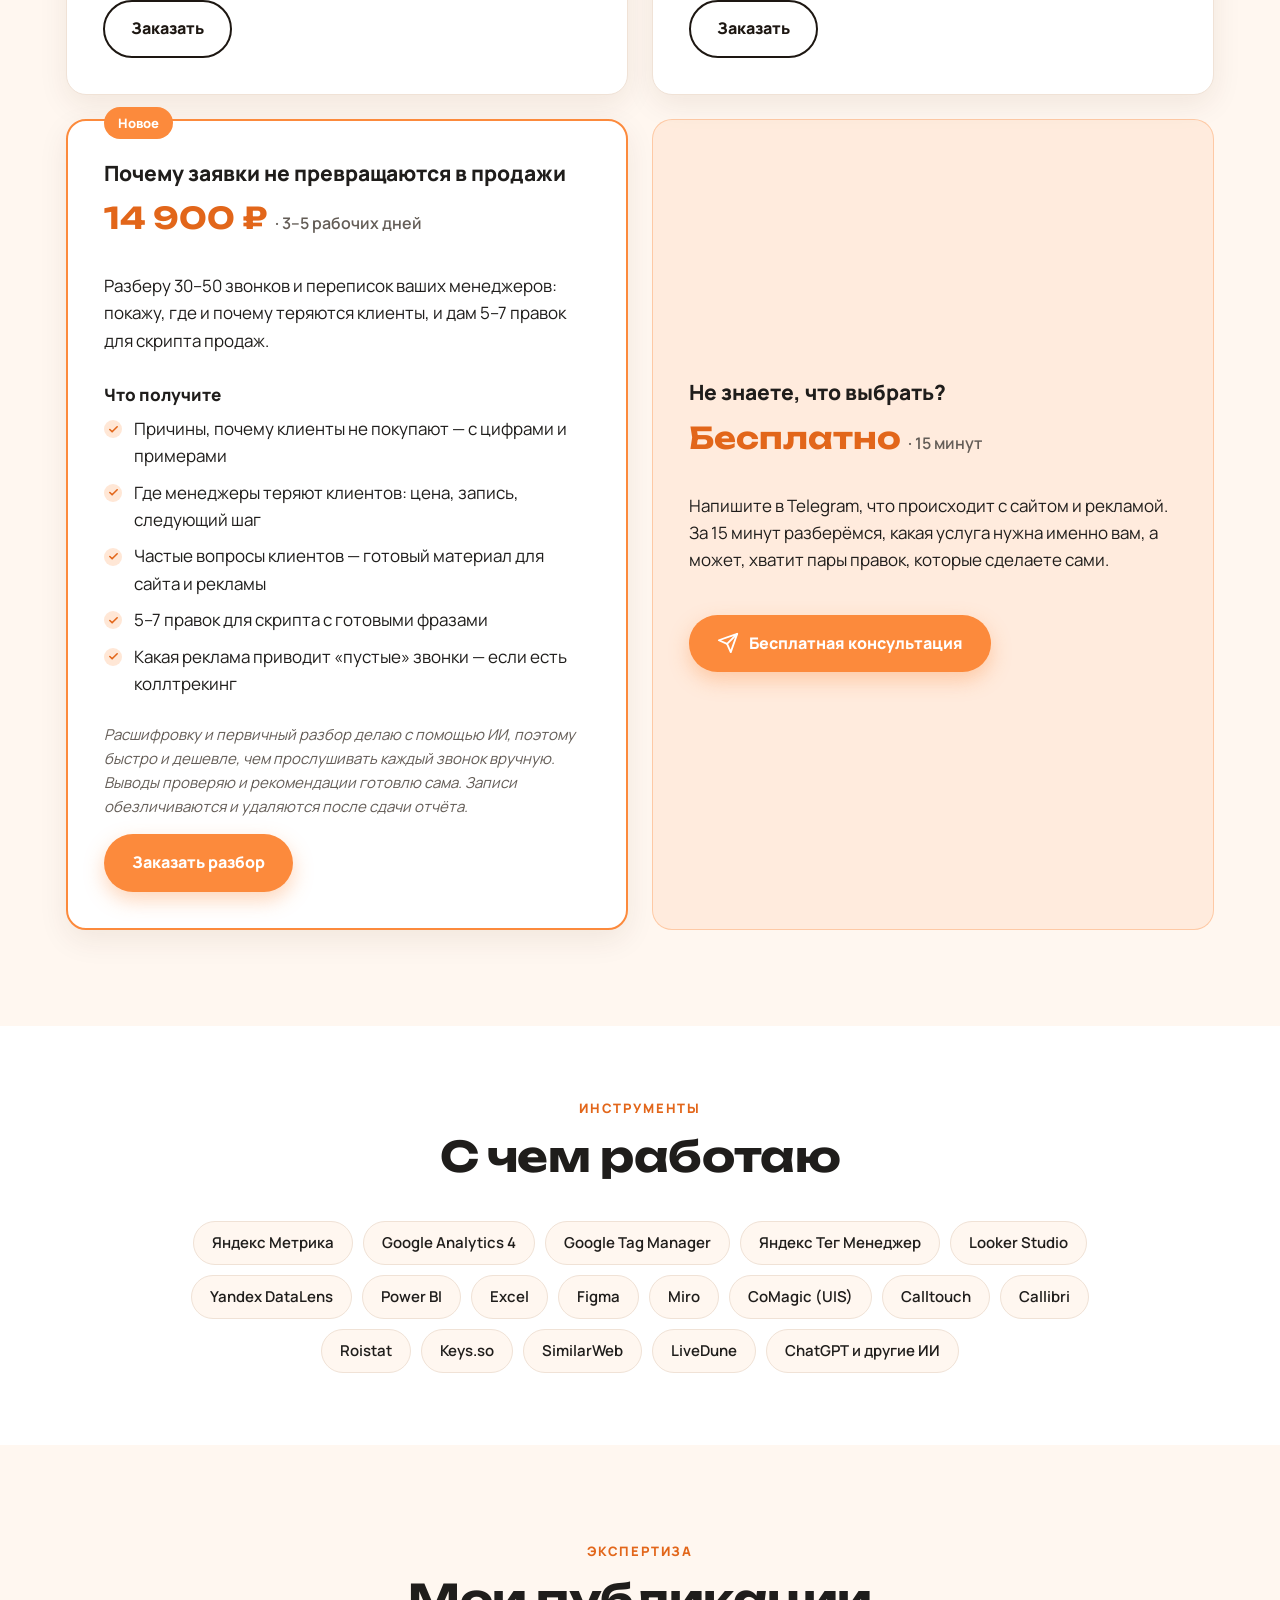
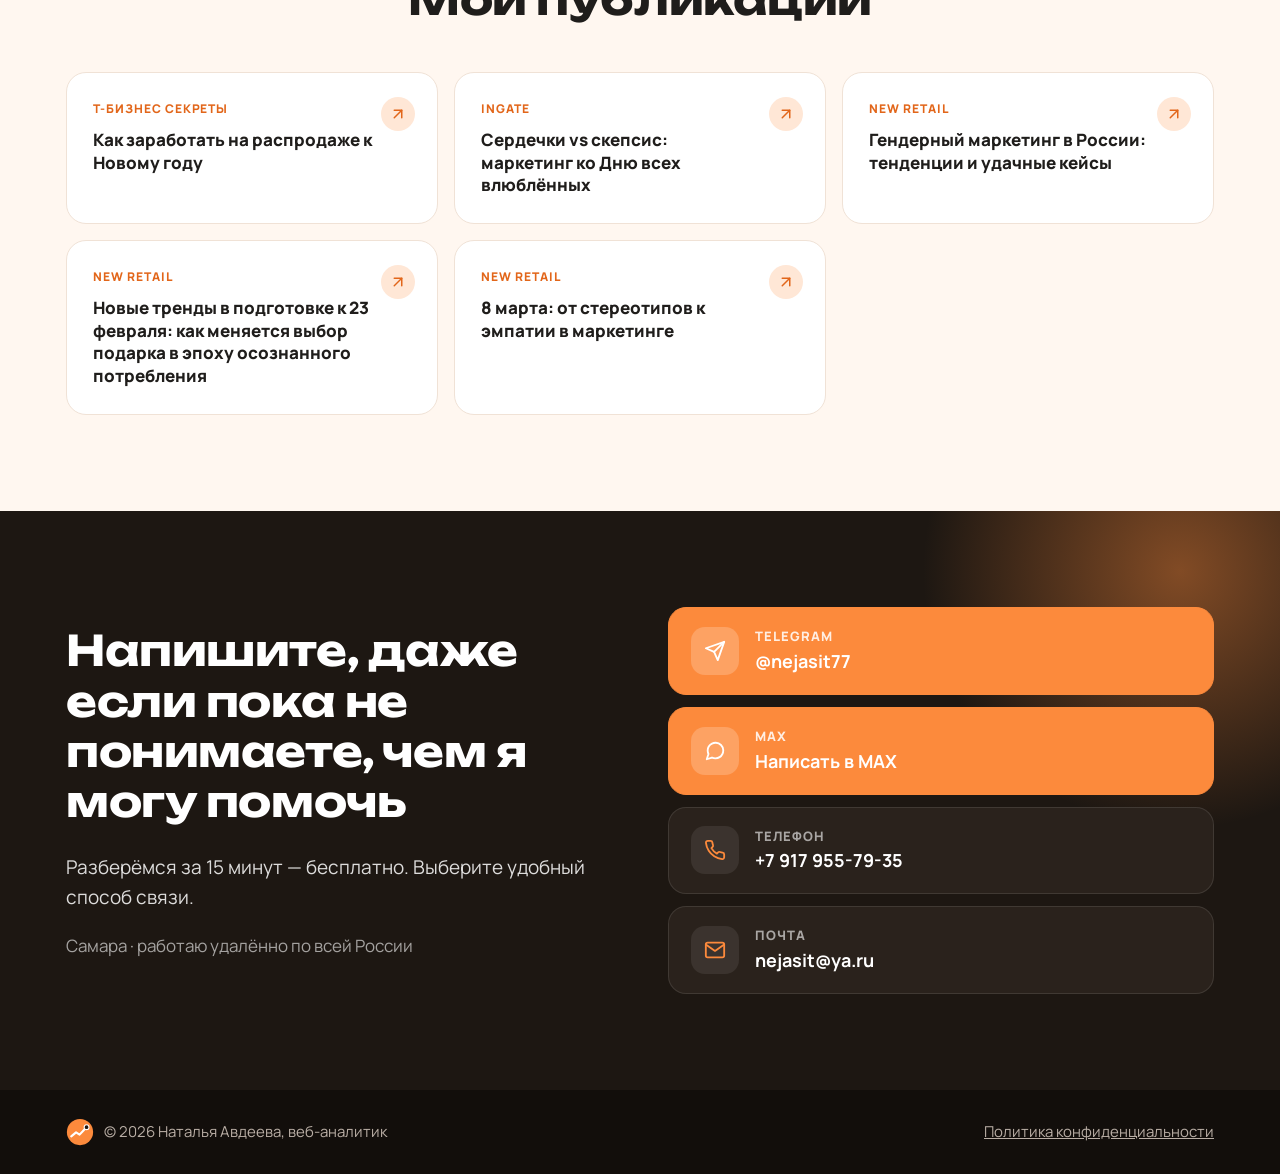
==== commit c9e15527: "Update index.html" ====
--- a/index.html
+++ b/index.html
@@ -15,7 +15,7 @@
   <link rel="preconnect" href="https://fonts.googleapis.com">
   <link rel="preconnect" href="https://fonts.gstatic.com" crossorigin>
   <link href="https://fonts.googleapis.com/css2?family=Manrope:wght@400;500;600;700;800&family=Unbounded:wght@500;700&display=swap" rel="stylesheet">
-  <link rel="stylesheet" href="css/style.css">
+  <link rel="stylesheet" href="css/style.css?v=2">
 </head>
 <body>
 
--- a/css/style.css
+++ b/css/style.css
@@ -252,7 +252,7 @@
 .steps p { color: var(--muted); font-size: 15px; }
 
 /* Цены */
-.prices { display: grid; grid-template-columns: repeat(2, 1fr); gap: 24px; margin-top: 48px; align-items: start; }
+.prices { display: grid; grid-template-columns: repeat(2, 1fr); gap: 24px; margin-top: 48px; align-items: stretch; }
 .price { background: #fff; border-radius: var(--radius); padding: 36px; box-shadow: var(--shadow); display: flex; flex-direction: column; position: relative; border: 1px solid var(--line); }
 .price--hit { background: var(--dark); color: #fff; border-color: var(--dark); box-shadow: var(--shadow-lg); }
 .price--hit .checks li::before { background-color: rgba(252, 138, 60, .2); }
@@ -269,9 +269,10 @@
 .price__note { display: flex; gap: 12px; font-size: 15px; background: rgba(255, 255, 255, .07); border-radius: var(--radius-sm); padding: 14px 16px; color: rgba(255, 255, 255, .85); }
 .price__note .ico { color: var(--accent); margin-top: 2px; }
 .price .btn { margin-top: auto; align-self: flex-start; }
-.price--wide { grid-column: 1 / -1; border: 2px solid var(--accent); }
-.price__cols { display: grid; grid-template-columns: 1fr 1fr; gap: 32px; }
-.price__cols > div { display: flex; flex-direction: column; }
+.price--new { border: 2px solid var(--accent); }
+.price--ask { background: rgba(252, 138, 60, .1); border-color: rgba(252, 138, 60, .35); box-shadow: none; justify-content: center; }
+.price--ask .btn { margin-top: 24px; }
+.price--ask .price__value { color: var(--accent-dark); }
 
 /* Инструменты */
 .chips { list-style: none; padding: 0; margin: 40px auto 0; max-width: 900px; display: flex; flex-wrap: wrap; gap: 10px; justify-content: center; }
@@ -371,8 +372,7 @@
   .float { font-size: 12px; padding: 10px 12px; max-width: 200px; }
   .float--a { left: -8%; top: -9%; }
   .float--b { right: -8%; bottom: -6%; }
-  .grid--2, .grid--3, .pains, .steps, .prices, .price__cols { grid-template-columns: 1fr; }
-  .price__cols { gap: 8px; }
+  .grid--2, .grid--3, .pains, .steps, .prices { grid-template-columns: 1fr; }
   .hero__visual { width: min(270px, 72%); }
   .about__media { max-width: 300px; }
   .steps li { display: grid; grid-template-columns: 48px 1fr; column-gap: 16px; }
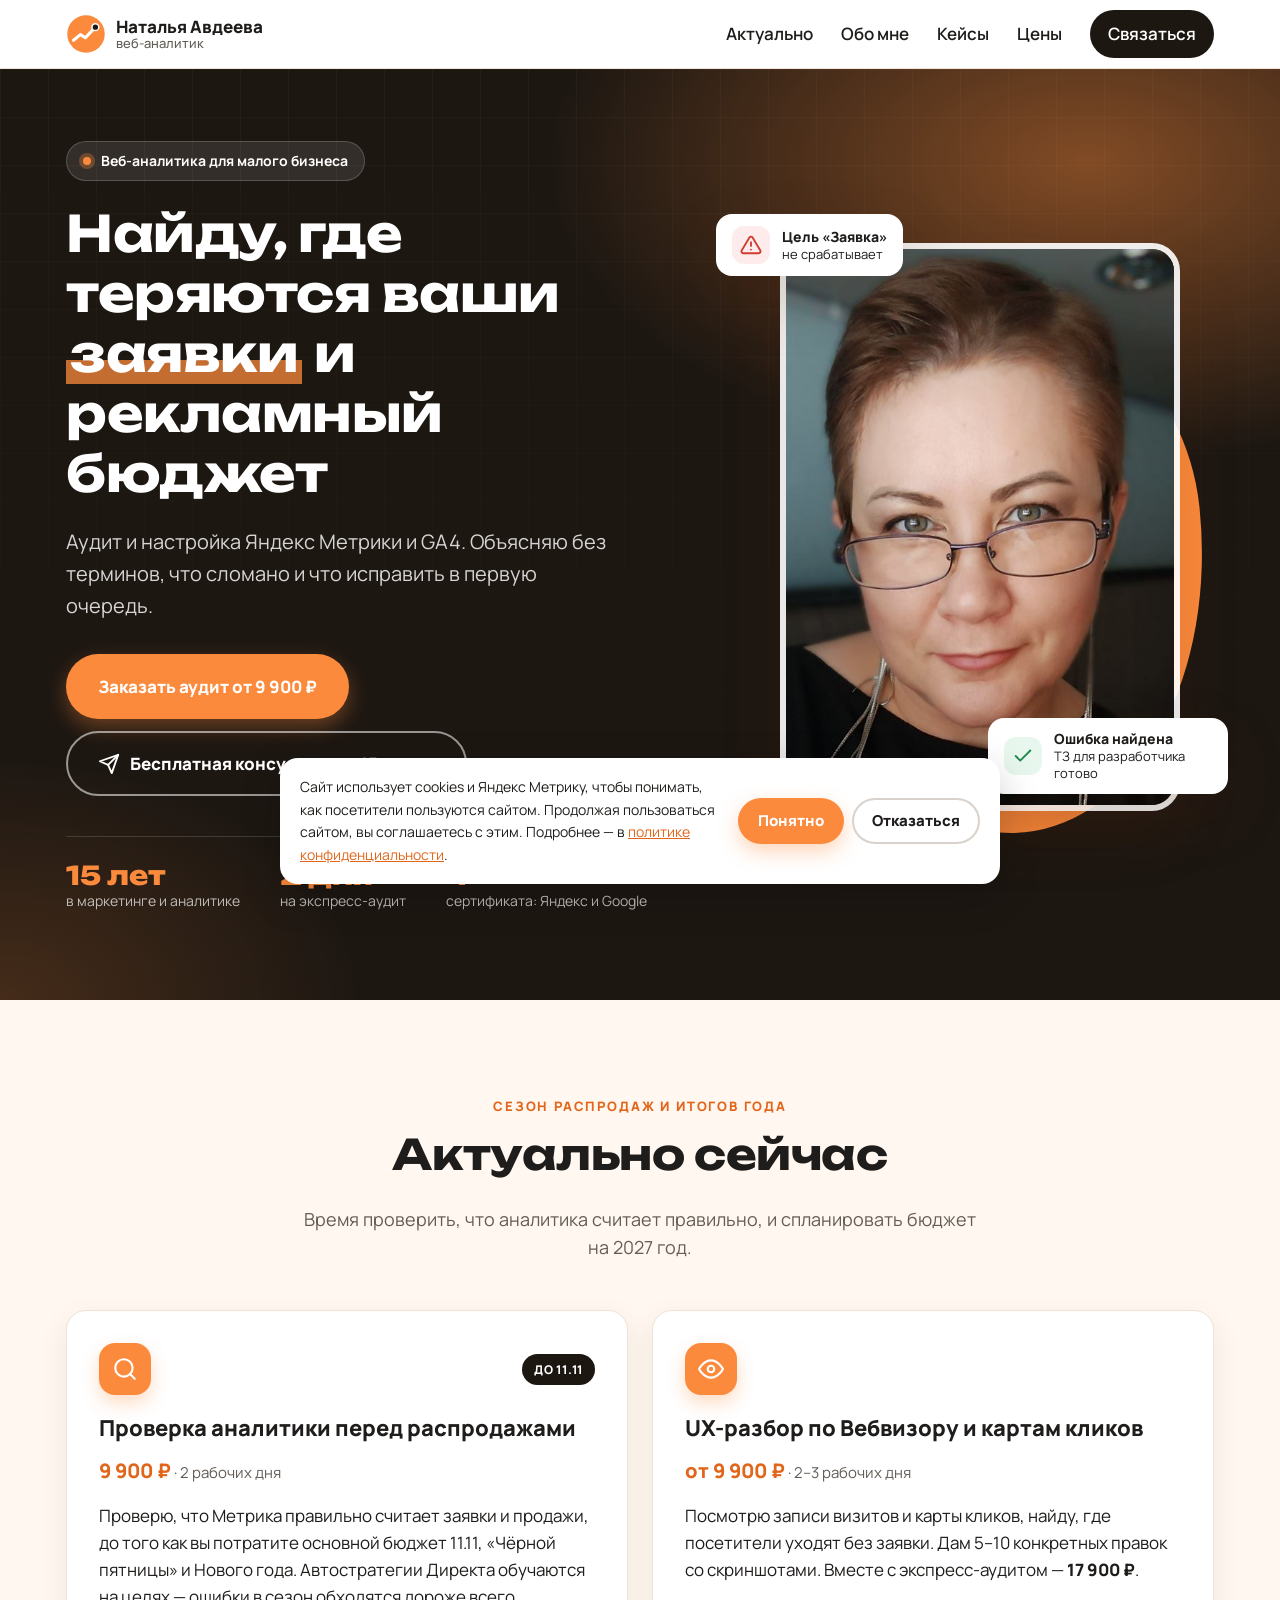
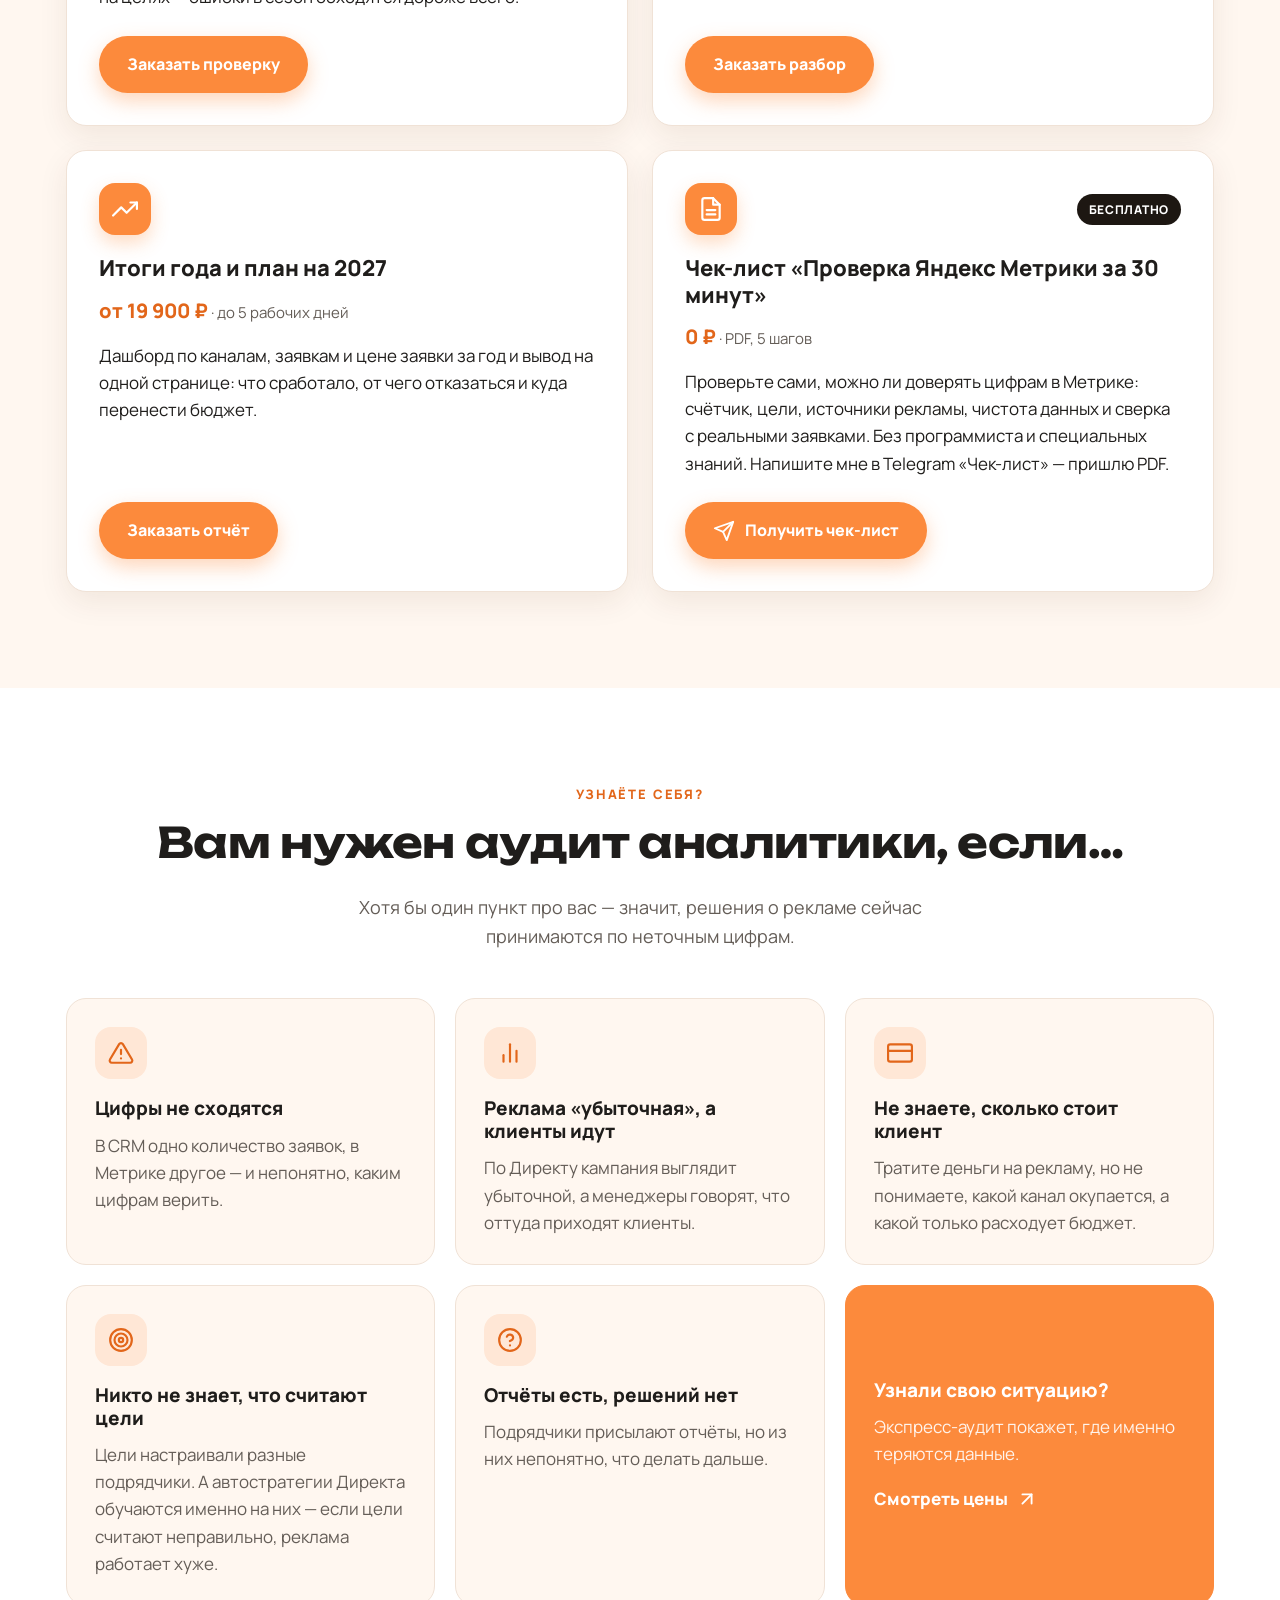
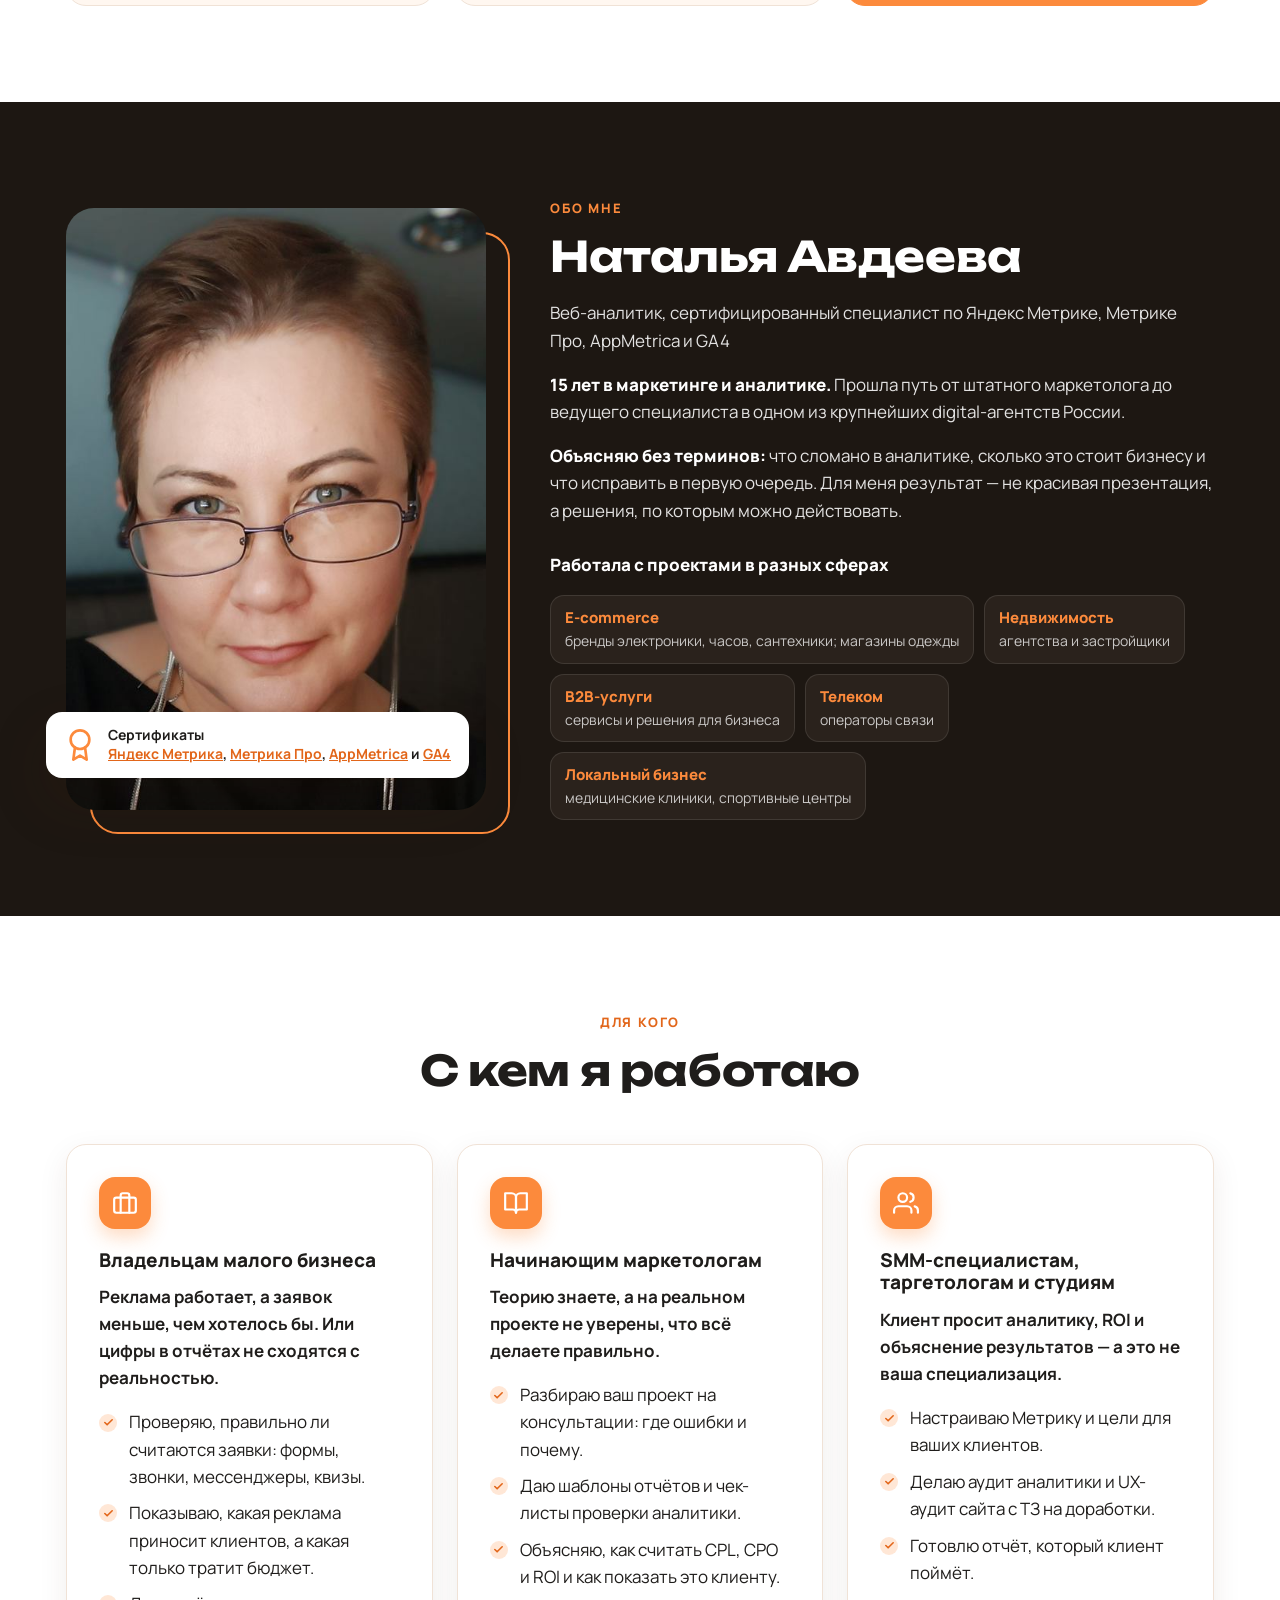
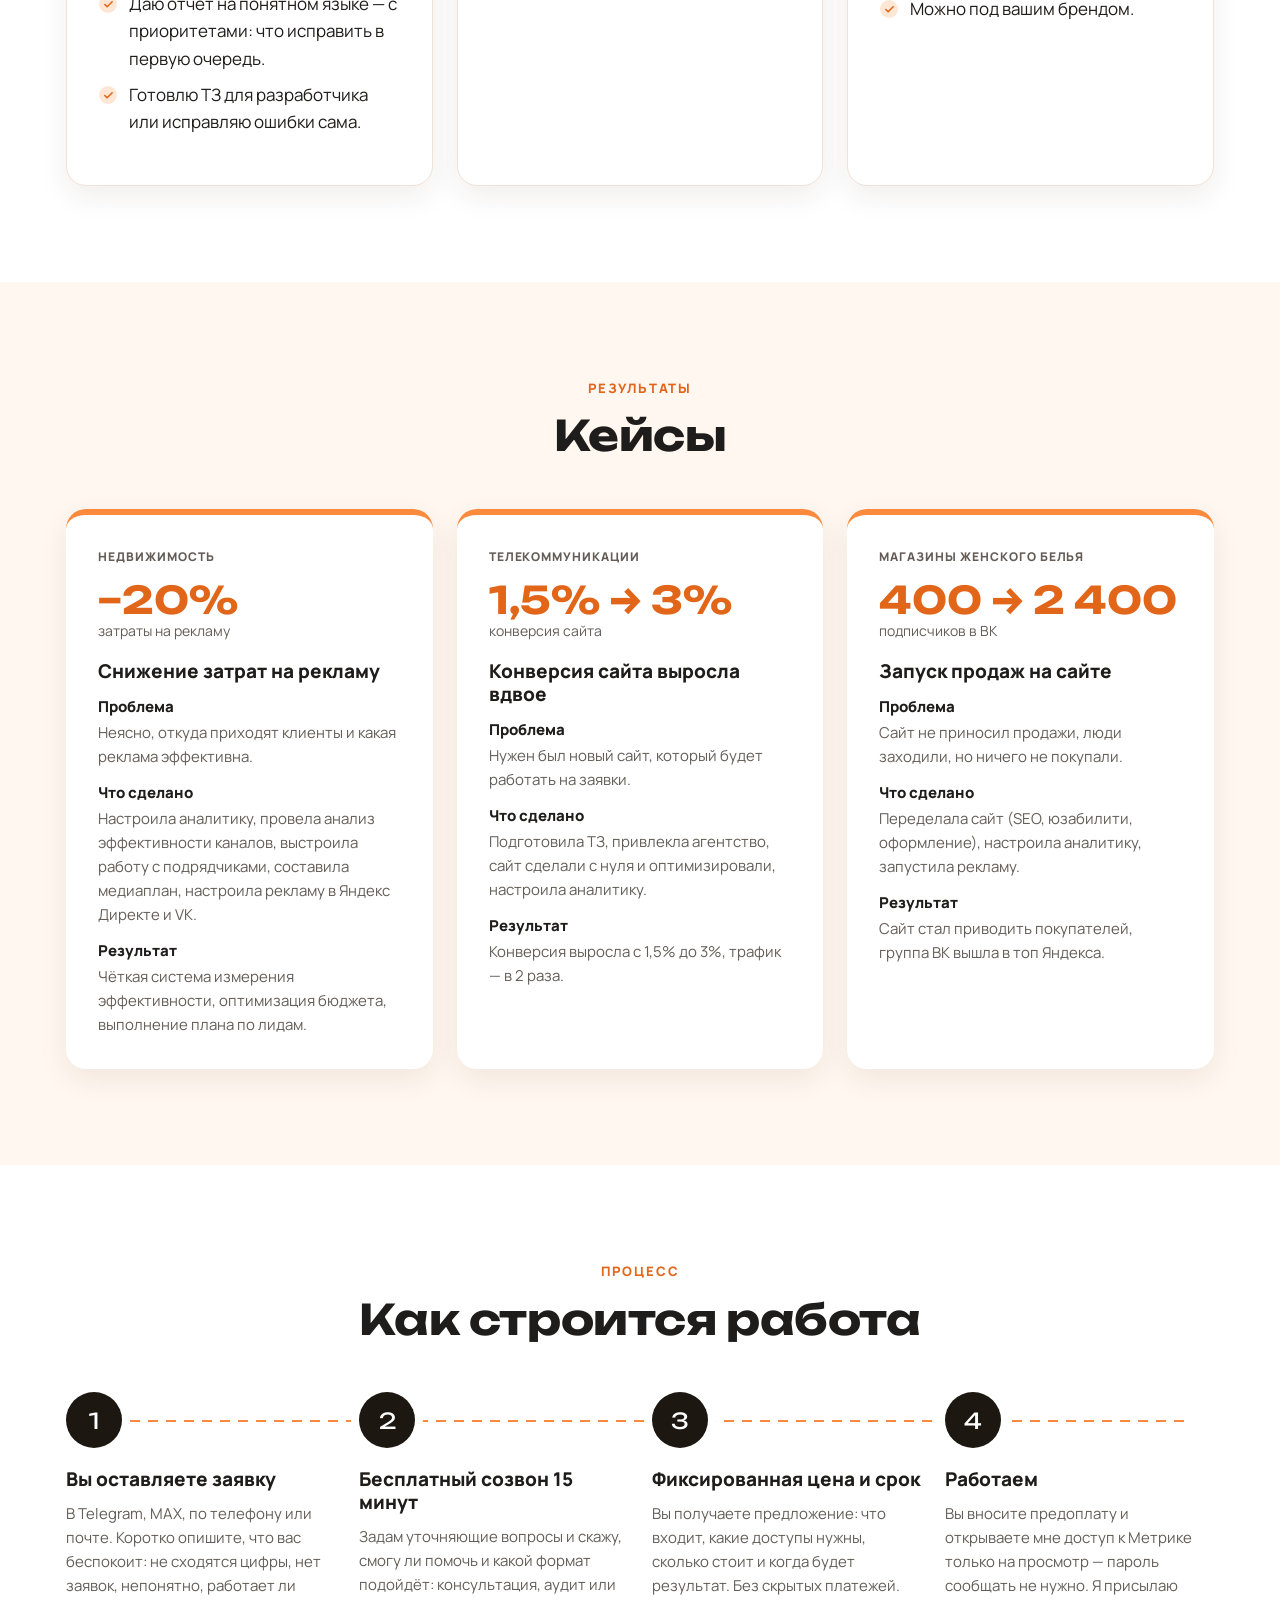
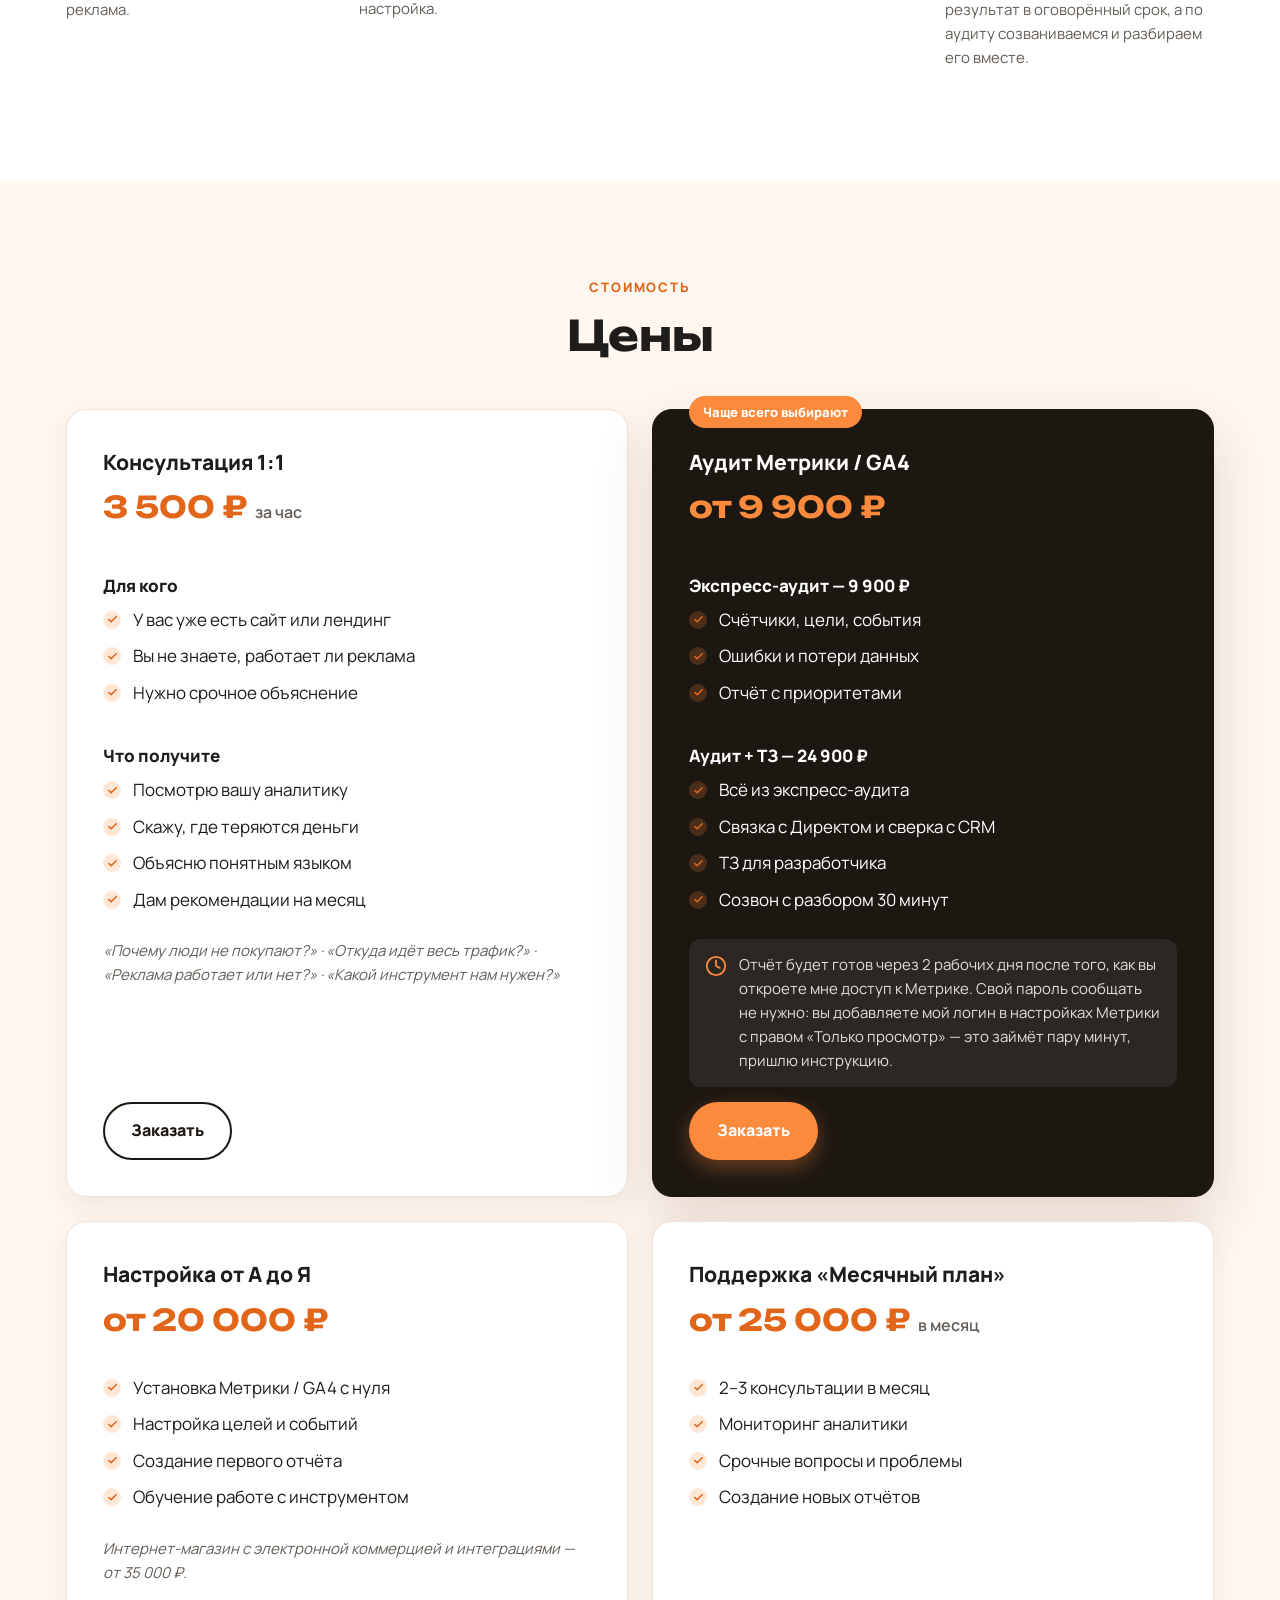
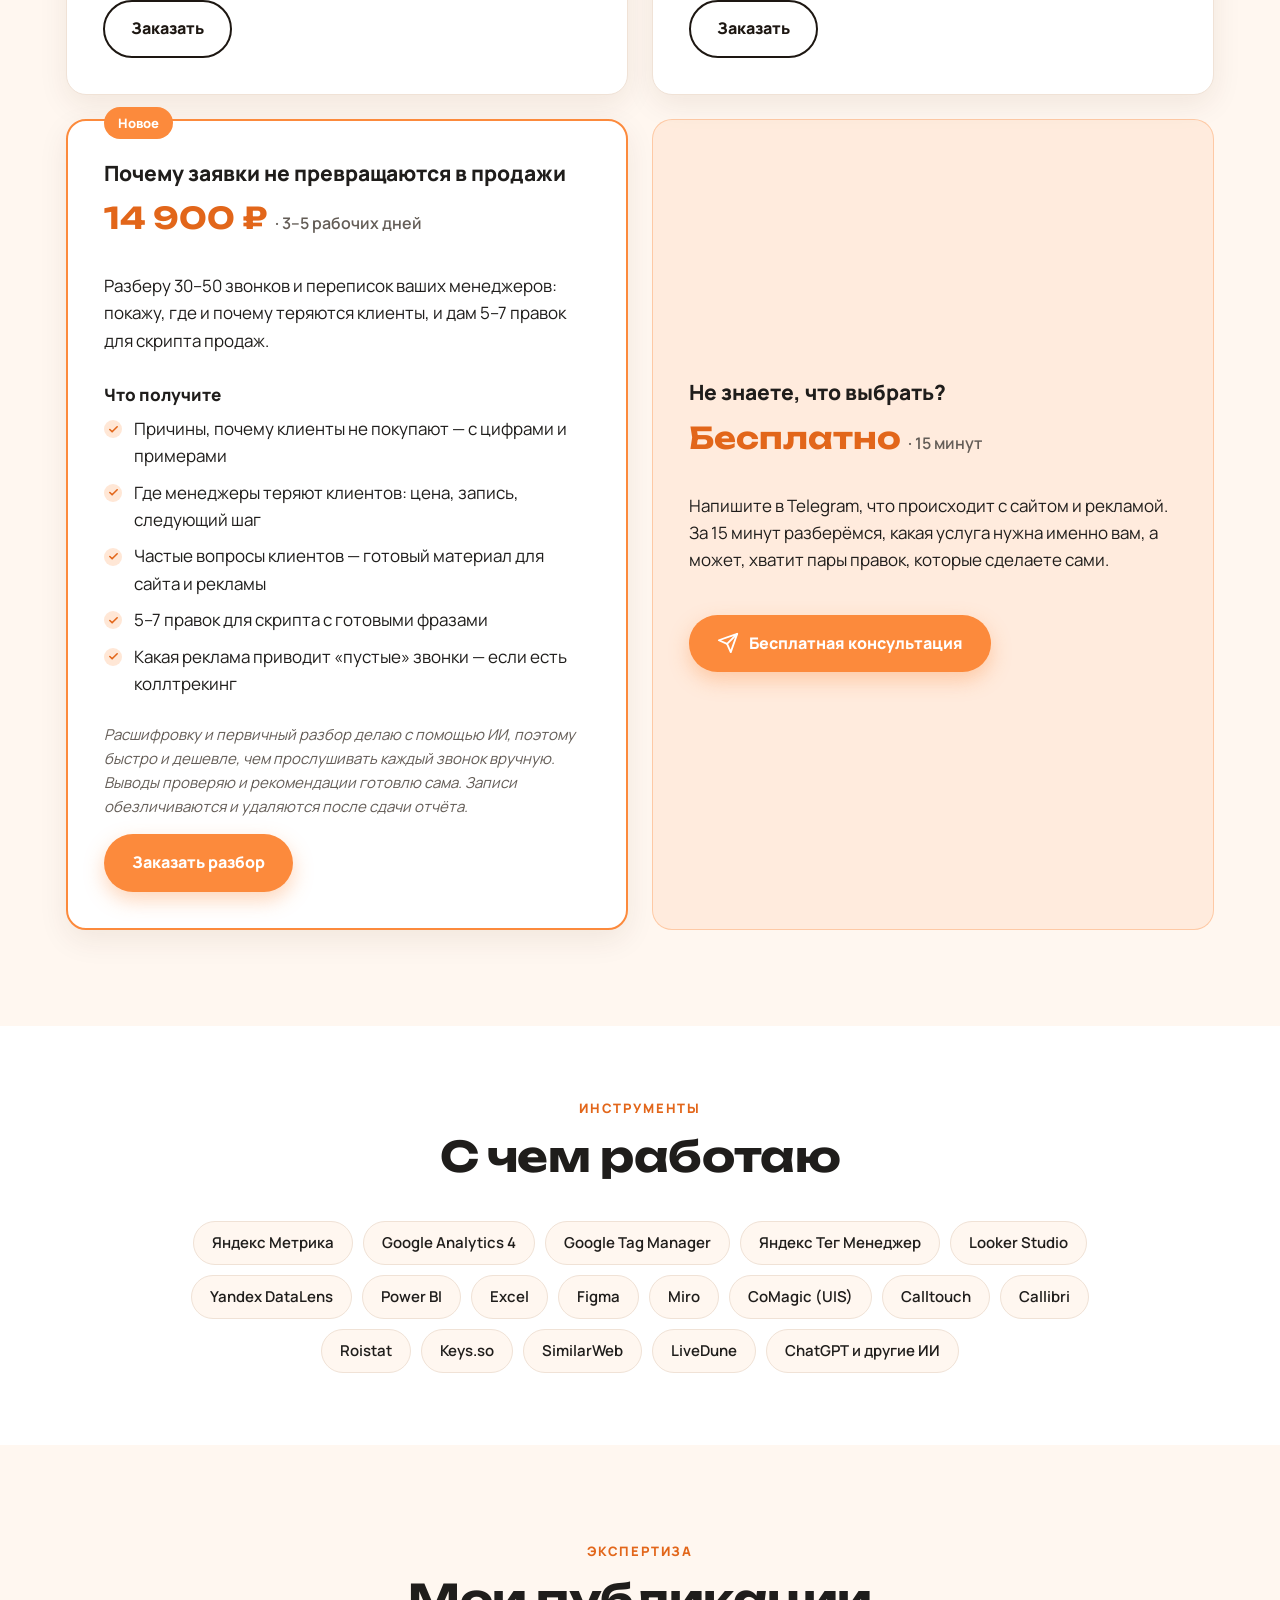
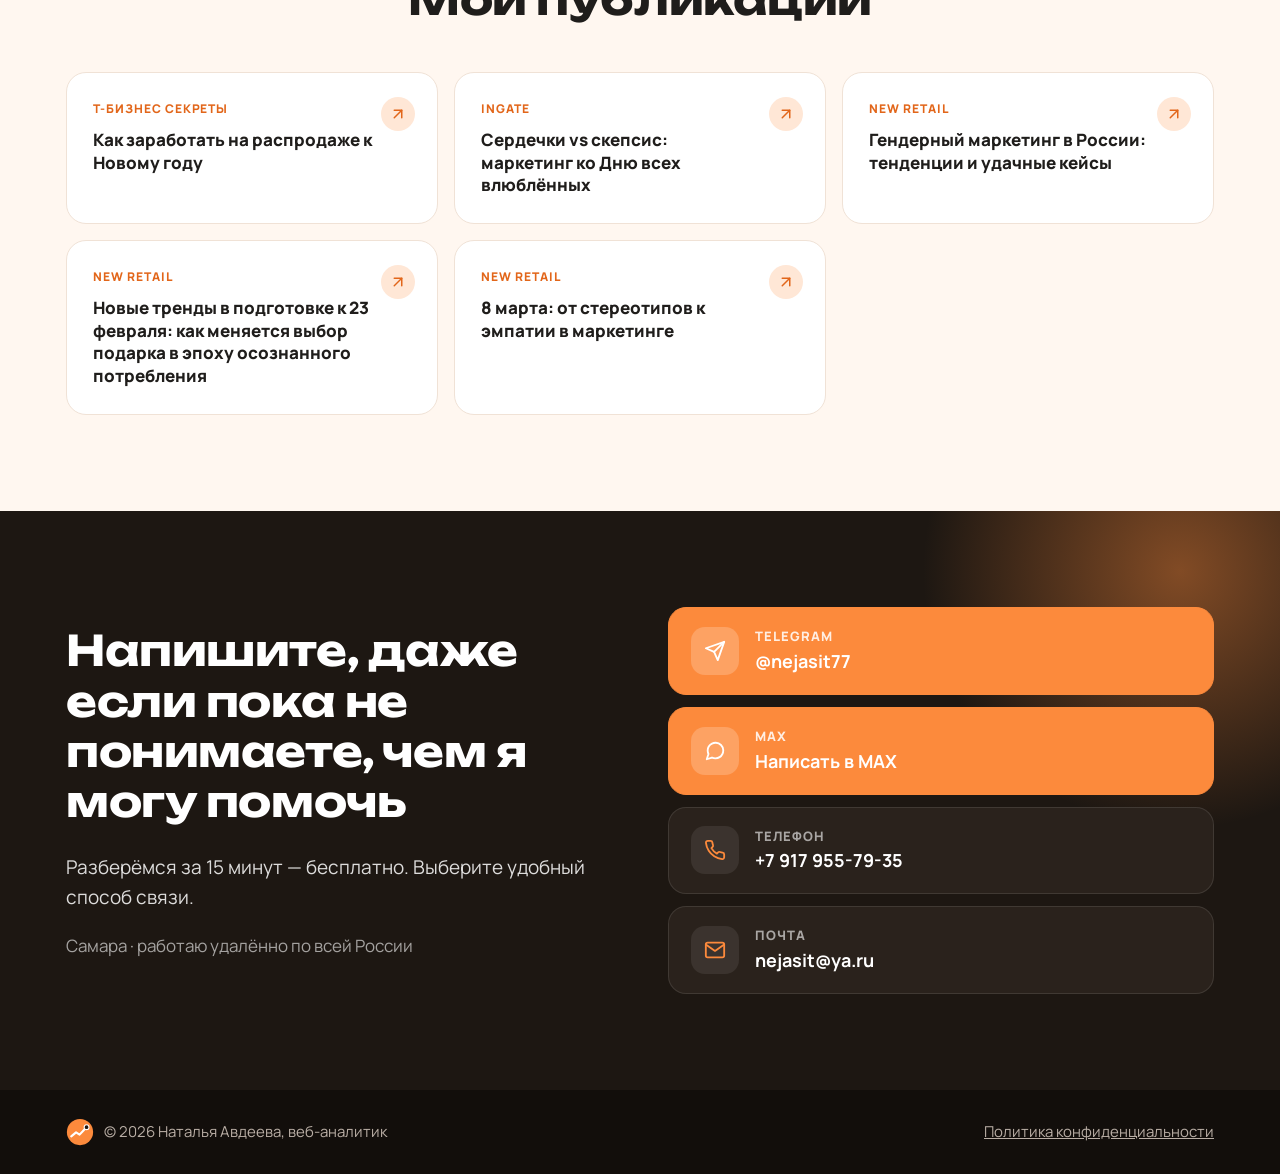
==== commit c1071bf9: "Update stylesheet version in index.html" ====
--- a/index.html
+++ b/index.html
@@ -15,7 +15,7 @@
   <link rel="preconnect" href="https://fonts.googleapis.com">
   <link rel="preconnect" href="https://fonts.gstatic.com" crossorigin>
   <link href="https://fonts.googleapis.com/css2?family=Manrope:wght@400;500;600;700;800&family=Unbounded:wght@500;700&display=swap" rel="stylesheet">
-  <link rel="stylesheet" href="css/style.css?v=2">
+  <link rel="stylesheet" href="css/style.css?v=4">
 </head>
 <body>
 
@@ -161,7 +161,7 @@
     <div class="container about">
       <div class="about__media reveal">
         <img class="about__photo" src="images/photo.jpg" alt="Наталья Авдеева, веб-аналитик" width="540" height="774" loading="lazy">
-        <div class="about__badge"><svg class="ico"><use href="#i-award"/></svg><span>Сертификаты<br><a href="https://b2b.yandex.ru/adv/expert/certificates?certId=299248&amp;lastname=%D0%90%D0%B2%D0%B4%D0%B5%D0%B5%D0%B2%D0%B0" target="_blank" rel="noopener">Яндекс Метрика</a>, <a href="https://b2b.yandex.ru/adv/expert/certificates?certId=316061&amp;lastname=%D0%90%D0%B2%D0%B4%D0%B5%D0%B5%D0%B2%D0%B0" target="_blank" rel="noopener">Метрика Про</a>,<br><a href="https://b2b.yandex.ru/adv/expert/certificates?certId=316079&amp;lastname=%D0%90%D0%B2%D0%B4%D0%B5%D0%B5%D0%B2%D0%B0" target="_blank" rel="noopener">AppMetrica</a> и <a href="https://skillshop.credential.net/a94b5e6e-2b35-4356-89f3-f37d66139ad4#acc.31vSM8tE" target="_blank" rel="noopener">GA4</a></span></div>
+        <div class="about__badge"><svg class="ico"><use href="#i-award"/></svg><span>Сертификаты<br><a href="https://b2b.yandex.ru/adv/expert/certificates?certId=299248&amp;lastname=%D0%90%D0%B2%D0%B4%D0%B5%D0%B5%D0%B2%D0%B0" target="_blank" rel="noopener">Яндекс Метрика</a>, <a href="https://b2b.yandex.ru/adv/expert/certificates?certId=316061&amp;lastname=%D0%90%D0%B2%D0%B4%D0%B5%D0%B5%D0%B2%D0%B0" target="_blank" rel="noopener">Метрика Про</a>, <a href="https://b2b.yandex.ru/adv/expert/certificates?certId=316079&amp;lastname=%D0%90%D0%B2%D0%B4%D0%B5%D0%B5%D0%B2%D0%B0" target="_blank" rel="noopener">AppMetrica</a> и <a href="https://skillshop.credential.net/a94b5e6e-2b35-4356-89f3-f37d66139ad4#acc.31vSM8tE" target="_blank" rel="noopener">GA4</a></span></div>
       </div>
       <div class="about__text reveal">
         <p class="kicker">Обо мне</p>
--- a/css/style.css
+++ b/css/style.css
@@ -208,6 +208,7 @@
   font-size: 14px; font-weight: 700; line-height: 1.35;
 }
 .about__badge .ico { width: 32px; height: 32px; color: var(--accent); }
+.about__badge a { white-space: nowrap; }
 .about__text .kicker { text-align: left; color: var(--accent); }
 .about__role { color: rgba(255, 255, 255, .7); margin-top: -.4em; }
 .about__text p { color: rgba(255, 255, 255, .88); }
@@ -380,7 +381,9 @@
   .steps h3 { margin: 10px 0 .4em; }
   .offer, .who, .case, .price { padding: 26px; }
   .about__media::before { inset: 16px -12px -16px 12px; }
-  .about__badge { left: 8px; bottom: 16px; }
+  /* На телефоне плашка с сертификатами уходит под фото, чтобы не закрывать лицо */
+  .about__badge { left: -12px; right: -12px; bottom: auto; top: calc(100% - 20px); }
+  .about__media { margin-bottom: 110px; }
   .header__burger { display: block; }
   .header__nav {
     display: none; position: absolute; top: 68px; left: 0; right: 0;
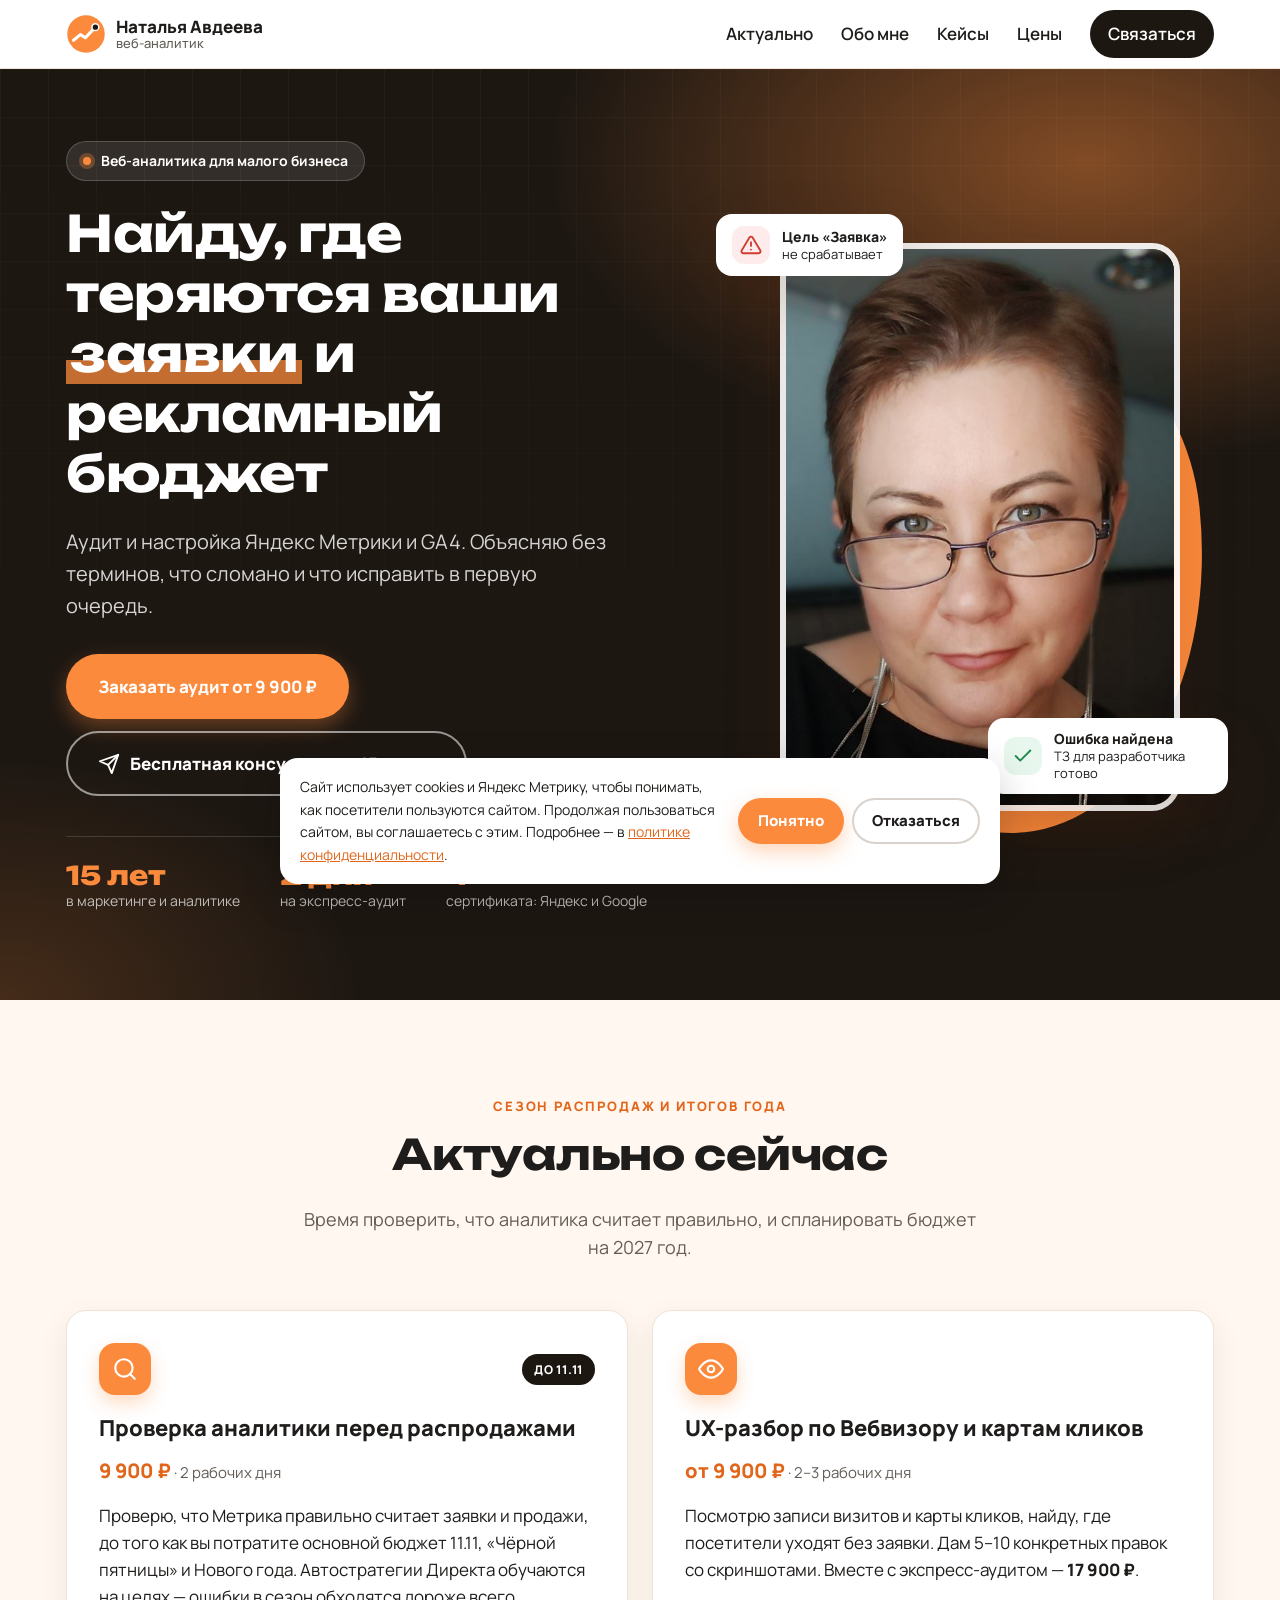
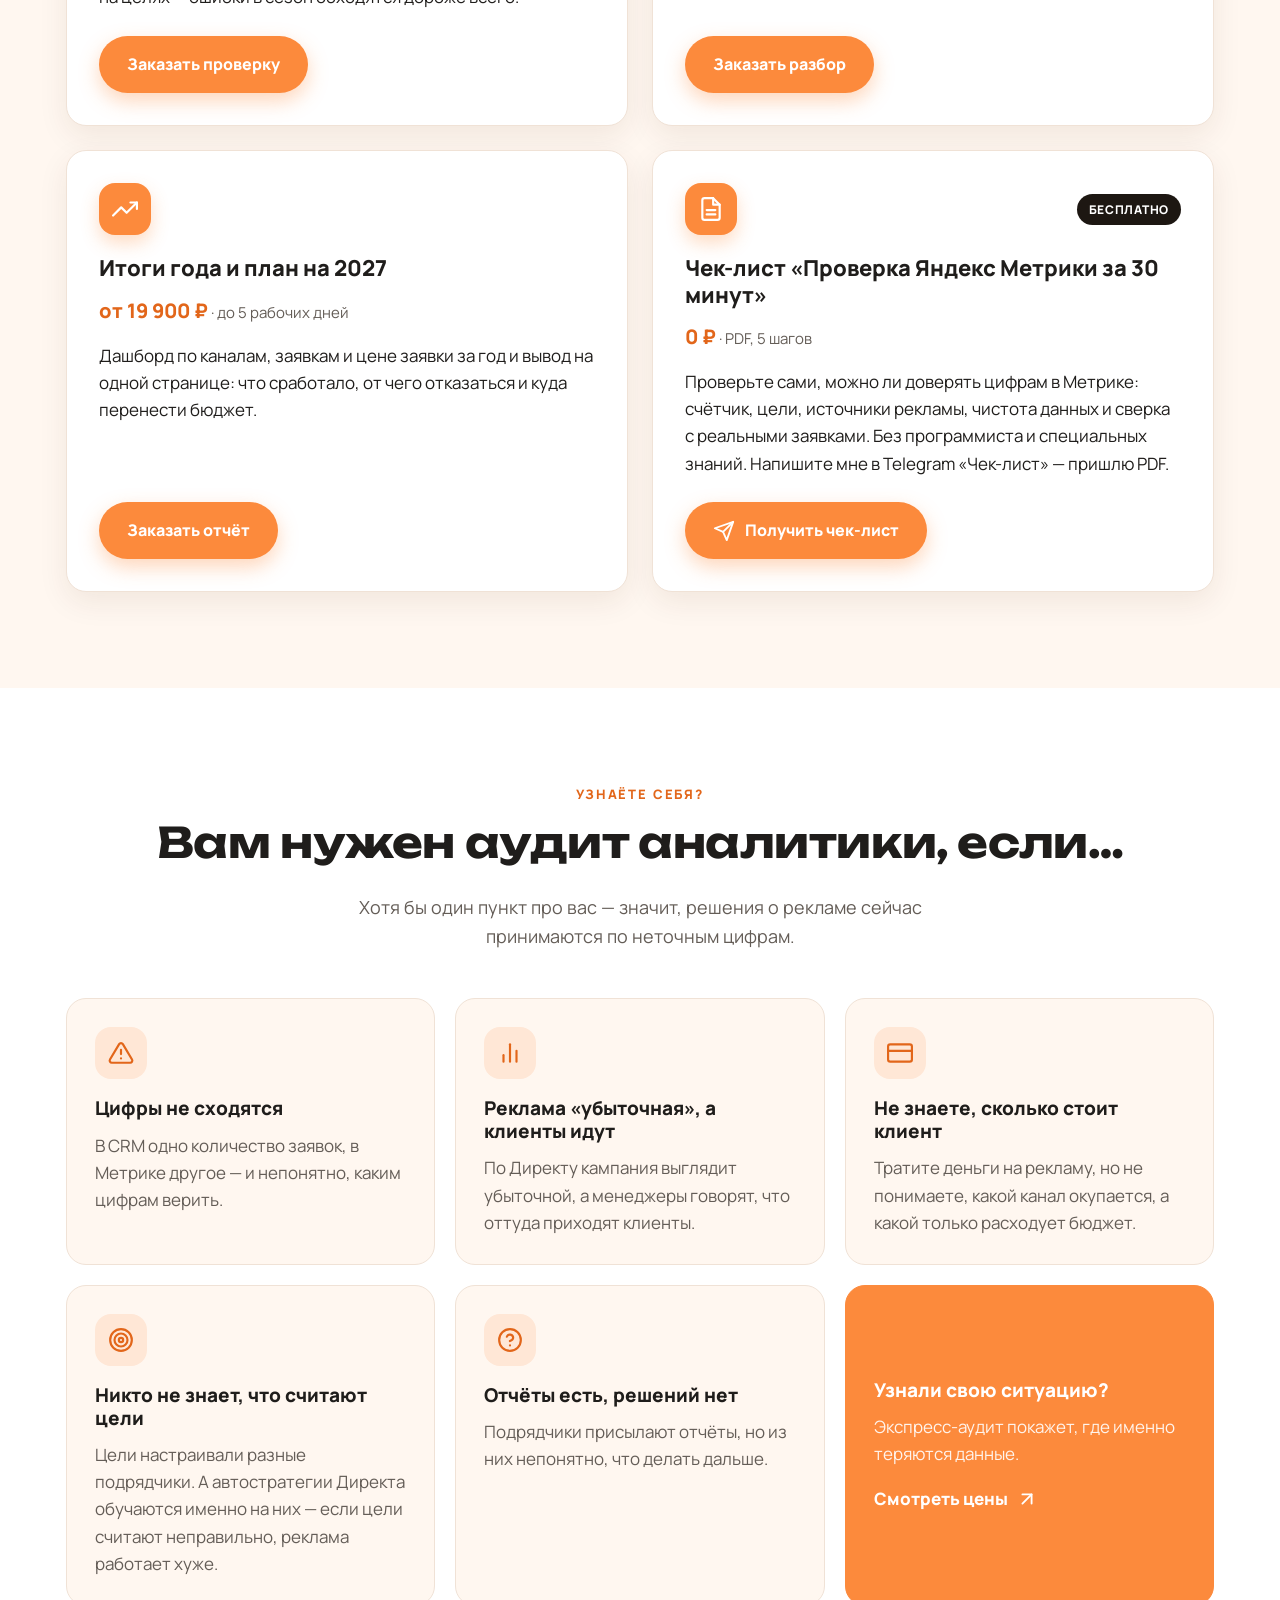
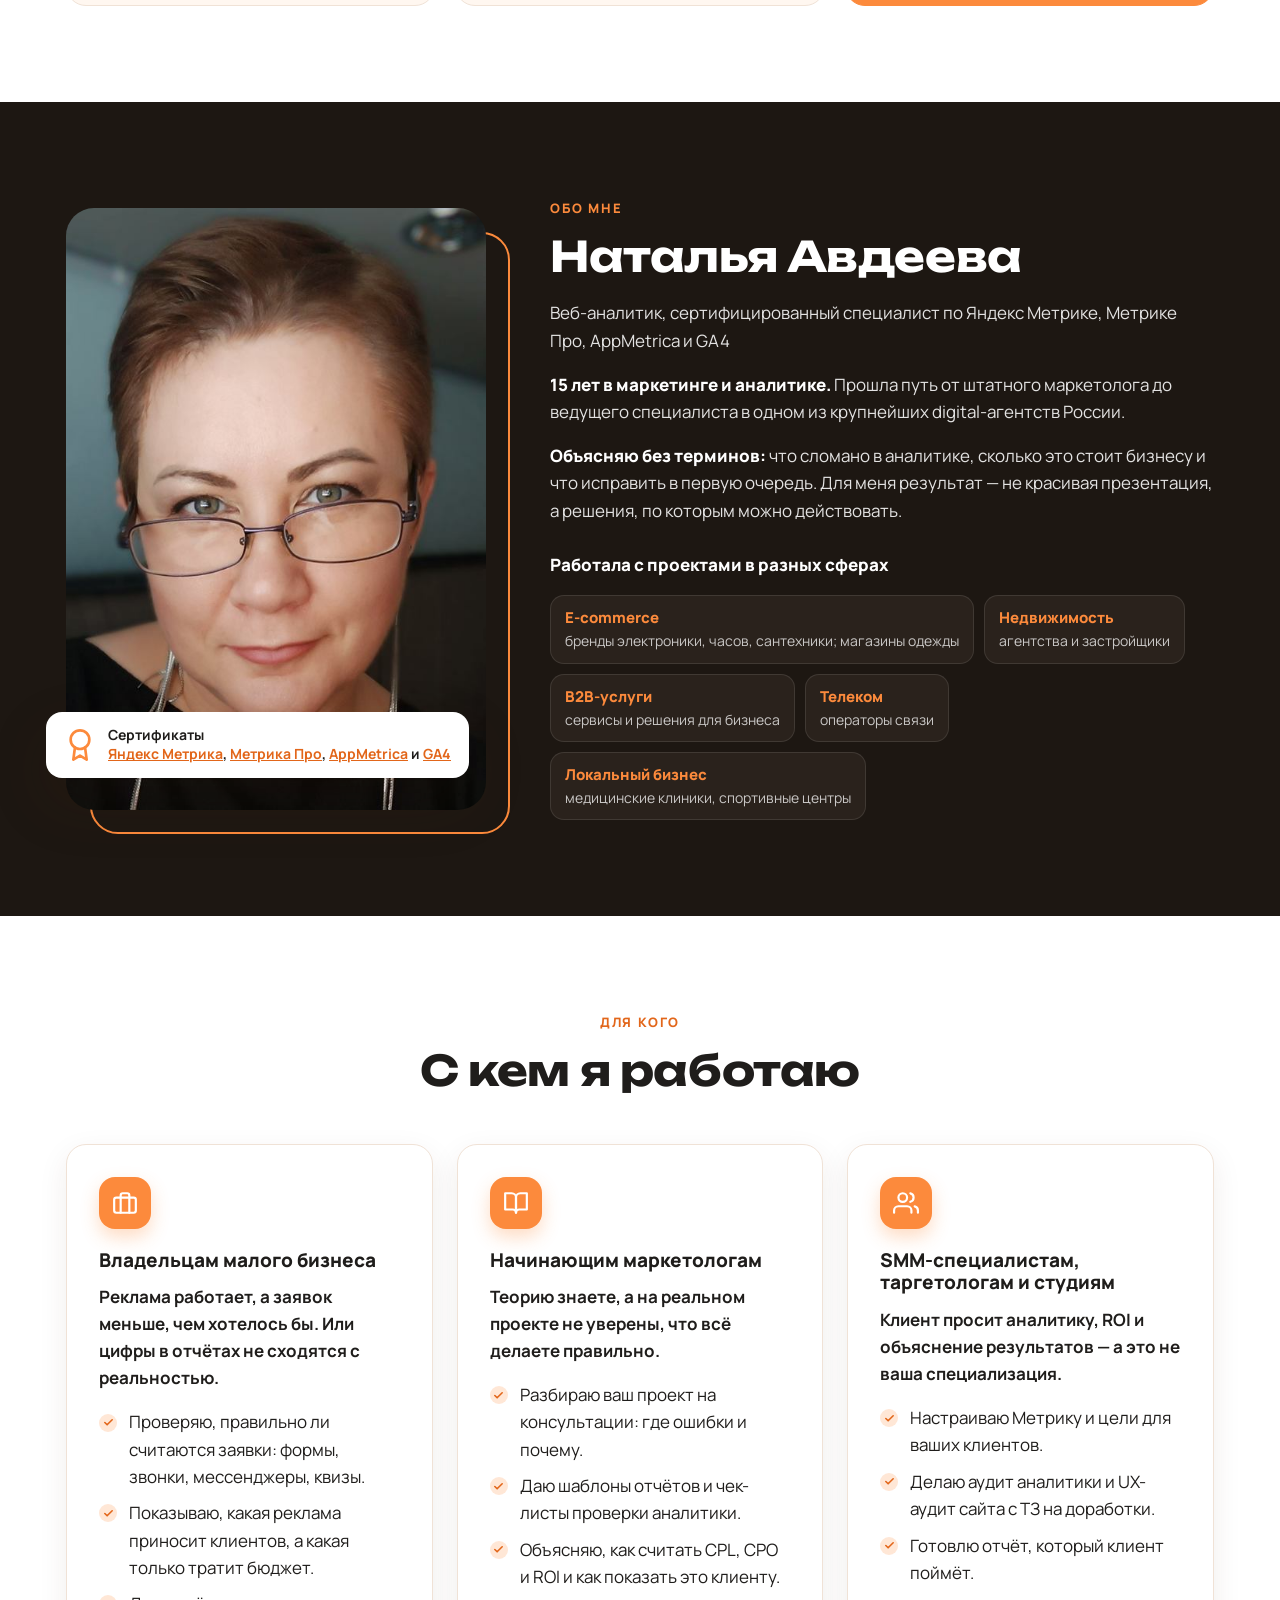
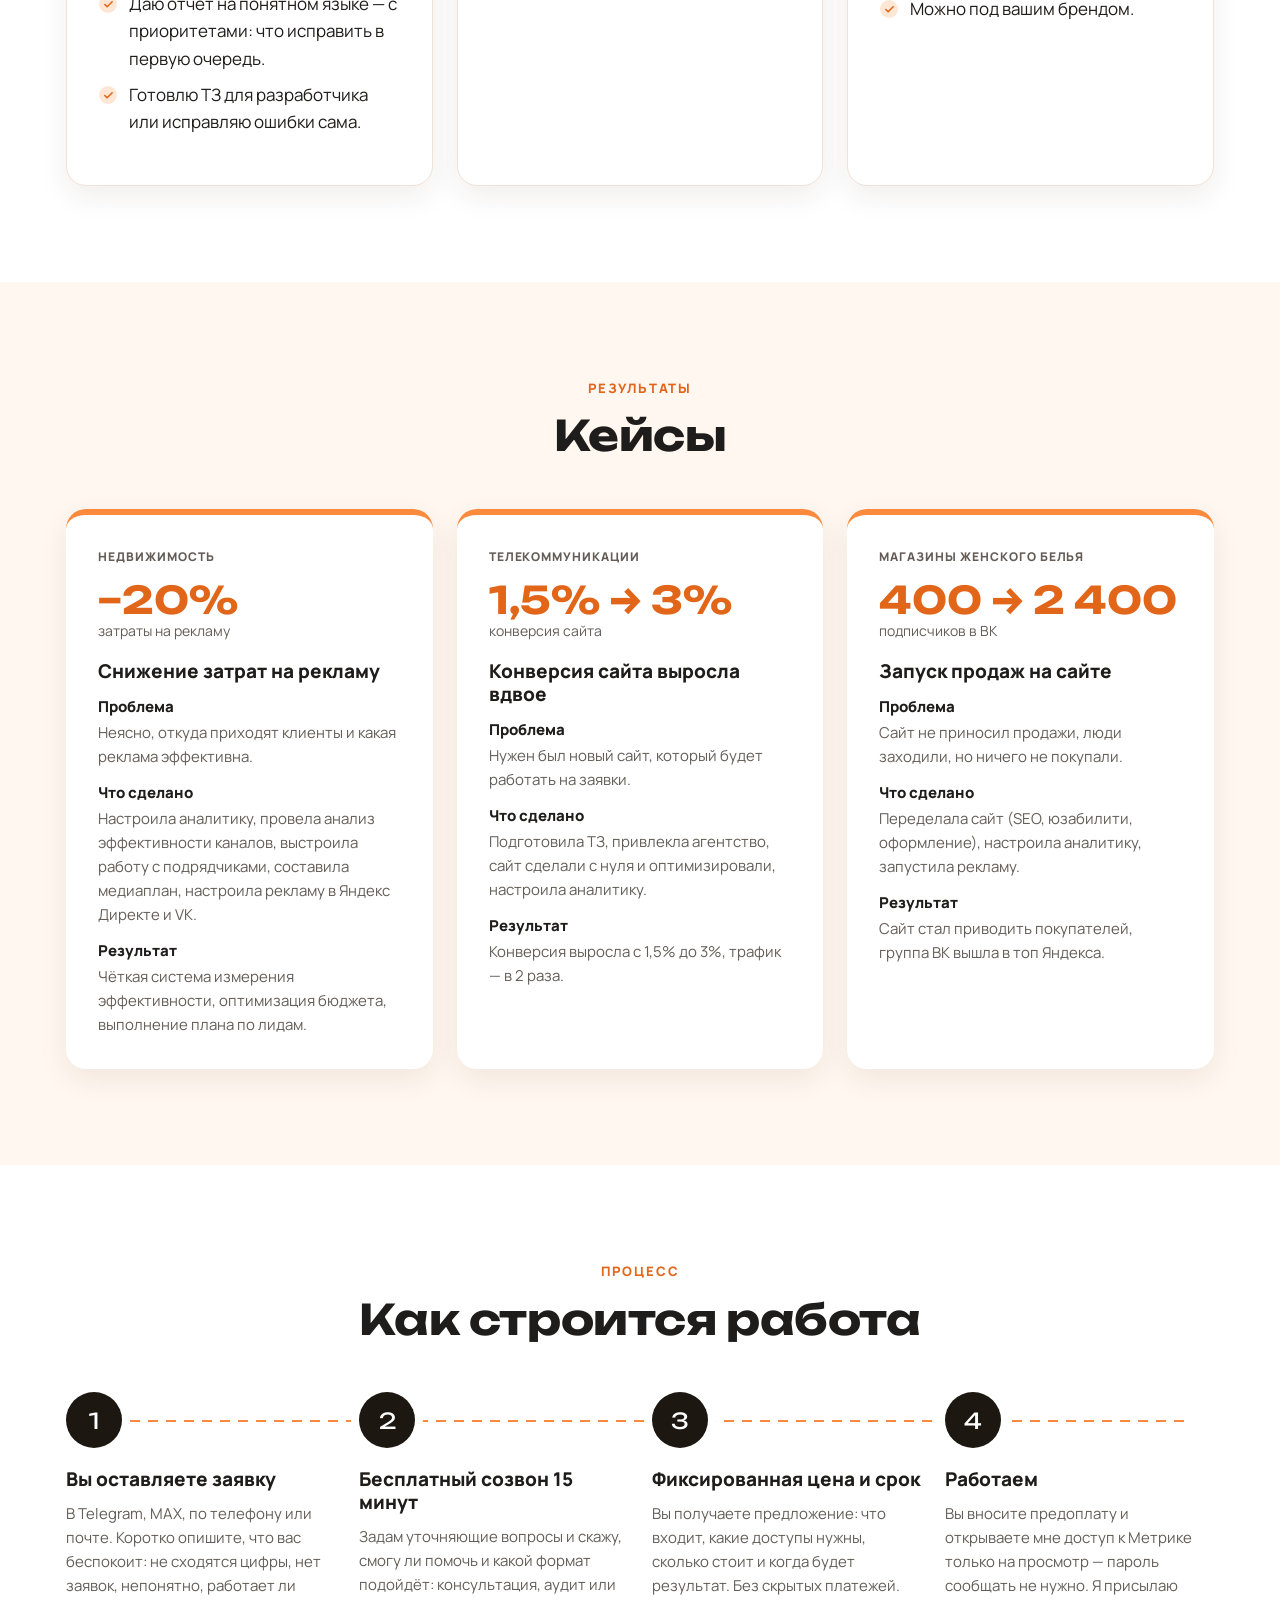
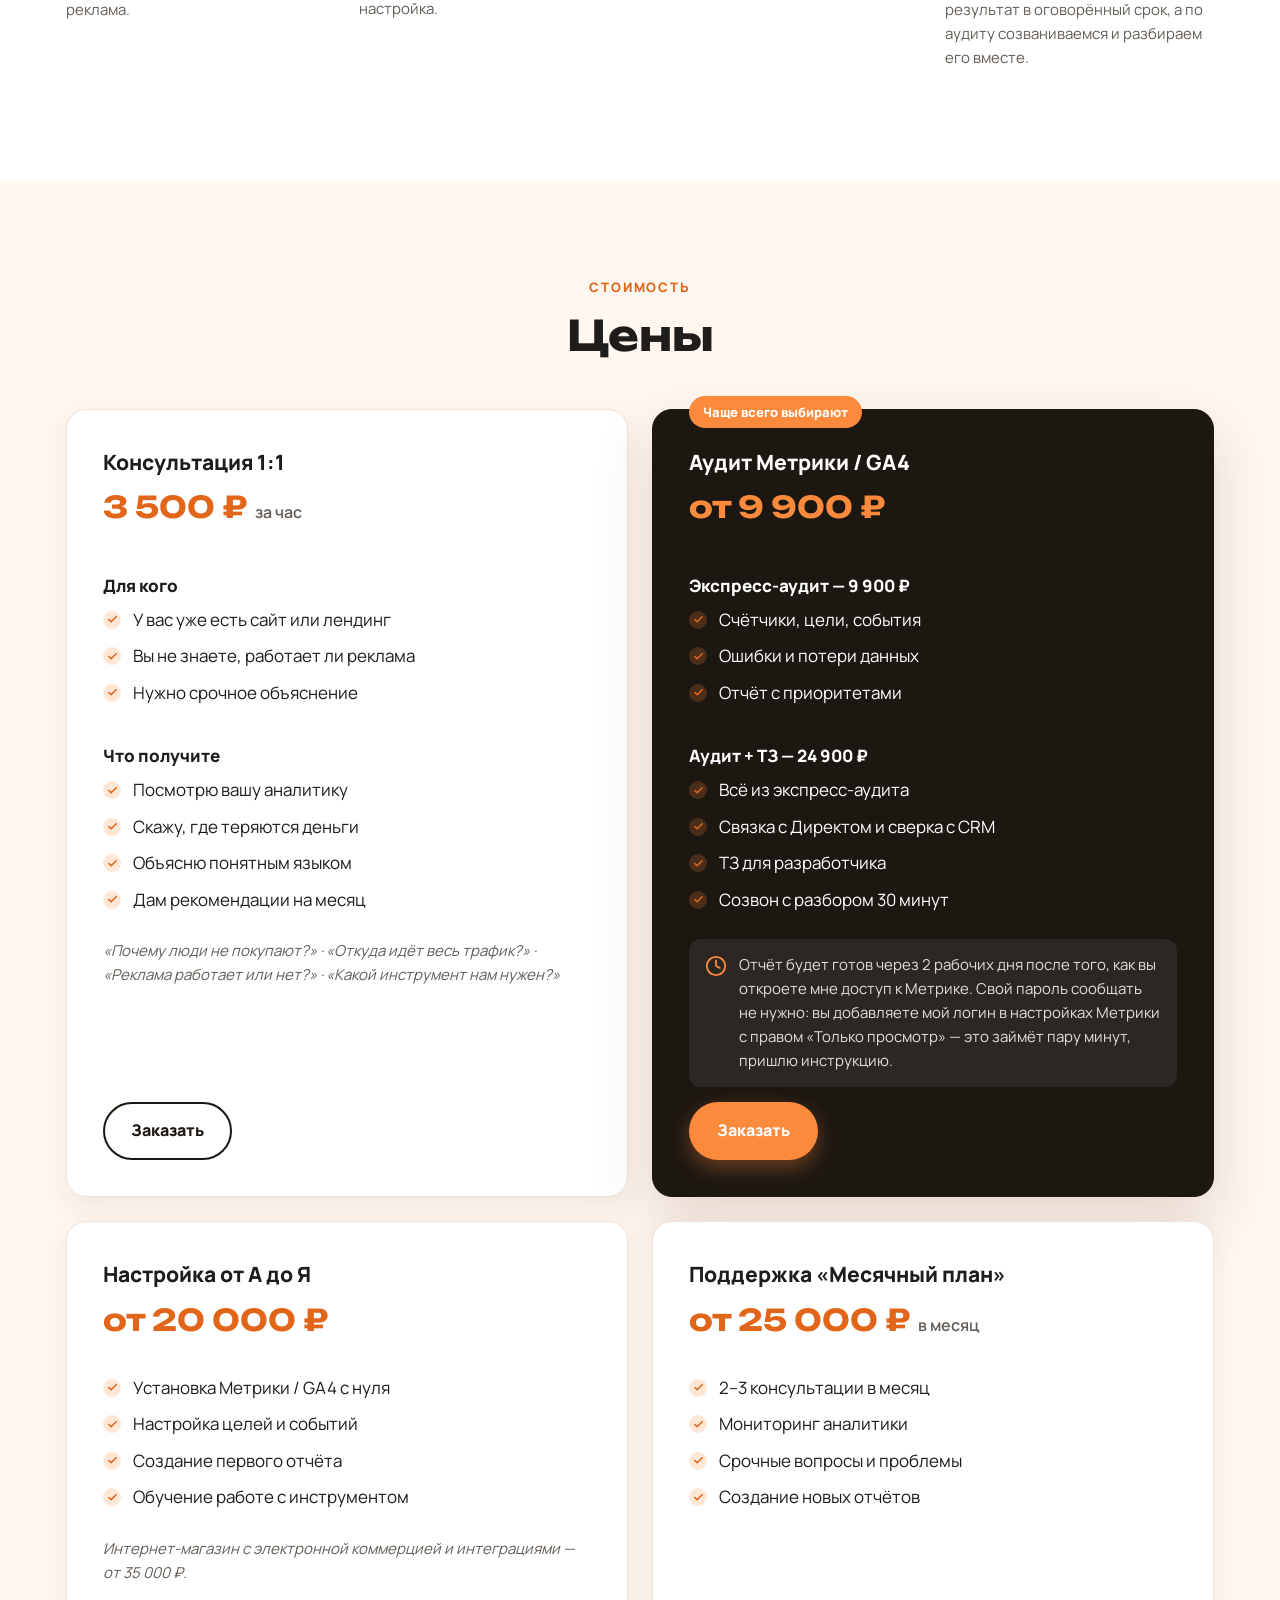
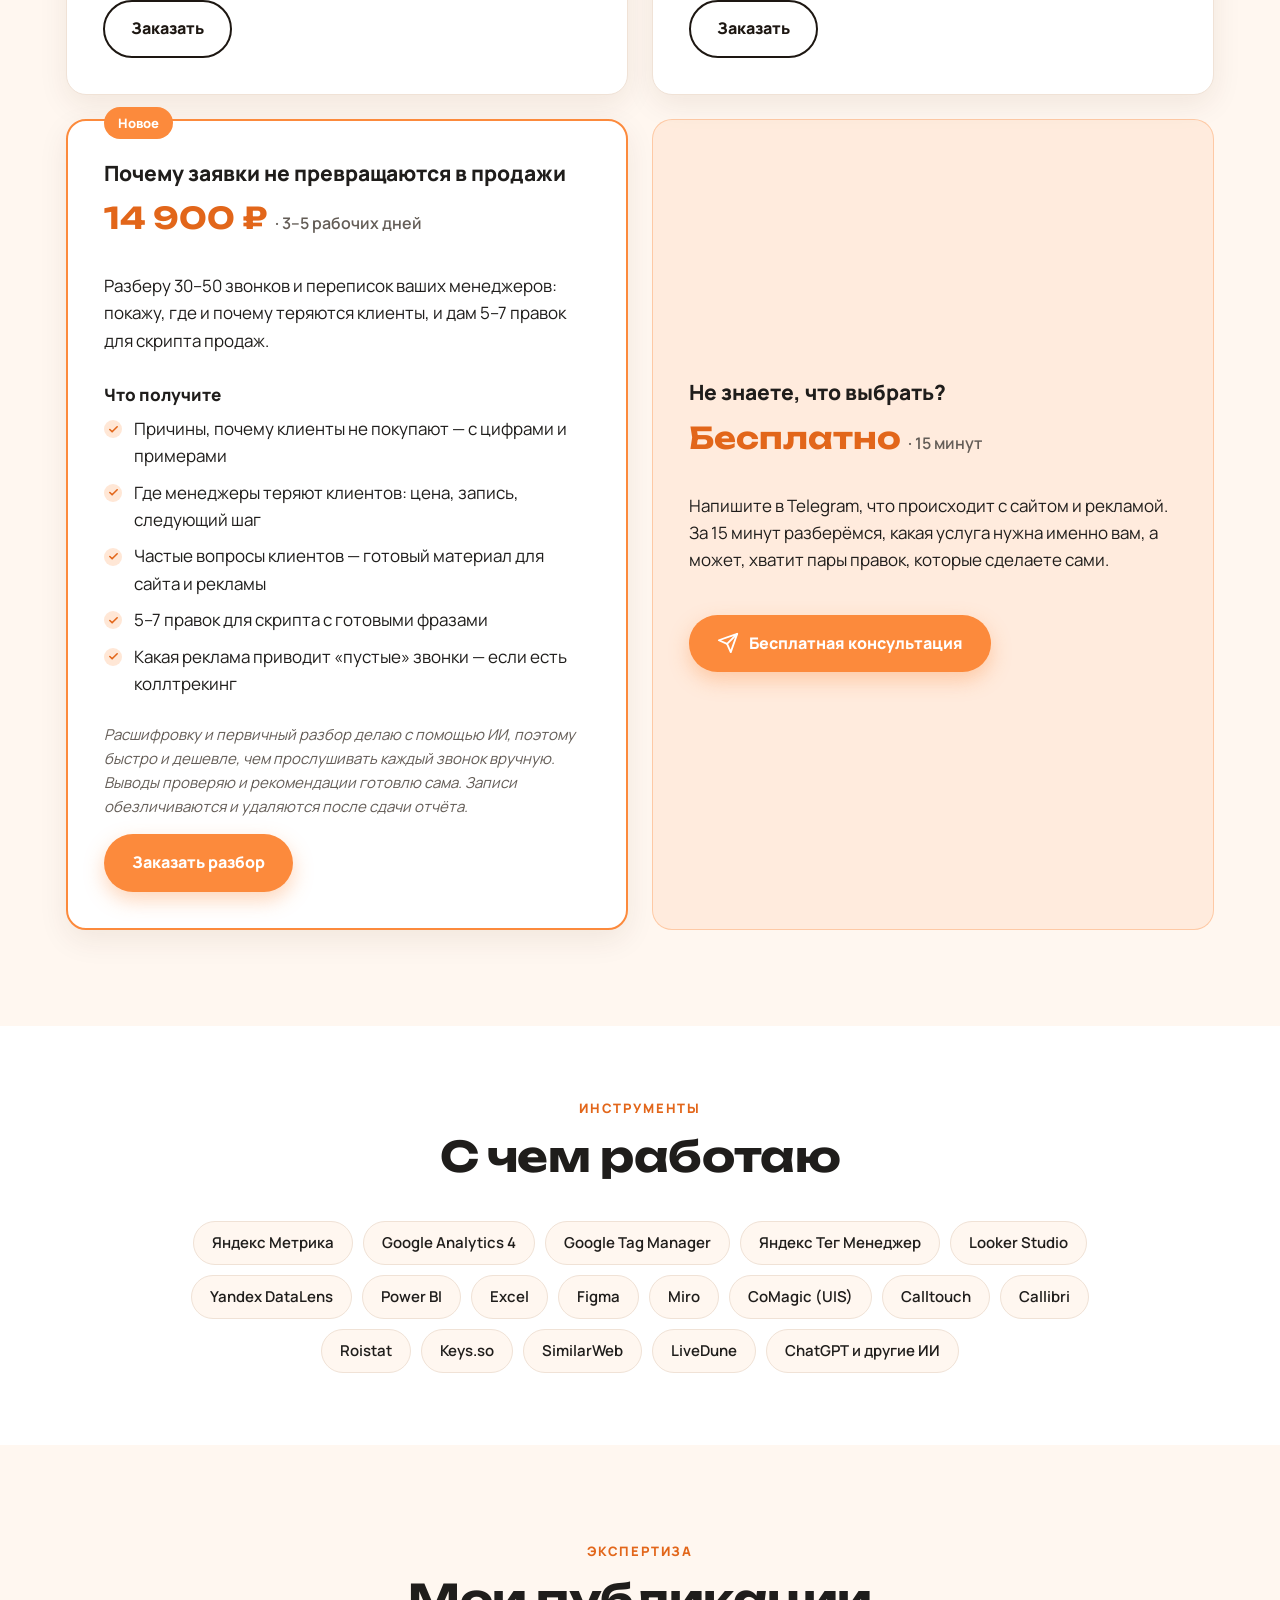
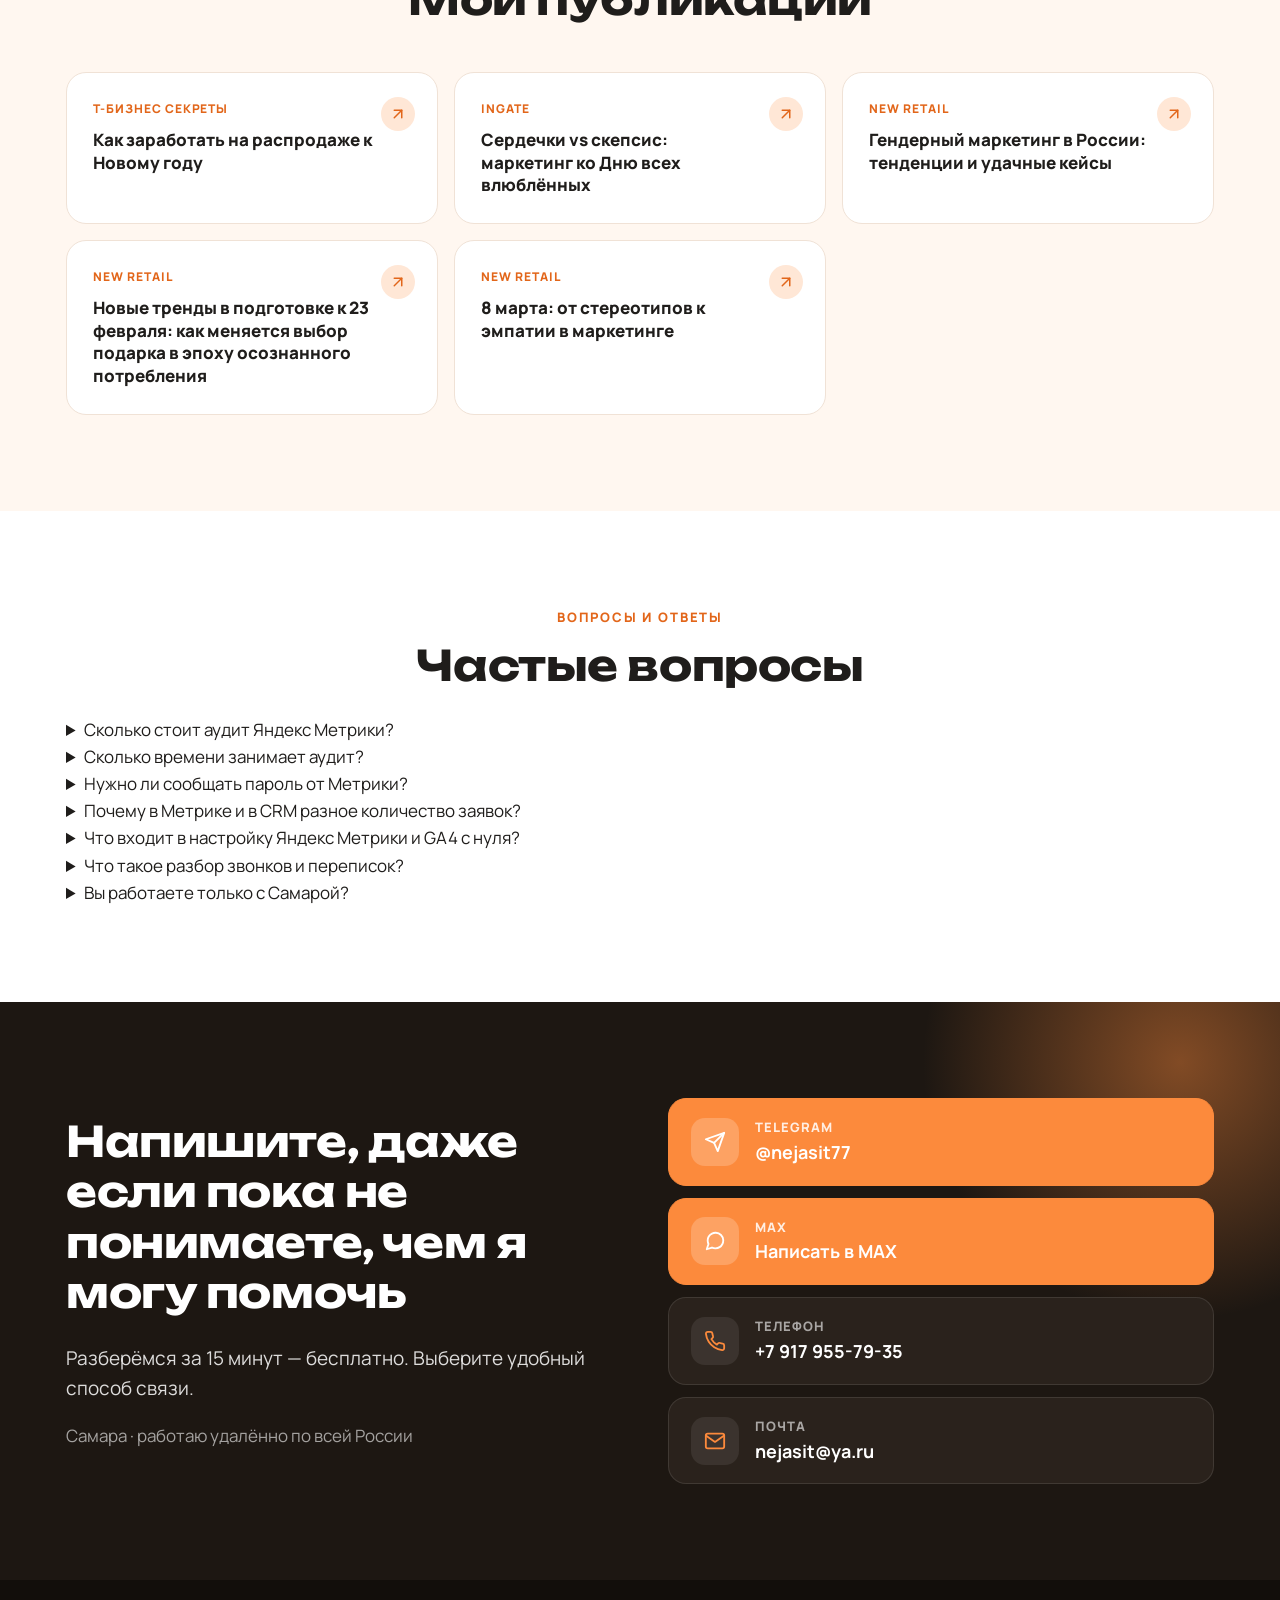
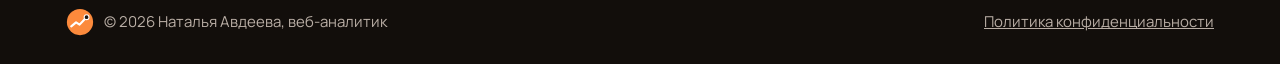
==== commit 559e8757: "Update index.html" ====
--- a/index.html
+++ b/index.html
@@ -3,19 +3,86 @@
 <head>
   <meta charset="utf-8">
   <meta name="viewport" content="width=device-width, initial-scale=1">
-  <title>Аудит Яндекс Метрики и GA4 — веб-аналитик Наталья Авдеева</title>
-  <meta name="description" content="Найду, где теряются заявки и рекламный бюджет. Аудит и настройка Метрики и GA4, сверка с CRM, ТЗ для разработчика. Экспресс-аудит от 9 900 ₽.">
-  <meta property="og:title" content="Аудит Яндекс Метрики и GA4 — веб-аналитик Наталья Авдеева">
-  <meta property="og:description" content="Найду, где теряются заявки и рекламный бюджет. Экспресс-аудит от 9 900 ₽.">
+  <title>Аудит и настройка Яндекс Метрики и GA4 — веб-аналитик Наталья Авдеева</title>
+  <meta name="description" content="Сертифицированный веб-аналитик из Самары, работаю удалённо по России. Аудит Яндекс Метрики и GA4 от 9 900 ₽ за 2 дня, настройка целей, сверка с CRM.">
+  <meta name="robots" content="index, follow, max-image-preview:large">
+  <meta name="author" content="Наталья Авдеева">
+  <link rel="canonical" href="https://nejasit77-afk.github.io/avd-web/">
+  <link rel="sitemap" type="application/xml" href="sitemap.xml">
+  <meta property="og:title" content="Аудит и настройка Яндекс Метрики и GA4 — веб-аналитик Наталья Авдеева">
+  <meta property="og:description" content="Найду, где теряются заявки и рекламный бюджет. Экспресс-аудит Метрики и GA4 от 9 900 ₽.">
   <meta property="og:type" content="website">
+  <meta property="og:locale" content="ru_RU">
+  <meta property="og:site_name" content="Наталья Авдеева — веб-аналитик">
+  <meta property="og:url" content="https://nejasit77-afk.github.io/avd-web/">
   <meta property="og:image" content="https://nejasit77-afk.github.io/avd-web/images/avatar-512.png">
+  <meta name="twitter:card" content="summary">
+  <!-- Структурированные данные для поисковиков и ИИ-ассистентов. При смене цен или контактов правьте и здесь -->
+  <script type="application/ld+json">
+  {
+    "@context": "https://schema.org",
+    "@graph": [
+      {
+        "@type": "WebSite",
+        "@id": "https://nejasit77-afk.github.io/avd-web/#website",
+        "url": "https://nejasit77-afk.github.io/avd-web/",
+        "name": "Наталья Авдеева — веб-аналитик",
+        "inLanguage": "ru"
+      },
+      {
+        "@type": "Person",
+        "@id": "https://nejasit77-afk.github.io/avd-web/#person",
+        "name": "Наталья Авдеева",
+        "jobTitle": "Веб-аналитик",
+        "description": "Сертифицированный специалист по Яндекс Метрике, Метрике Про, AppMetrica и GA4. 15 лет в маркетинге и аналитике.",
+        "image": "https://nejasit77-afk.github.io/avd-web/images/photo.jpg",
+        "url": "https://nejasit77-afk.github.io/avd-web/",
+        "address": { "@type": "PostalAddress", "addressLocality": "Самара", "addressCountry": "RU" },
+        "sameAs": ["https://t.me/nejasit77"],
+        "knowsAbout": ["Яндекс Метрика", "Google Analytics 4", "AppMetrica", "Google Tag Manager", "Яндекс Тег Менеджер", "Яндекс Директ", "коллтрекинг", "сквозная аналитика", "веб-аналитика"],
+        "hasCredential": [
+          { "@type": "EducationalOccupationalCredential", "name": "Сертификат Яндекса: Яндекс Метрика", "url": "https://b2b.yandex.ru/adv/expert/certificates?certId=299248&lastname=%D0%90%D0%B2%D0%B4%D0%B5%D0%B5%D0%B2%D0%B0" },
+          { "@type": "EducationalOccupationalCredential", "name": "Сертификат Яндекса: Метрика Про", "url": "https://b2b.yandex.ru/adv/expert/certificates?certId=316061&lastname=%D0%90%D0%B2%D0%B4%D0%B5%D0%B5%D0%B2%D0%B0" },
+          { "@type": "EducationalOccupationalCredential", "name": "Сертификат Яндекса: AppMetrica", "url": "https://b2b.yandex.ru/adv/expert/certificates?certId=316079&lastname=%D0%90%D0%B2%D0%B4%D0%B5%D0%B5%D0%B2%D0%B0" },
+          { "@type": "EducationalOccupationalCredential", "name": "Google Analytics Certification (GA4)", "url": "https://skillshop.credential.net/a94b5e6e-2b35-4356-89f3-f37d66139ad4" }
+        ]
+      },
+      {
+        "@type": "ProfessionalService",
+        "@id": "https://nejasit77-afk.github.io/avd-web/#service",
+        "name": "Наталья Авдеева — аудит и настройка веб-аналитики",
+        "description": "Аудит и настройка Яндекс Метрики и GA4 для малого бизнеса: цели, события, сверка с CRM, ТЗ для разработчика, разбор звонков и переписок менеджеров.",
+        "url": "https://nejasit77-afk.github.io/avd-web/",
+        "image": "https://nejasit77-afk.github.io/avd-web/images/avatar-512.png",
+        "telephone": "+7 917 955-79-35",
+        "email": "nejasit@ya.ru",
+        "address": { "@type": "PostalAddress", "addressLocality": "Самара", "addressCountry": "RU" },
+        "areaServed": { "@type": "Country", "name": "Россия" },
+        "priceRange": "3 500–25 000 ₽",
+        "founder": { "@id": "https://nejasit77-afk.github.io/avd-web/#person" },
+        "hasOfferCatalog": {
+          "@type": "OfferCatalog",
+          "name": "Услуги веб-аналитика",
+          "itemListElement": [
+            { "@type": "Offer", "name": "Консультация по веб-аналитике 1:1", "price": "3500", "priceCurrency": "RUB", "description": "Час разбора вашей аналитики: где теряются деньги и что делать в ближайший месяц." },
+            { "@type": "Offer", "name": "Экспресс-аудит Яндекс Метрики / GA4", "price": "9900", "priceCurrency": "RUB", "description": "Проверка счётчиков, целей и событий, поиск ошибок и потерь данных, отчёт с приоритетами за 2 рабочих дня." },
+            { "@type": "Offer", "name": "Аудит Метрики + ТЗ для разработчика", "price": "24900", "priceCurrency": "RUB", "description": "Всё из экспресс-аудита, связка с Яндекс Директом, сверка с CRM, ТЗ для разработчика и созвон с разбором." },
+            { "@type": "Offer", "name": "Настройка Яндекс Метрики и GA4 с нуля", "price": "20000", "priceCurrency": "RUB", "description": "Установка счётчиков, настройка целей и событий, первый отчёт и обучение. Интернет-магазин с электронной коммерцией — от 35 000 ₽." },
+            { "@type": "Offer", "name": "Ежемесячная поддержка аналитики", "price": "25000", "priceCurrency": "RUB", "description": "2–3 консультации в месяц, мониторинг аналитики, срочные вопросы и новые отчёты." },
+            { "@type": "Offer", "name": "Разбор звонков и переписок менеджеров", "price": "14900", "priceCurrency": "RUB", "description": "Разбор 30–50 звонков и переписок: почему заявки не превращаются в продажи и 5–7 правок для скрипта. 3–5 рабочих дней." }
+          ]
+        }
+      }
+    ]
+  }
+  </script>
   <link rel="icon" href="images/logo.svg" type="image/svg+xml">
   <link rel="icon" href="images/favicon-32.png" sizes="32x32" type="image/png">
   <link rel="apple-touch-icon" href="images/apple-touch-icon.png">
   <link rel="preconnect" href="https://fonts.googleapis.com">
   <link rel="preconnect" href="https://fonts.gstatic.com" crossorigin>
   <link href="https://fonts.googleapis.com/css2?family=Manrope:wght@400;500;600;700;800&family=Unbounded:wght@500;700&display=swap" rel="stylesheet">
-  <link rel="stylesheet" href="css/style.css?v=4">
+  <link rel="stylesheet" href="css/style.css?v=5">
 </head>
 <body>
 
@@ -83,7 +150,7 @@
       </div>
       <div class="hero__visual" aria-hidden="true">
         <div class="hero__blob"></div>
-        <img class="hero__photo" src="images/photo.jpg" alt="" width="540" height="774">
+        <img class="hero__photo" src="images/photo.jpg" alt="Веб-аналитик Наталья Авдеева" width="540" height="774">
         <div class="float float--a">
           <span class="float__icon float__icon--warn"><svg class="ico"><use href="#i-alert"/></svg></span>
           <span><b>Цель «Заявка»</b>не срабатывает</span>
@@ -390,6 +457,59 @@
     </div>
   </section>
 
+  <!-- Частые вопросы. Тексты продублированы в FAQPage ниже — правьте в обоих местах -->
+  <section class="section" id="faq">
+    <div class="container container--narrow">
+      <p class="kicker reveal">Вопросы и ответы</p>
+      <h2 class="section__title reveal">Частые вопросы</h2>
+      <div class="faq reveal">
+        <details>
+          <summary>Сколько стоит аудит Яндекс Метрики?</summary>
+          <p>Экспресс-аудит — 9 900 ₽: проверю счётчики, цели и события, найду ошибки и потери данных, пришлю отчёт с приоритетами. Аудит с ТЗ — 24 900 ₽: дополнительно проверю связку с Яндекс Директом, сверю данные с CRM, подготовлю ТЗ для разработчика и разберу результаты на созвоне 30 минут.</p>
+        </details>
+        <details>
+          <summary>Сколько времени занимает аудит?</summary>
+          <p>Отчёт будет готов через 2 рабочих дня после того, как вы откроете доступ к Метрике.</p>
+        </details>
+        <details>
+          <summary>Нужно ли сообщать пароль от Метрики?</summary>
+          <p>Нет. Вы добавляете мой логин в настройках счётчика с правом «Только просмотр» — это занимает пару минут, я пришлю инструкцию. Доступ можно отозвать в любой момент.</p>
+        </details>
+        <details>
+          <summary>Почему в Метрике и в CRM разное количество заявок?</summary>
+          <p>Частые причины: цель срабатывает на клик по кнопке, а не на успешную отправку формы; одна заявка засчитывается дважды; звонки и сообщения в мессенджерах не попадают в Метрику без коллтрекинга; часть посетителей блокирует счётчик. На аудите я нахожу, какие из причин есть у вас, и показываю, каким цифрам можно верить.</p>
+        </details>
+        <details>
+          <summary>Что входит в настройку Яндекс Метрики и GA4 с нуля?</summary>
+          <p>Установка счётчиков, настройка целей и событий, первый отчёт и обучение работе с ним. Стоимость — от 20 000 ₽, для интернет-магазина с электронной коммерцией и интеграциями — от 35 000 ₽.</p>
+        </details>
+        <details>
+          <summary>Что такое разбор звонков и переписок?</summary>
+          <p>Я разбираю 30–50 звонков и переписок ваших менеджеров и показываю, где и почему теряются клиенты: цена, запись, следующий шаг. Вы получаете частые вопросы клиентов и 5–7 правок для скрипта продаж с готовыми фразами. Стоимость — 14 900 ₽, срок — 3–5 рабочих дней.</p>
+        </details>
+        <details>
+          <summary>Вы работаете только с Самарой?</summary>
+          <p>Нет. Я живу в Самаре и работаю удалённо с клиентами по всей России: всё общение — в Telegram, MAX, по телефону или почте, доступы выдаются онлайн.</p>
+        </details>
+      </div>
+    </div>
+  </section>
+  <script type="application/ld+json">
+  {
+    "@context": "https://schema.org",
+    "@type": "FAQPage",
+    "mainEntity": [
+      { "@type": "Question", "name": "Сколько стоит аудит Яндекс Метрики?", "acceptedAnswer": { "@type": "Answer", "text": "Экспресс-аудит — 9 900 ₽: проверка счётчиков, целей и событий, поиск ошибок и потерь данных, отчёт с приоритетами. Аудит с ТЗ — 24 900 ₽: дополнительно проверка связки с Яндекс Директом, сверка данных с CRM, ТЗ для разработчика и созвон 30 минут." } },
+      { "@type": "Question", "name": "Сколько времени занимает аудит?", "acceptedAnswer": { "@type": "Answer", "text": "Отчёт будет готов через 2 рабочих дня после того, как вы откроете доступ к Метрике." } },
+      { "@type": "Question", "name": "Нужно ли сообщать пароль от Метрики?", "acceptedAnswer": { "@type": "Answer", "text": "Нет. Вы добавляете логин аналитика в настройках счётчика с правом «Только просмотр» — это занимает пару минут. Доступ можно отозвать в любой момент." } },
+      { "@type": "Question", "name": "Почему в Метрике и в CRM разное количество заявок?", "acceptedAnswer": { "@type": "Answer", "text": "Частые причины: цель срабатывает на клик по кнопке, а не на успешную отправку формы; одна заявка засчитывается дважды; звонки и сообщения в мессенджерах не попадают в Метрику без коллтрекинга; часть посетителей блокирует счётчик. На аудите выясняется, какие из причин есть на конкретном сайте." } },
+      { "@type": "Question", "name": "Что входит в настройку Яндекс Метрики и GA4 с нуля?", "acceptedAnswer": { "@type": "Answer", "text": "Установка счётчиков, настройка целей и событий, первый отчёт и обучение работе с ним. Стоимость — от 20 000 ₽, для интернет-магазина с электронной коммерцией и интеграциями — от 35 000 ₽." } },
+      { "@type": "Question", "name": "Что такое разбор звонков и переписок?", "acceptedAnswer": { "@type": "Answer", "text": "Разбор 30–50 звонков и переписок менеджеров: где и почему теряются клиенты, частые вопросы клиентов и 5–7 правок для скрипта продаж с готовыми фразами. Стоимость — 14 900 ₽, срок — 3–5 рабочих дней." } },
+      { "@type": "Question", "name": "Вы работаете только с Самарой?", "acceptedAnswer": { "@type": "Answer", "text": "Нет. Наталья Авдеева живёт в Самаре и работает удалённо с клиентами по всей России: общение в Telegram, MAX, по телефону или почте, доступы выдаются онлайн." } }
+    ]
+  }
+  </script>
+
   <!-- Контакты -->
   <section class="section contacts" id="contacts">
     <div class="container contacts__inner">
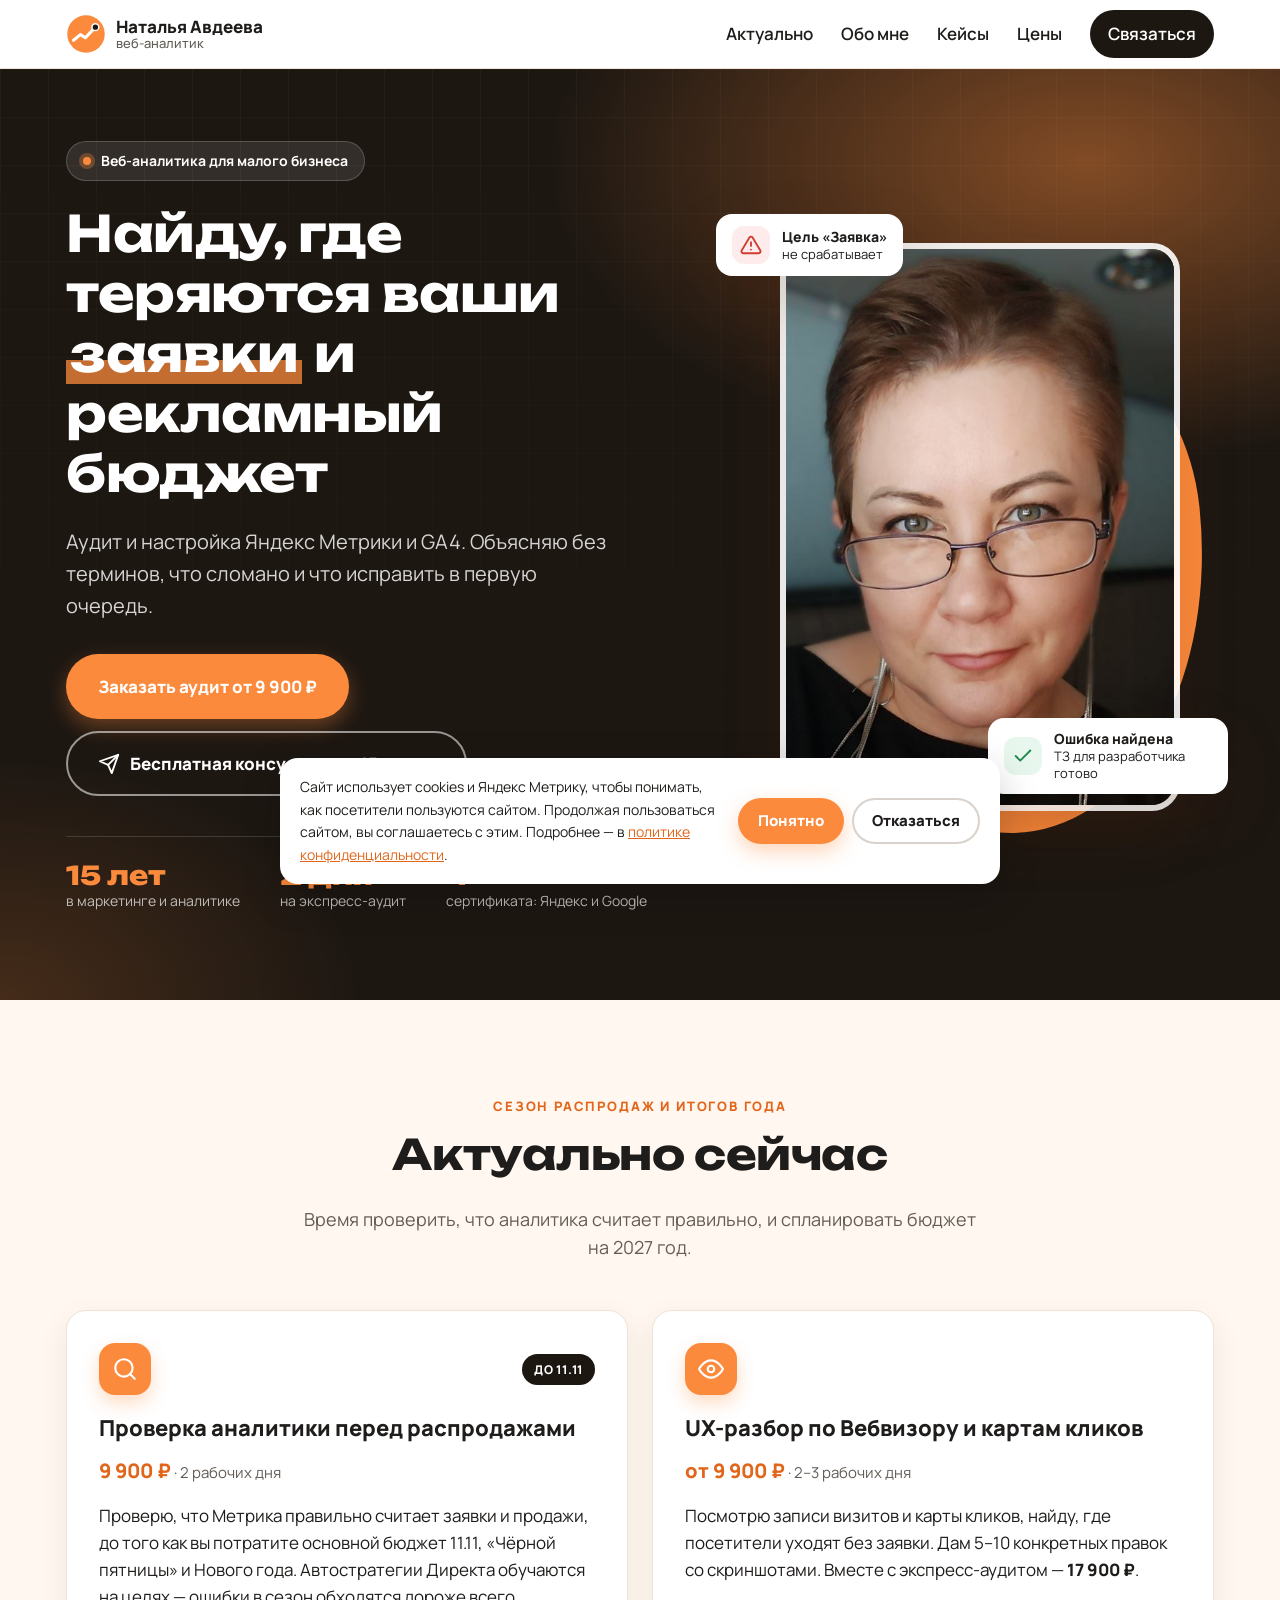
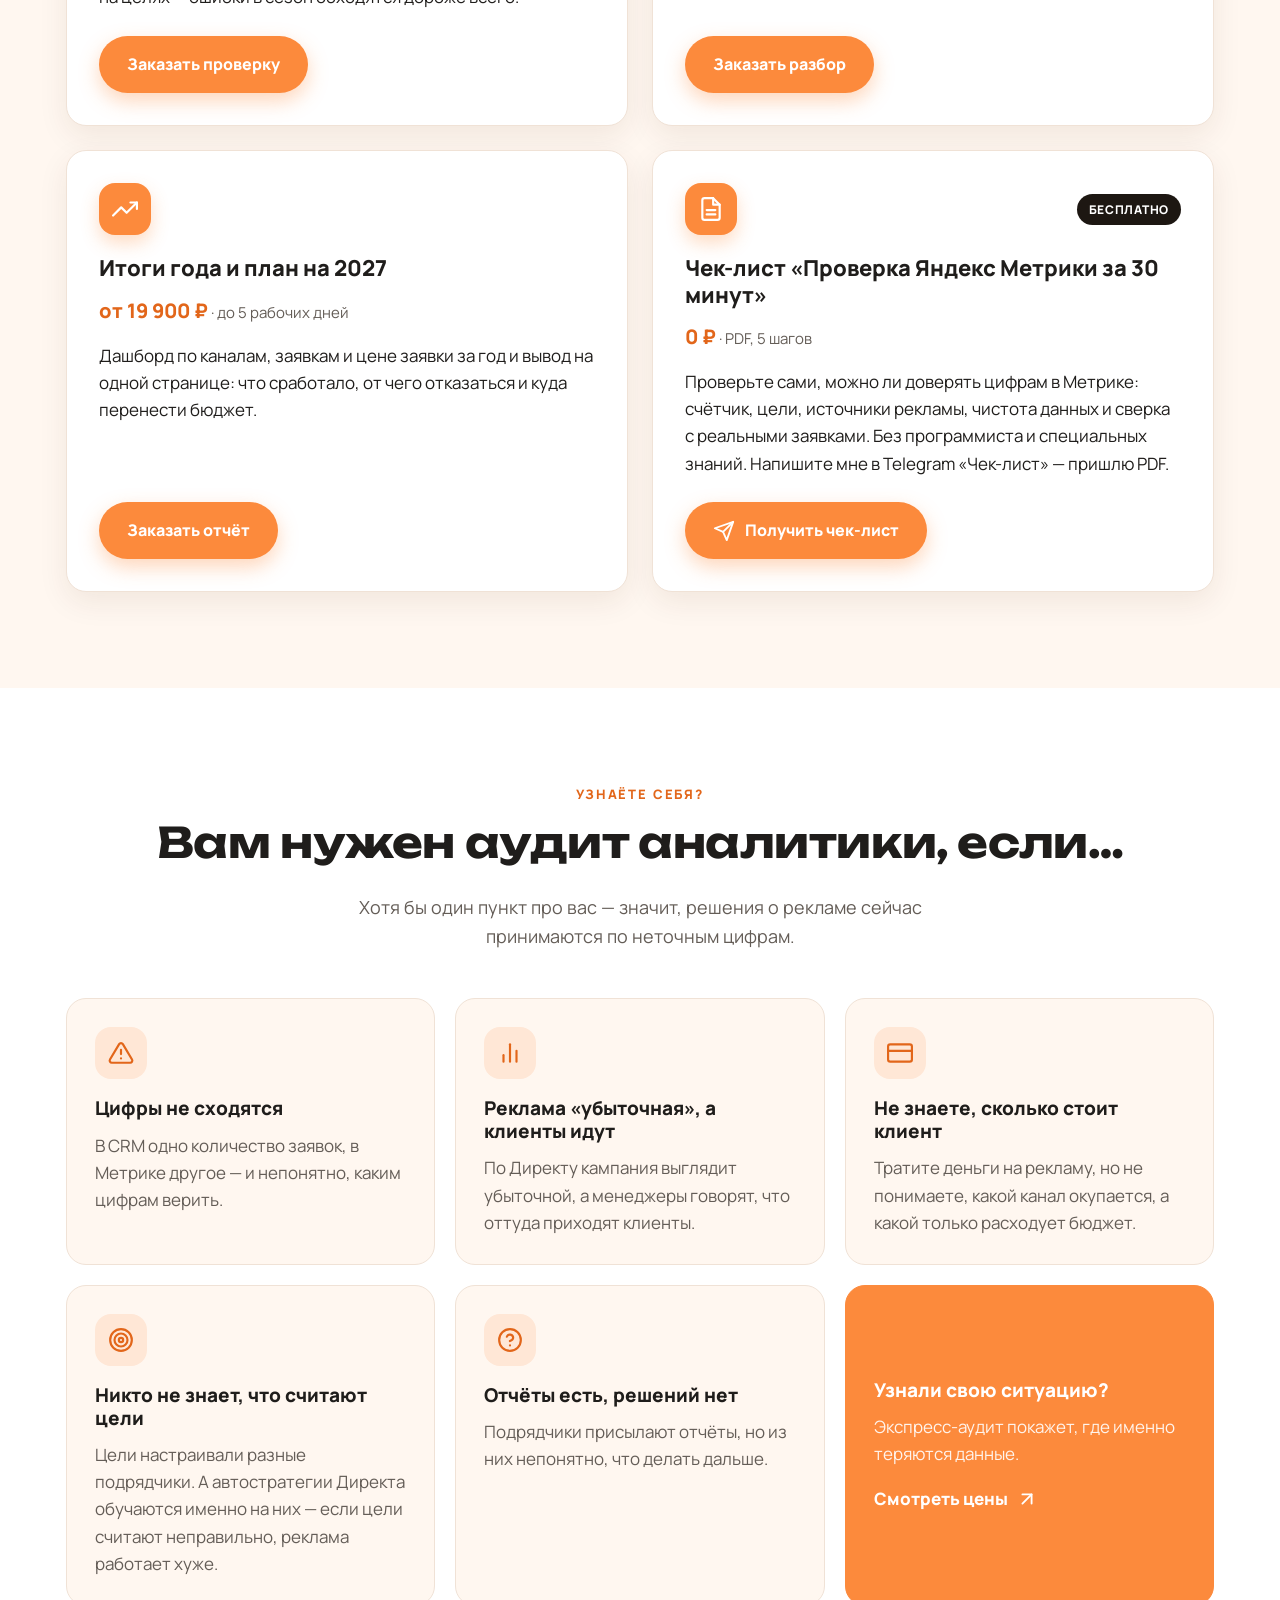
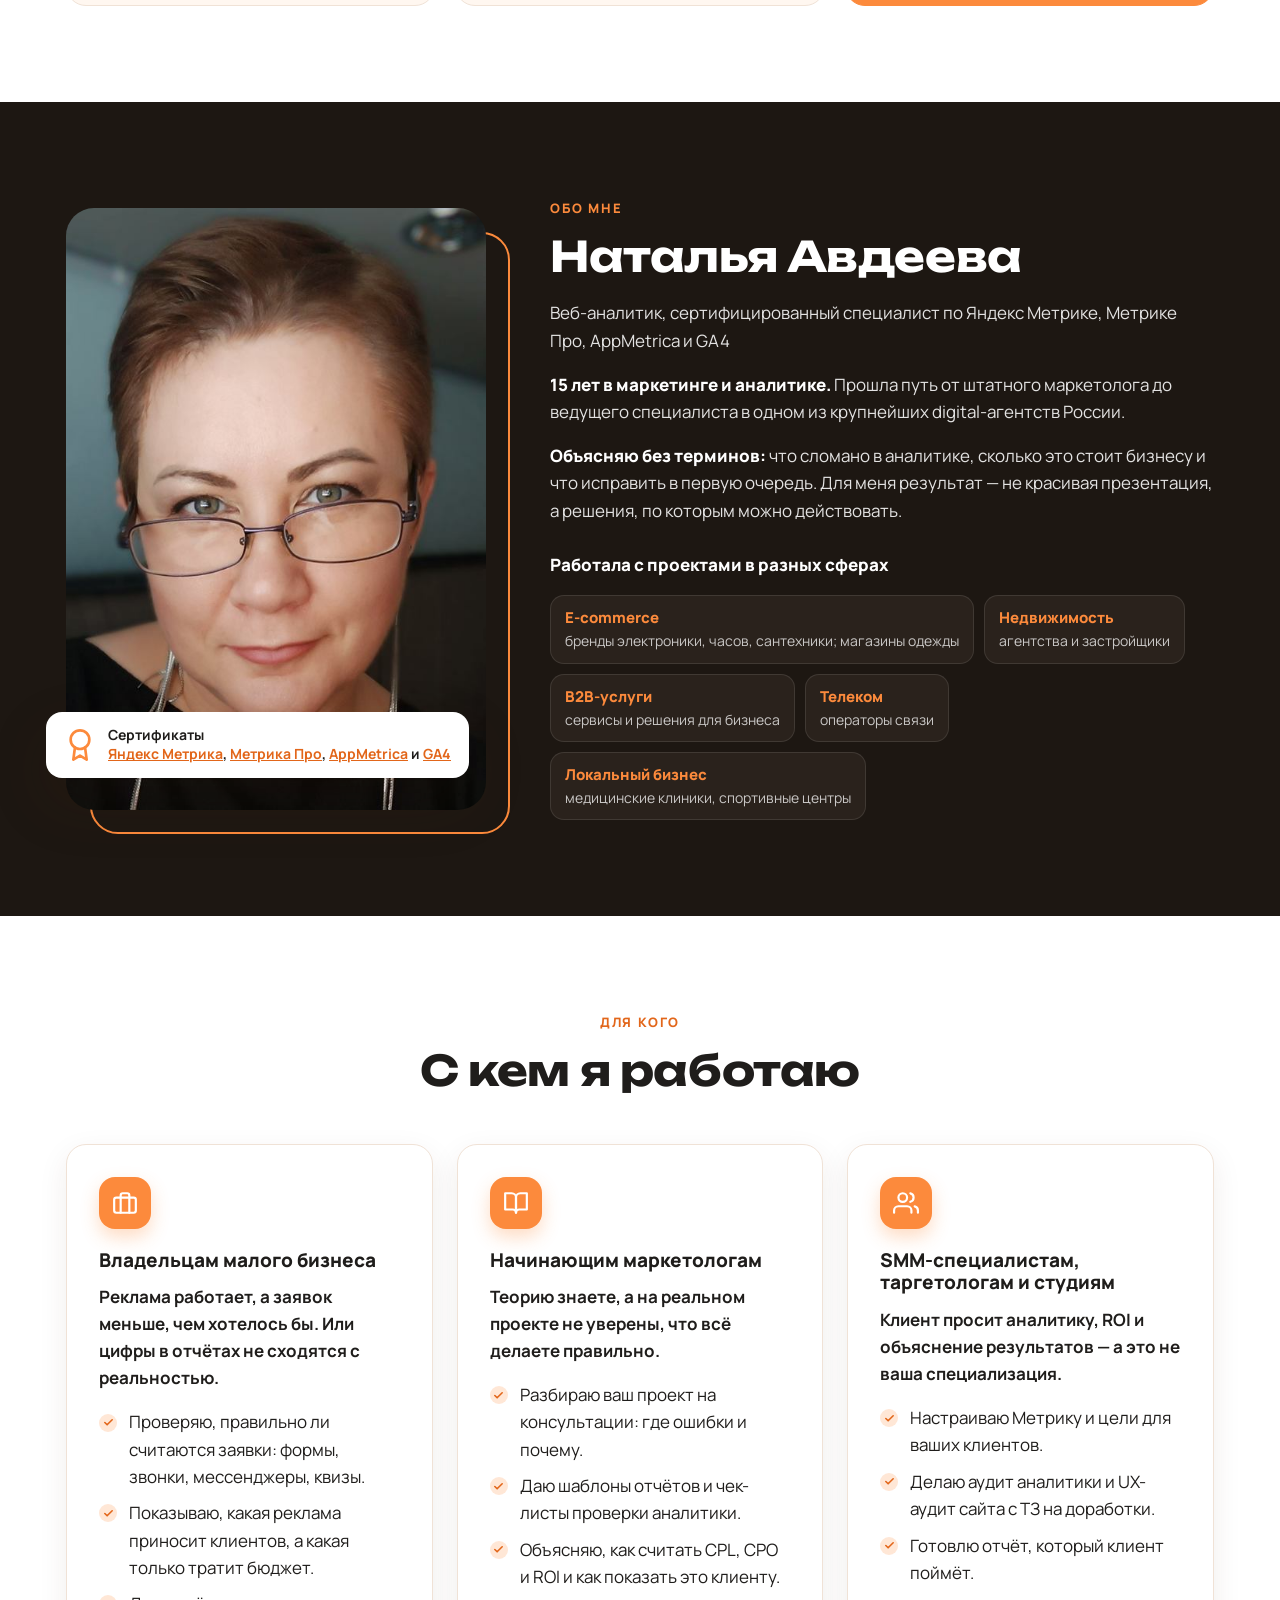
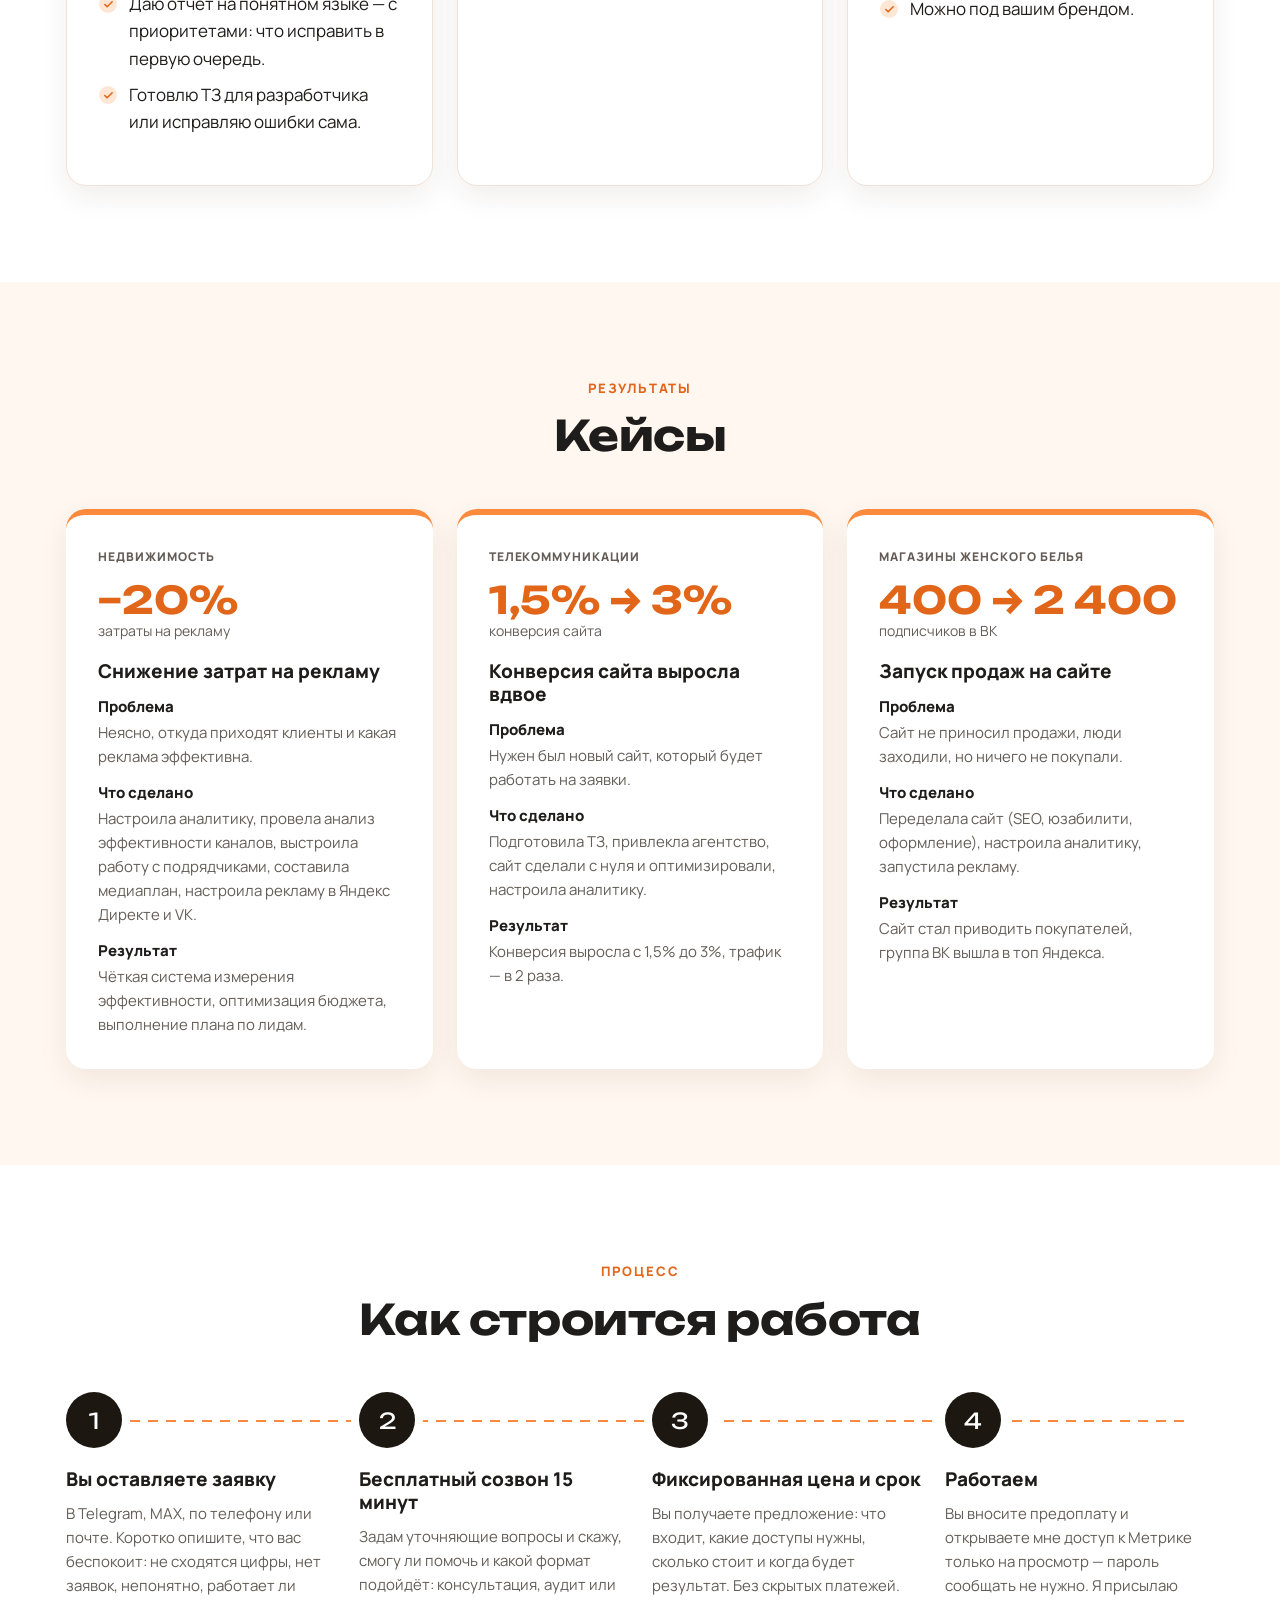
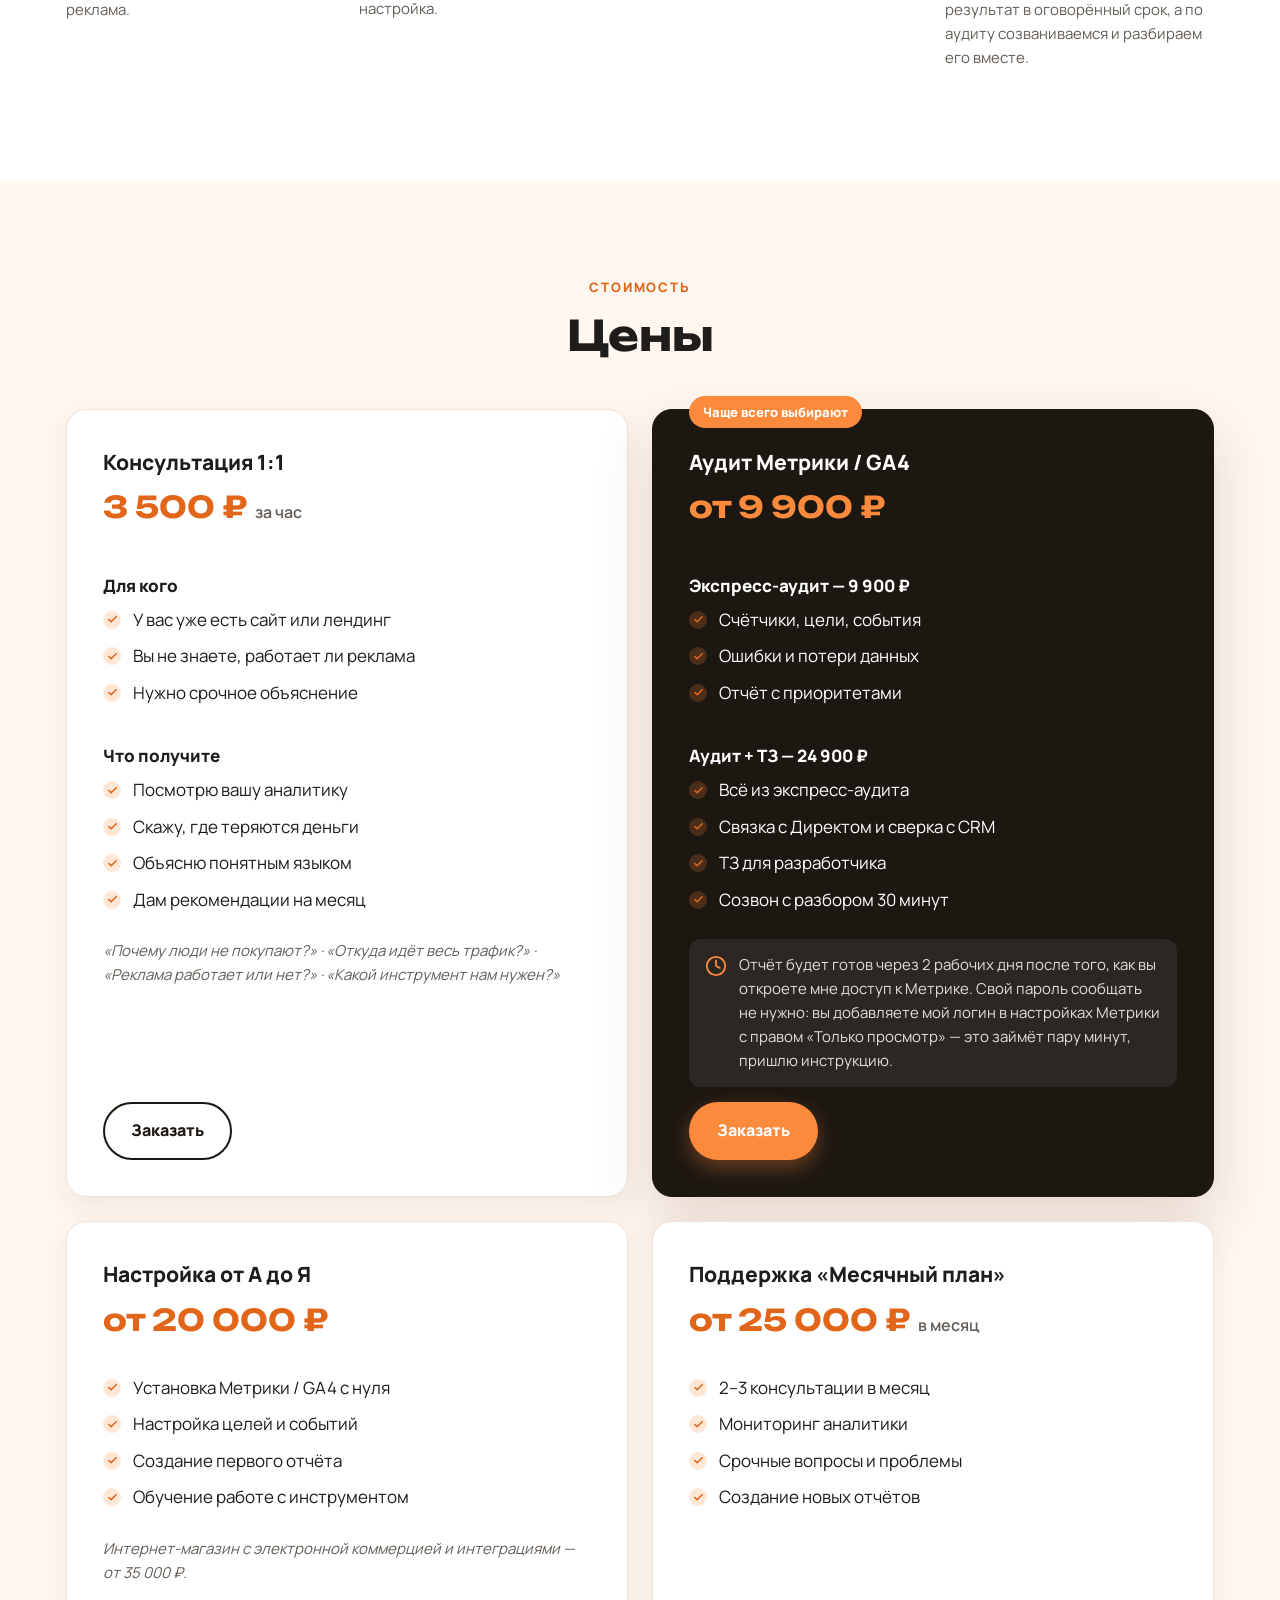
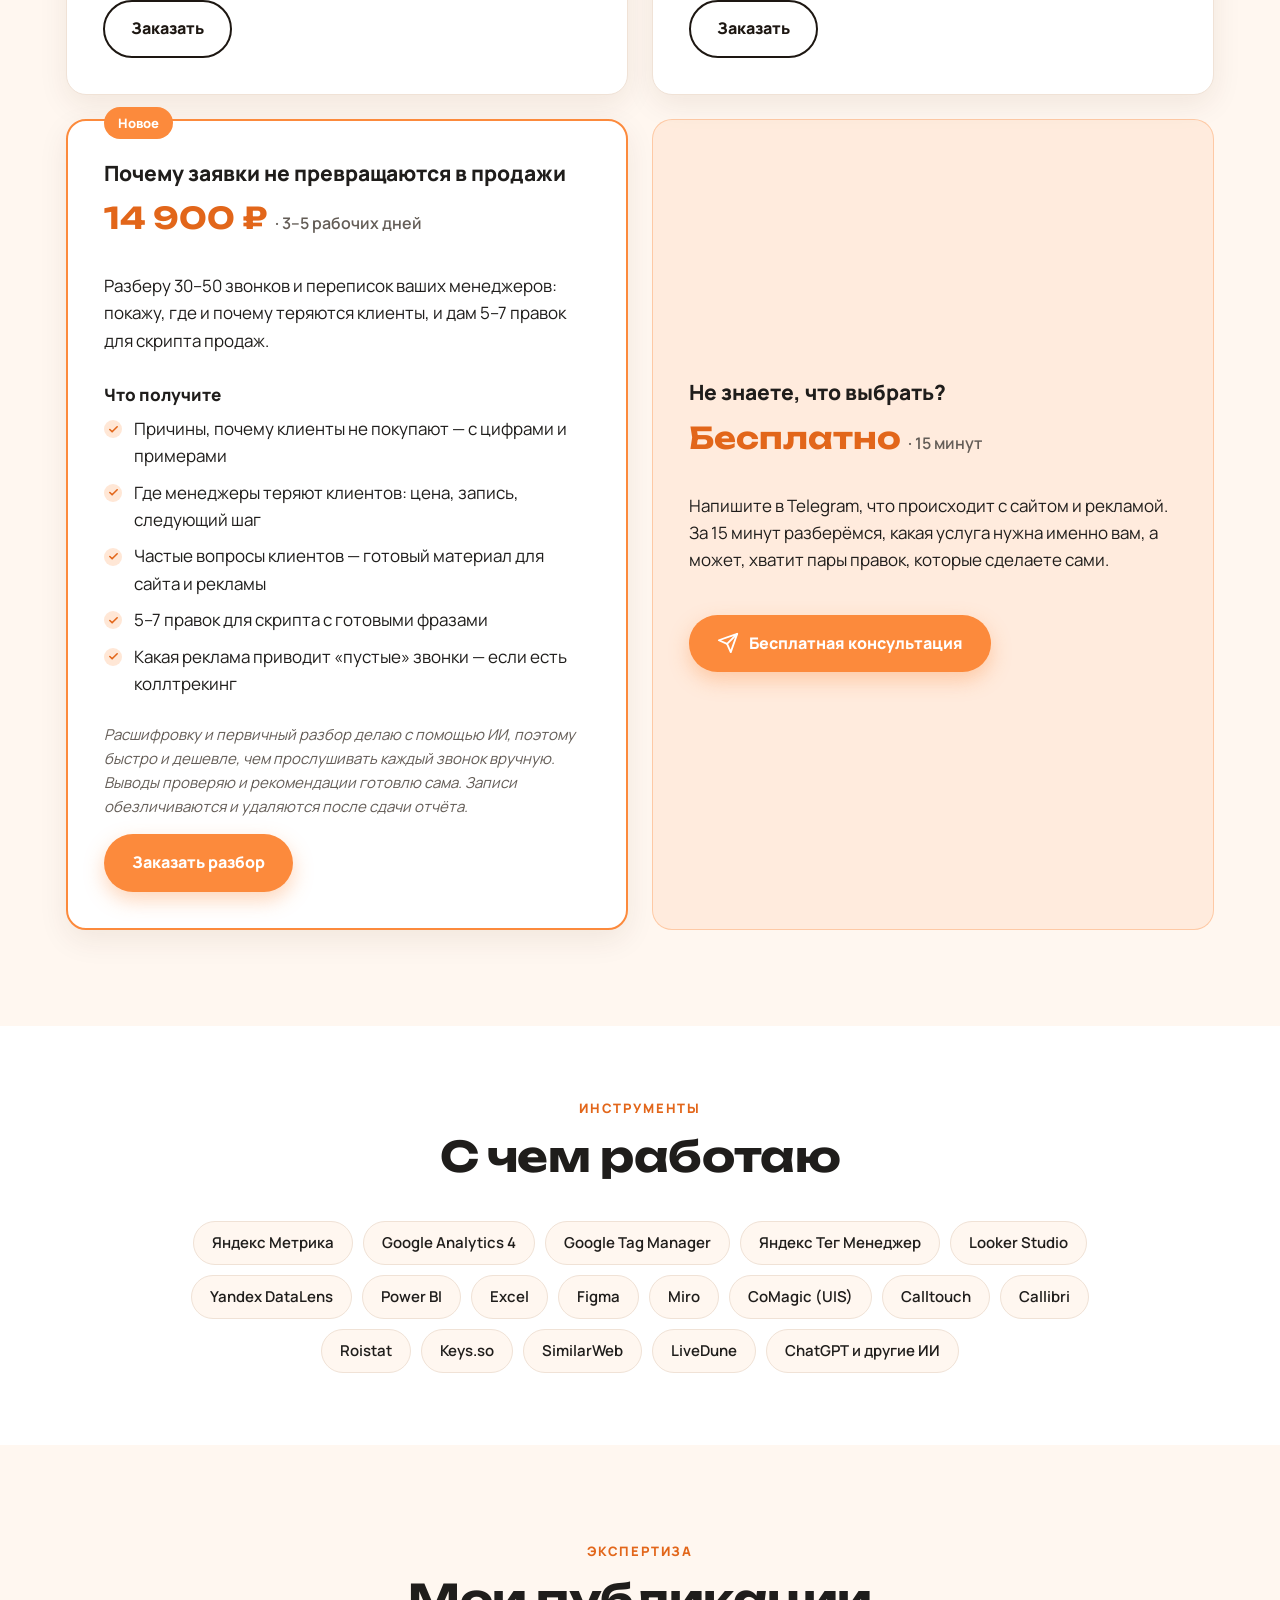
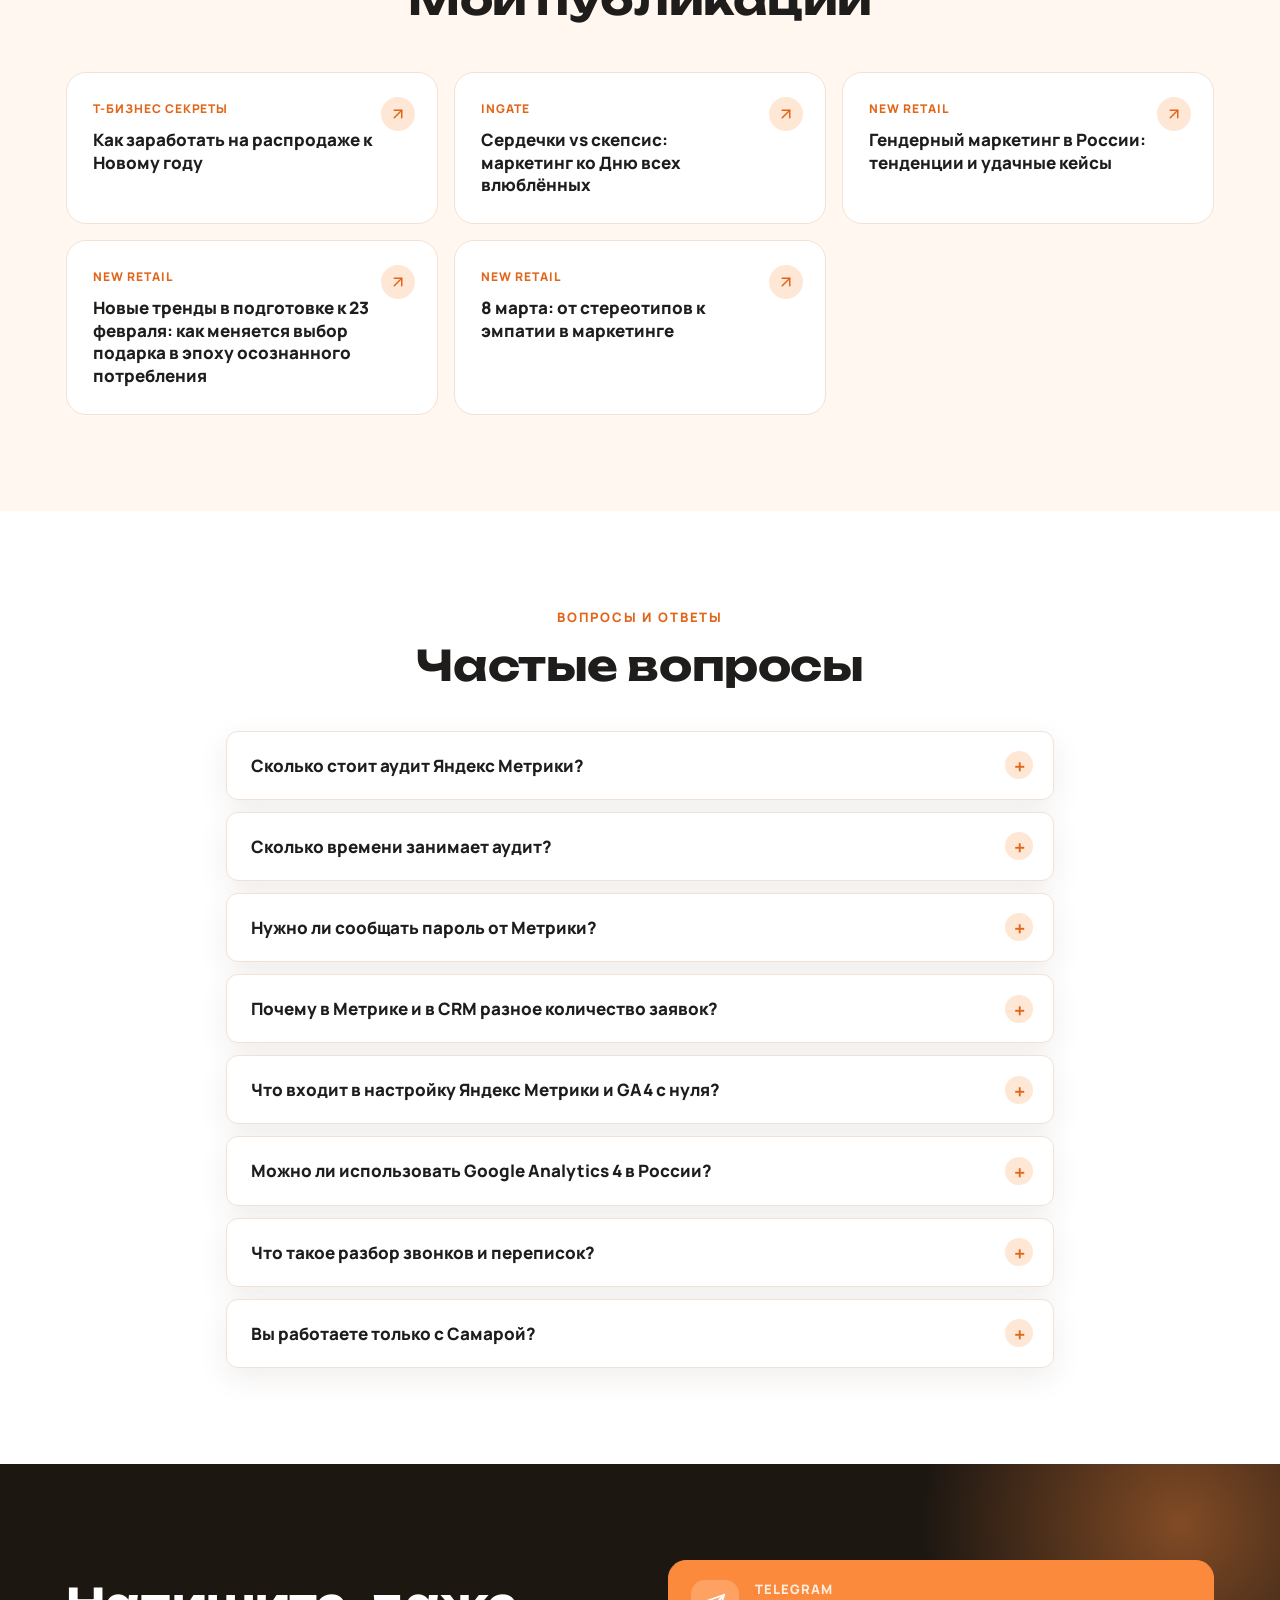
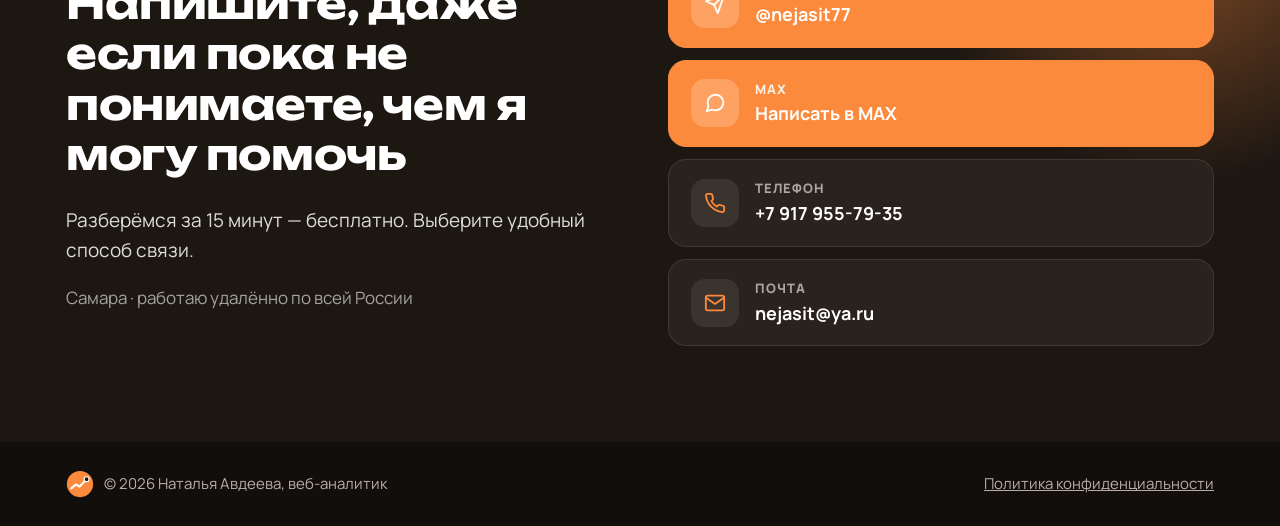
==== commit bb3a2fb9: "Update index.html" ====
--- a/index.html
+++ b/index.html
@@ -484,6 +484,10 @@
           <p>Установка счётчиков, настройка целей и событий, первый отчёт и обучение работе с ним. Стоимость — от 20 000 ₽, для интернет-магазина с электронной коммерцией и интеграциями — от 35 000 ₽.</p>
         </details>
         <details>
+          <summary>Можно ли использовать Google Analytics 4 в России?</summary>
+          <p>Прямого запрета на GA4 нет, но есть требования закона о персональных данных (152-ФЗ). С 1 июля 2025 года данные посетителей из России сначала должны записываться на серверы в России, а для передачи данных за рубеж нужно уведомить Роскомнадзор. GA4 отправляет данные напрямую на серверы Google, поэтому для российского сайта это зона риска. Если GA4 всё же нужен, его стоит включать только после согласия посетителя в cookie-баннере, а владельцу сайта — подать уведомление в Роскомнадзор и обновить политику конфиденциальности. Для большинства задач малого бизнеса достаточно Яндекс Метрики. Окончательное решение лучше согласовать с юристом.</p>
+        </details>
+        <details>
           <summary>Что такое разбор звонков и переписок?</summary>
           <p>Я разбираю 30–50 звонков и переписок ваших менеджеров и показываю, где и почему теряются клиенты: цена, запись, следующий шаг. Вы получаете частые вопросы клиентов и 5–7 правок для скрипта продаж с готовыми фразами. Стоимость — 14 900 ₽, срок — 3–5 рабочих дней.</p>
         </details>
@@ -504,6 +508,7 @@
       { "@type": "Question", "name": "Нужно ли сообщать пароль от Метрики?", "acceptedAnswer": { "@type": "Answer", "text": "Нет. Вы добавляете логин аналитика в настройках счётчика с правом «Только просмотр» — это занимает пару минут. Доступ можно отозвать в любой момент." } },
       { "@type": "Question", "name": "Почему в Метрике и в CRM разное количество заявок?", "acceptedAnswer": { "@type": "Answer", "text": "Частые причины: цель срабатывает на клик по кнопке, а не на успешную отправку формы; одна заявка засчитывается дважды; звонки и сообщения в мессенджерах не попадают в Метрику без коллтрекинга; часть посетителей блокирует счётчик. На аудите выясняется, какие из причин есть на конкретном сайте." } },
       { "@type": "Question", "name": "Что входит в настройку Яндекс Метрики и GA4 с нуля?", "acceptedAnswer": { "@type": "Answer", "text": "Установка счётчиков, настройка целей и событий, первый отчёт и обучение работе с ним. Стоимость — от 20 000 ₽, для интернет-магазина с электронной коммерцией и интеграциями — от 35 000 ₽." } },
+      { "@type": "Question", "name": "Можно ли использовать Google Analytics 4 в России?", "acceptedAnswer": { "@type": "Answer", "text": "Прямого запрета на GA4 нет, но есть требования закона о персональных данных (152-ФЗ). С 1 июля 2025 года данные посетителей из России сначала должны записываться на серверы в России, а для передачи данных за рубеж нужно уведомить Роскомнадзор. GA4 отправляет данные напрямую на серверы Google, поэтому для российского сайта это зона риска. Если GA4 всё же нужен, его стоит включать только после согласия посетителя в cookie-баннере, а владельцу сайта — подать уведомление в Роскомнадзор и обновить политику конфиденциальности. Для большинства задач малого бизнеса достаточно Яндекс Метрики. Окончательное решение лучше согласовать с юристом." } },
       { "@type": "Question", "name": "Что такое разбор звонков и переписок?", "acceptedAnswer": { "@type": "Answer", "text": "Разбор 30–50 звонков и переписок менеджеров: где и почему теряются клиенты, частые вопросы клиентов и 5–7 правок для скрипта продаж с готовыми фразами. Стоимость — 14 900 ₽, срок — 3–5 рабочих дней." } },
       { "@type": "Question", "name": "Вы работаете только с Самарой?", "acceptedAnswer": { "@type": "Answer", "text": "Нет. Наталья Авдеева живёт в Самаре и работает удалённо с клиентами по всей России: общение в Telegram, MAX, по телефону или почте, доступы выдаются онлайн." } }
     ]
--- a/css/style.css
+++ b/css/style.css
@@ -41,6 +41,7 @@
 :focus-visible { outline: 3px solid var(--accent); outline-offset: 3px; border-radius: 6px; }
 
 .container { width: 100%; max-width: 1180px; margin: 0 auto; padding: 0 16px; }
+.container--narrow { max-width: 860px; }
 
 .ico {
   width: 22px; height: 22px; flex-shrink: 0;
@@ -274,6 +275,21 @@
 .price--ask { background: rgba(252, 138, 60, .1); border-color: rgba(252, 138, 60, .35); box-shadow: none; justify-content: center; }
 .price--ask .btn { margin-top: 24px; }
 .price--ask .price__value { color: var(--accent-dark); }
+
+/* Частые вопросы */
+.faq { margin-top: 40px; display: grid; gap: 12px; }
+.faq details { background: #fff; border: 1px solid var(--line); border-radius: var(--radius-sm); box-shadow: var(--shadow); }
+.faq summary {
+  cursor: pointer; list-style: none; padding: 20px 56px 20px 24px; font-weight: 800; font-size: 17px; position: relative;
+}
+.faq summary::-webkit-details-marker { display: none; }
+.faq summary::after {
+  content: "+"; position: absolute; right: 20px; top: 50%; transform: translateY(-50%);
+  width: 28px; height: 28px; border-radius: 50%; display: grid; place-items: center;
+  background: var(--accent-soft); color: var(--accent-dark); font-size: 20px; font-weight: 700;
+}
+.faq details[open] summary::after { content: "−"; }
+.faq details p { padding: 0 24px 20px; margin: 0; color: var(--muted); }
 
 /* Инструменты */
 .chips { list-style: none; padding: 0; margin: 40px auto 0; max-width: 900px; display: flex; flex-wrap: wrap; gap: 10px; justify-content: center; }
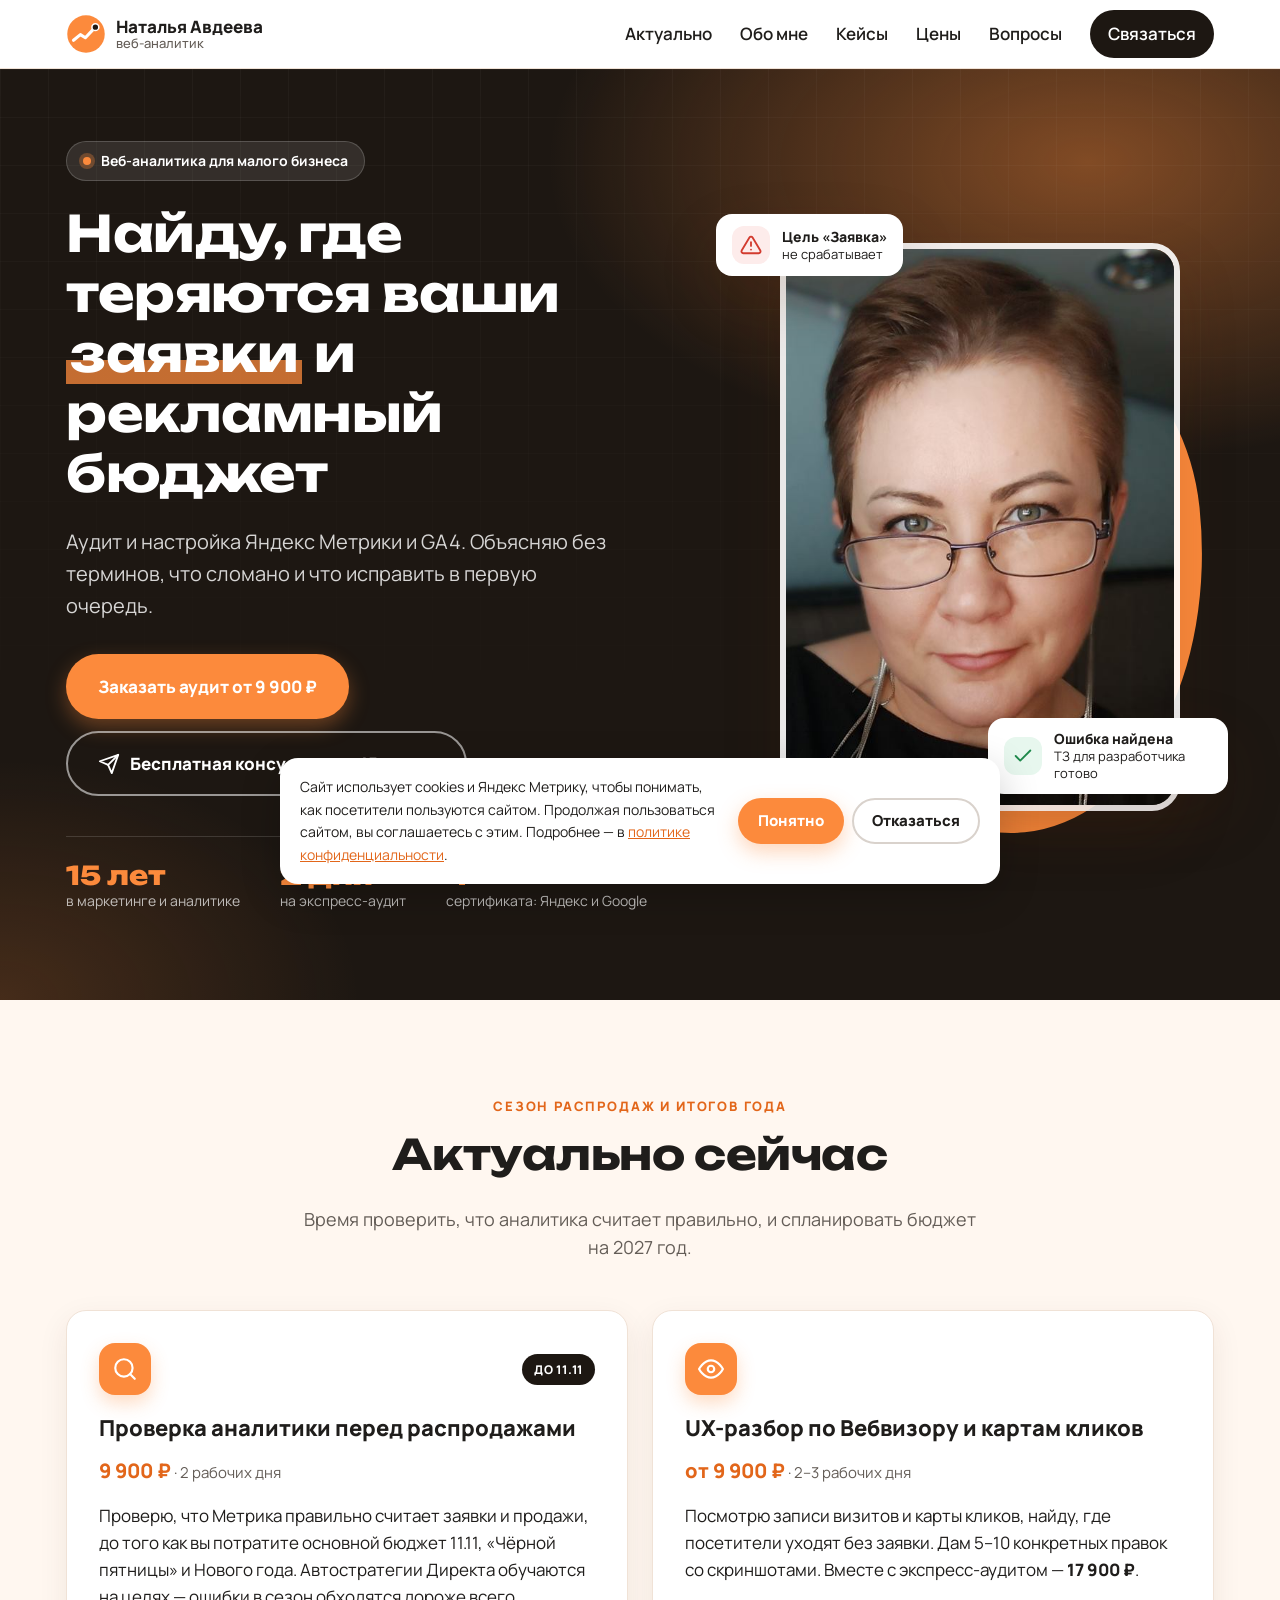
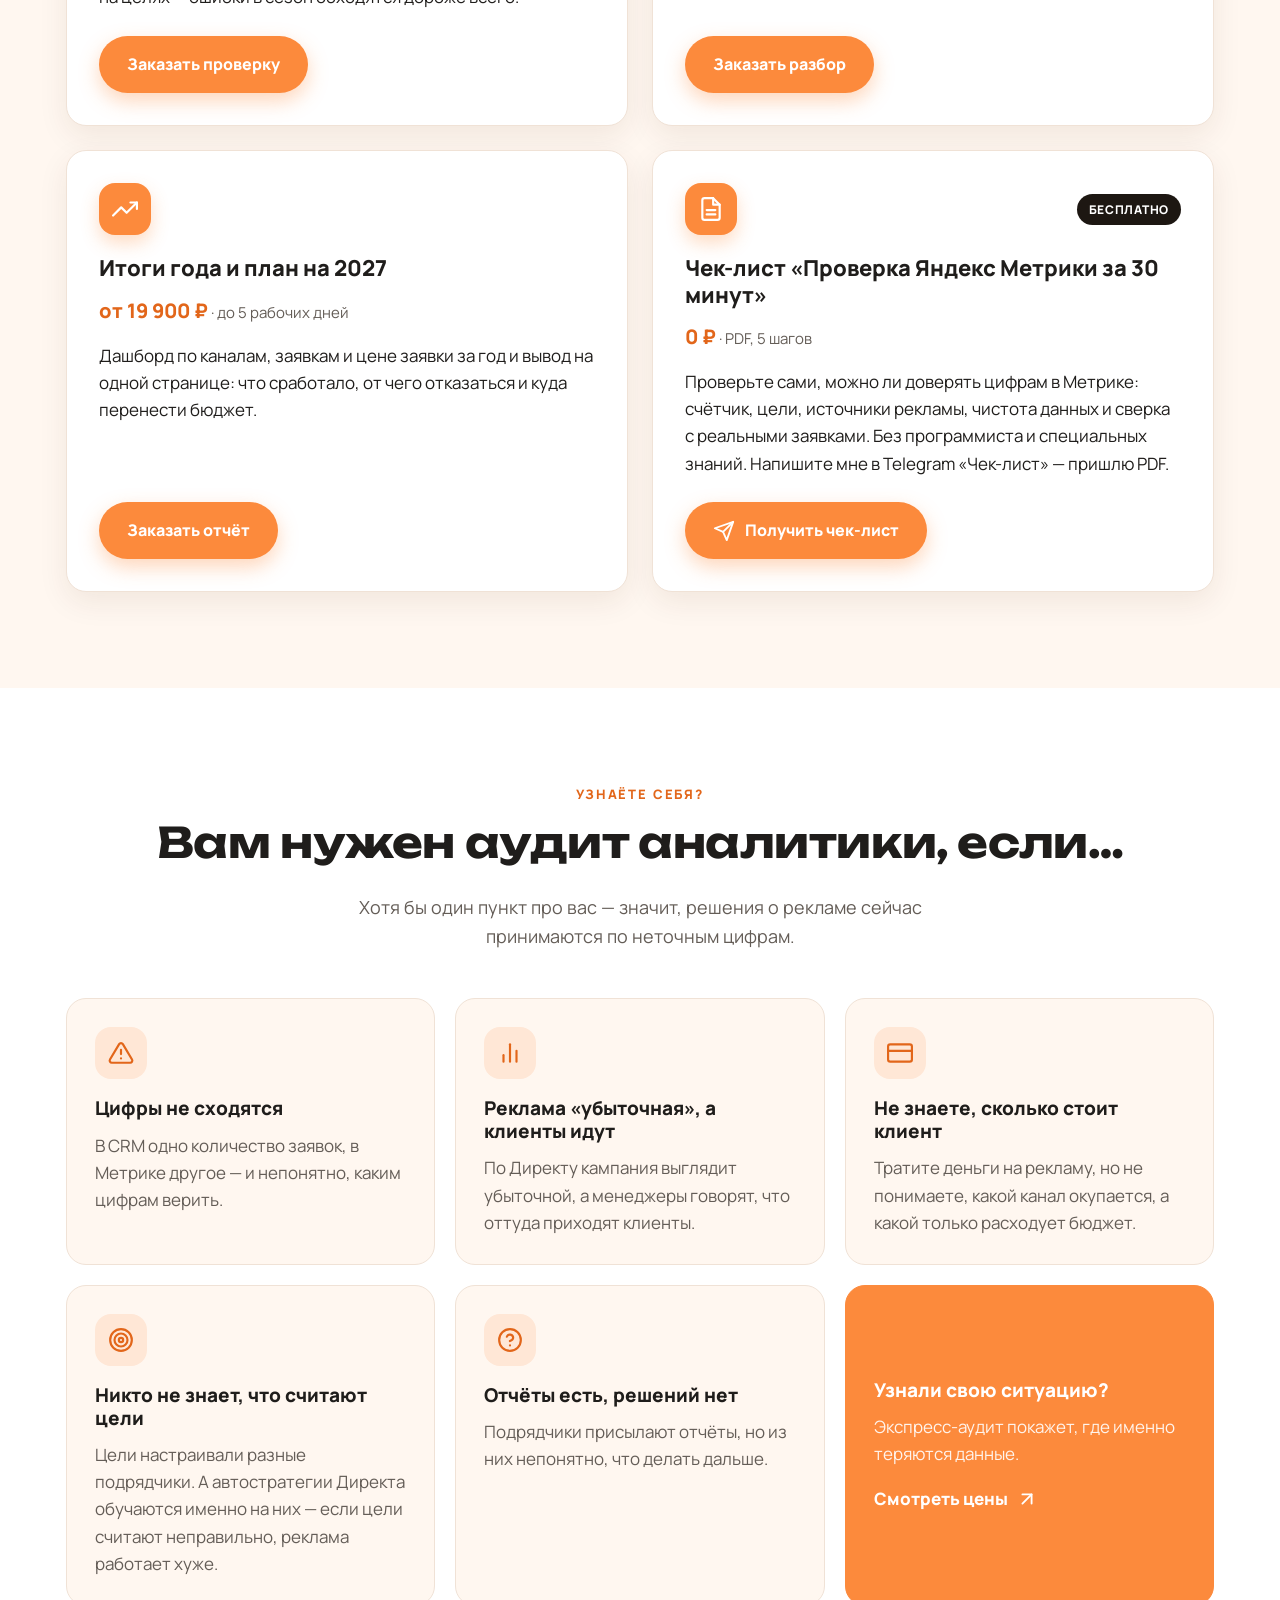
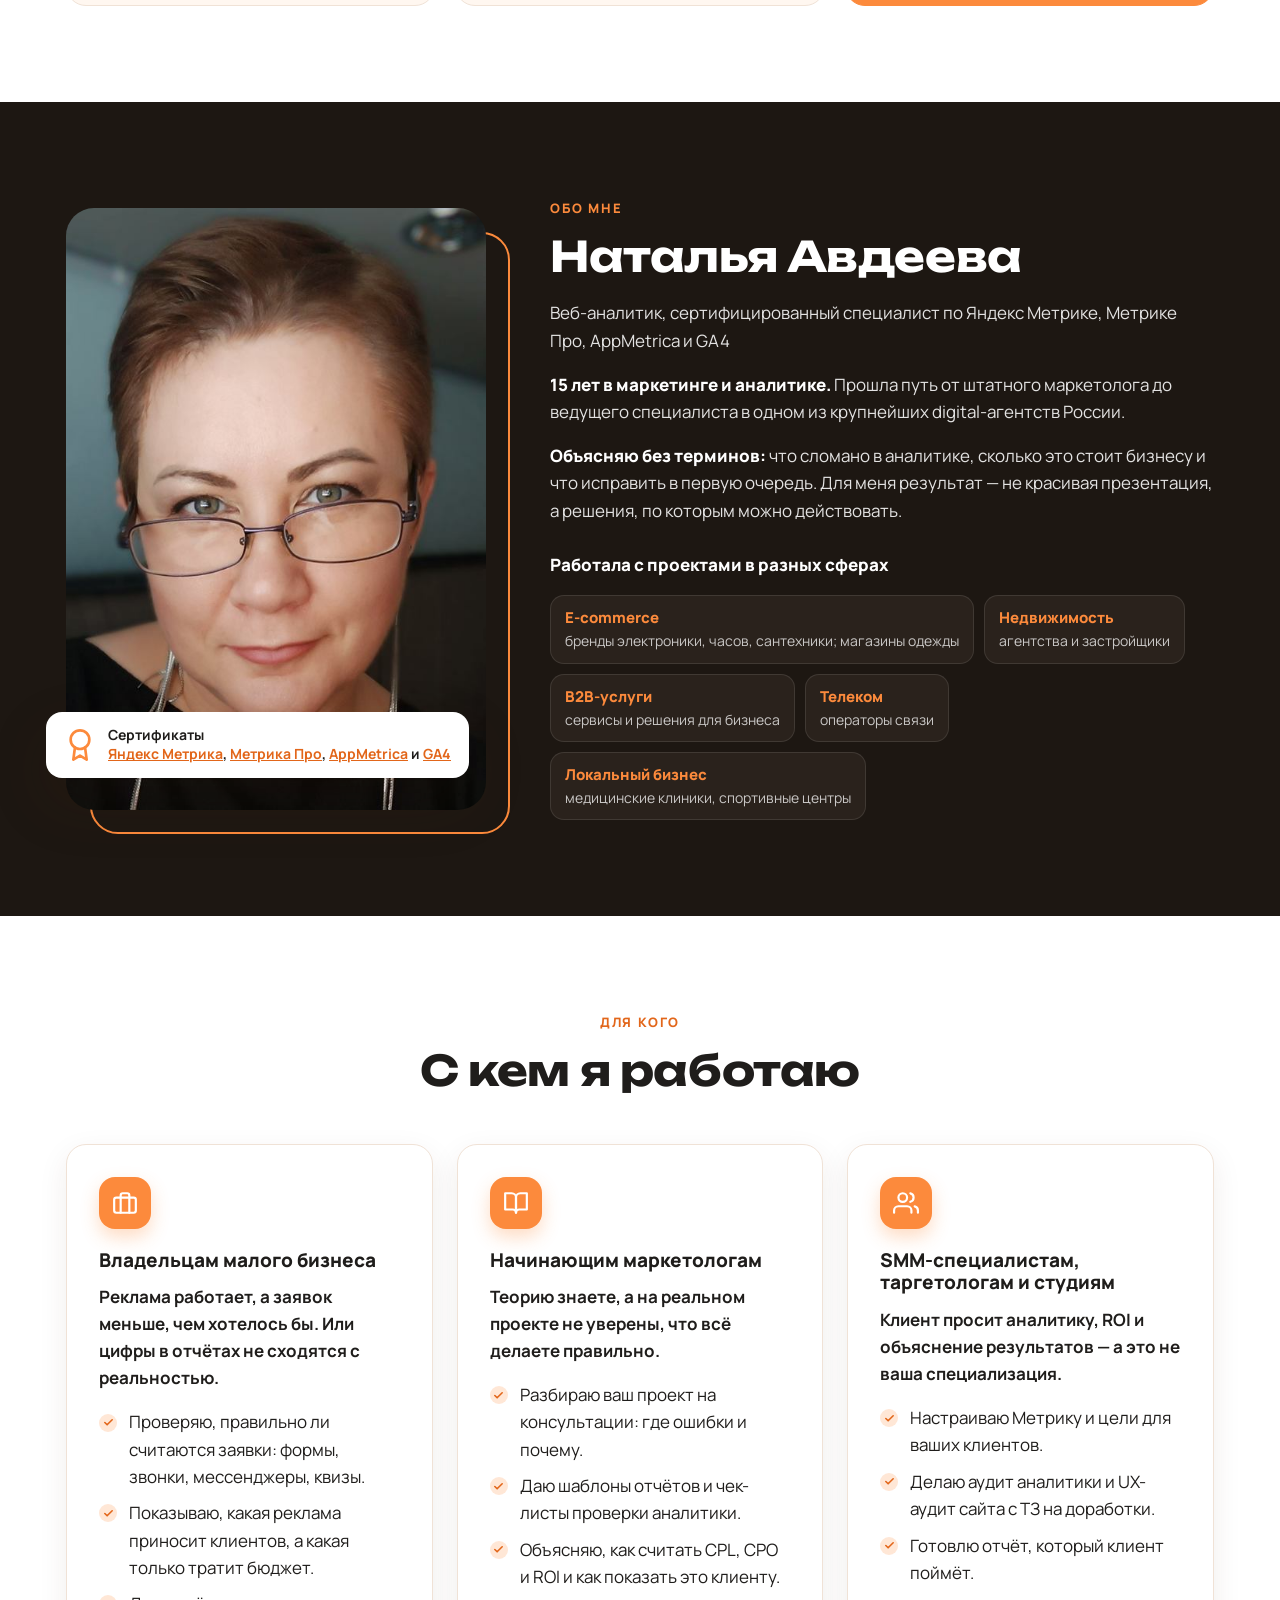
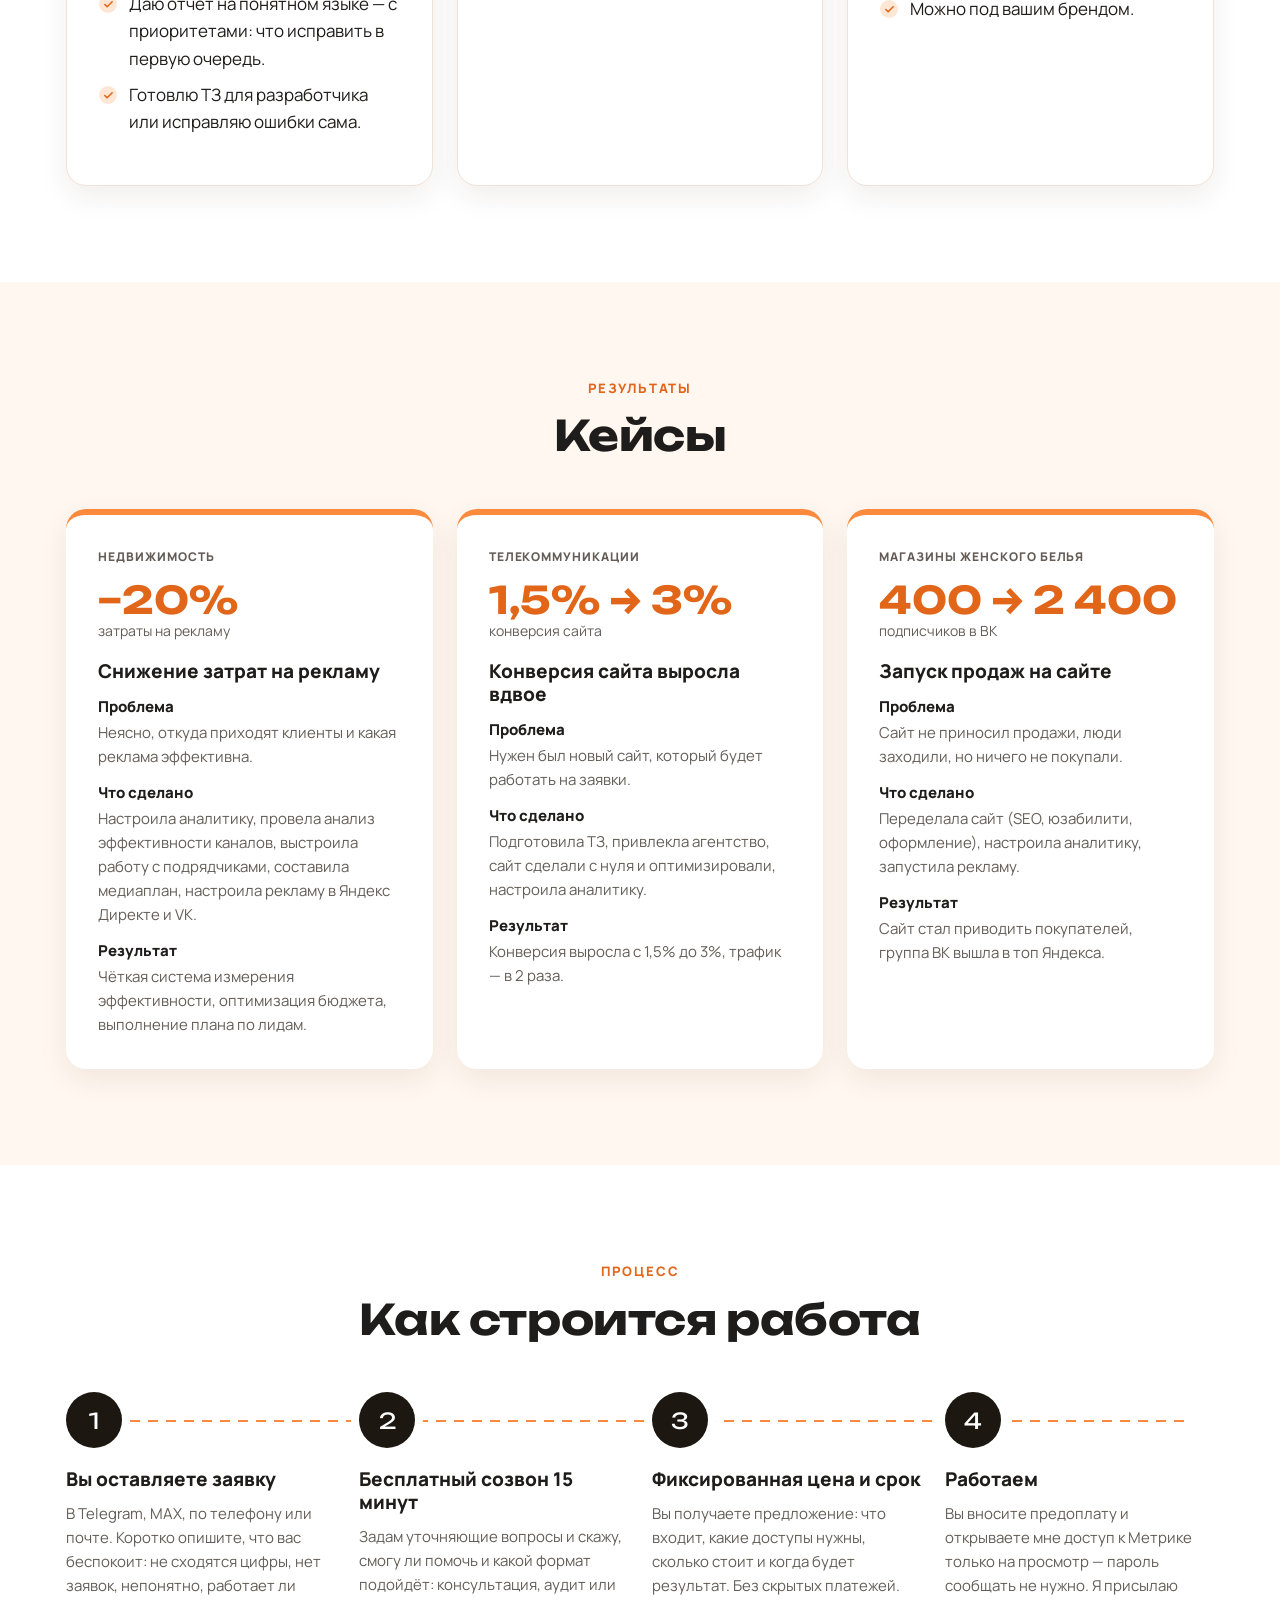
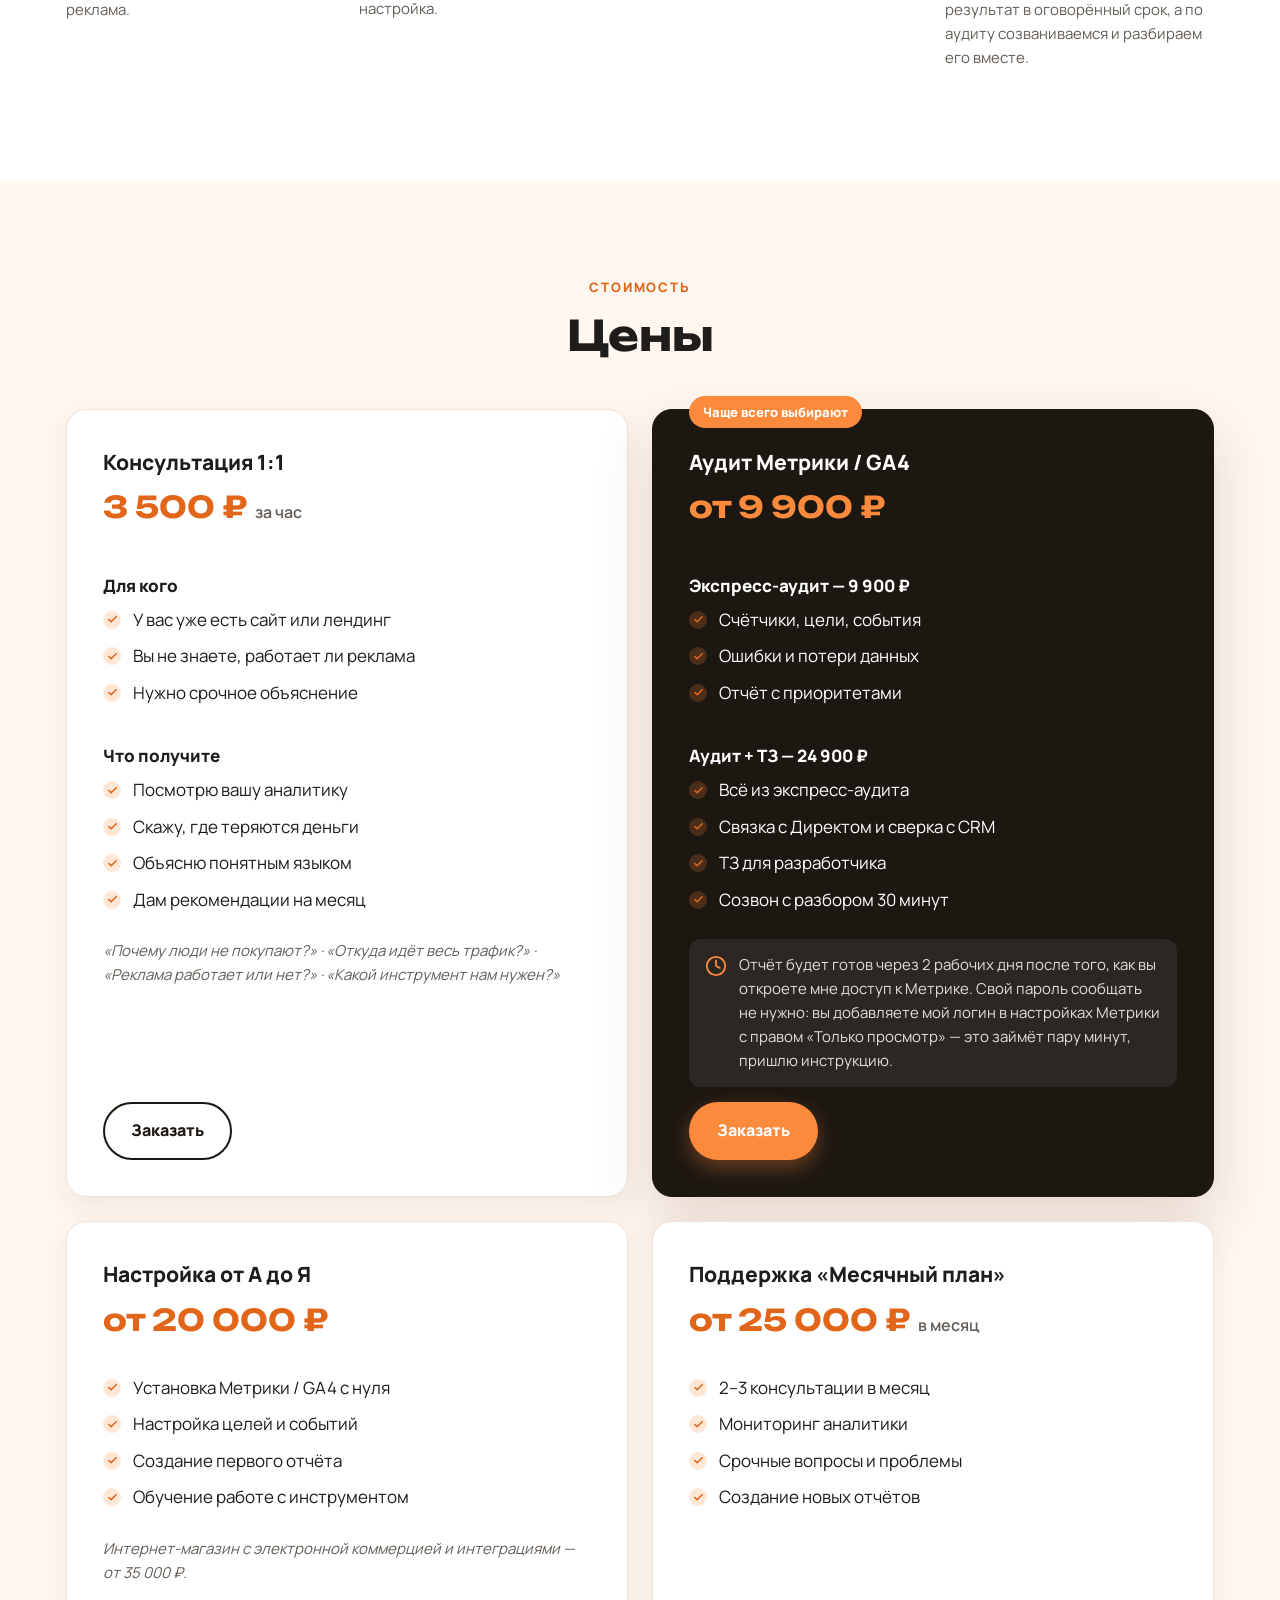
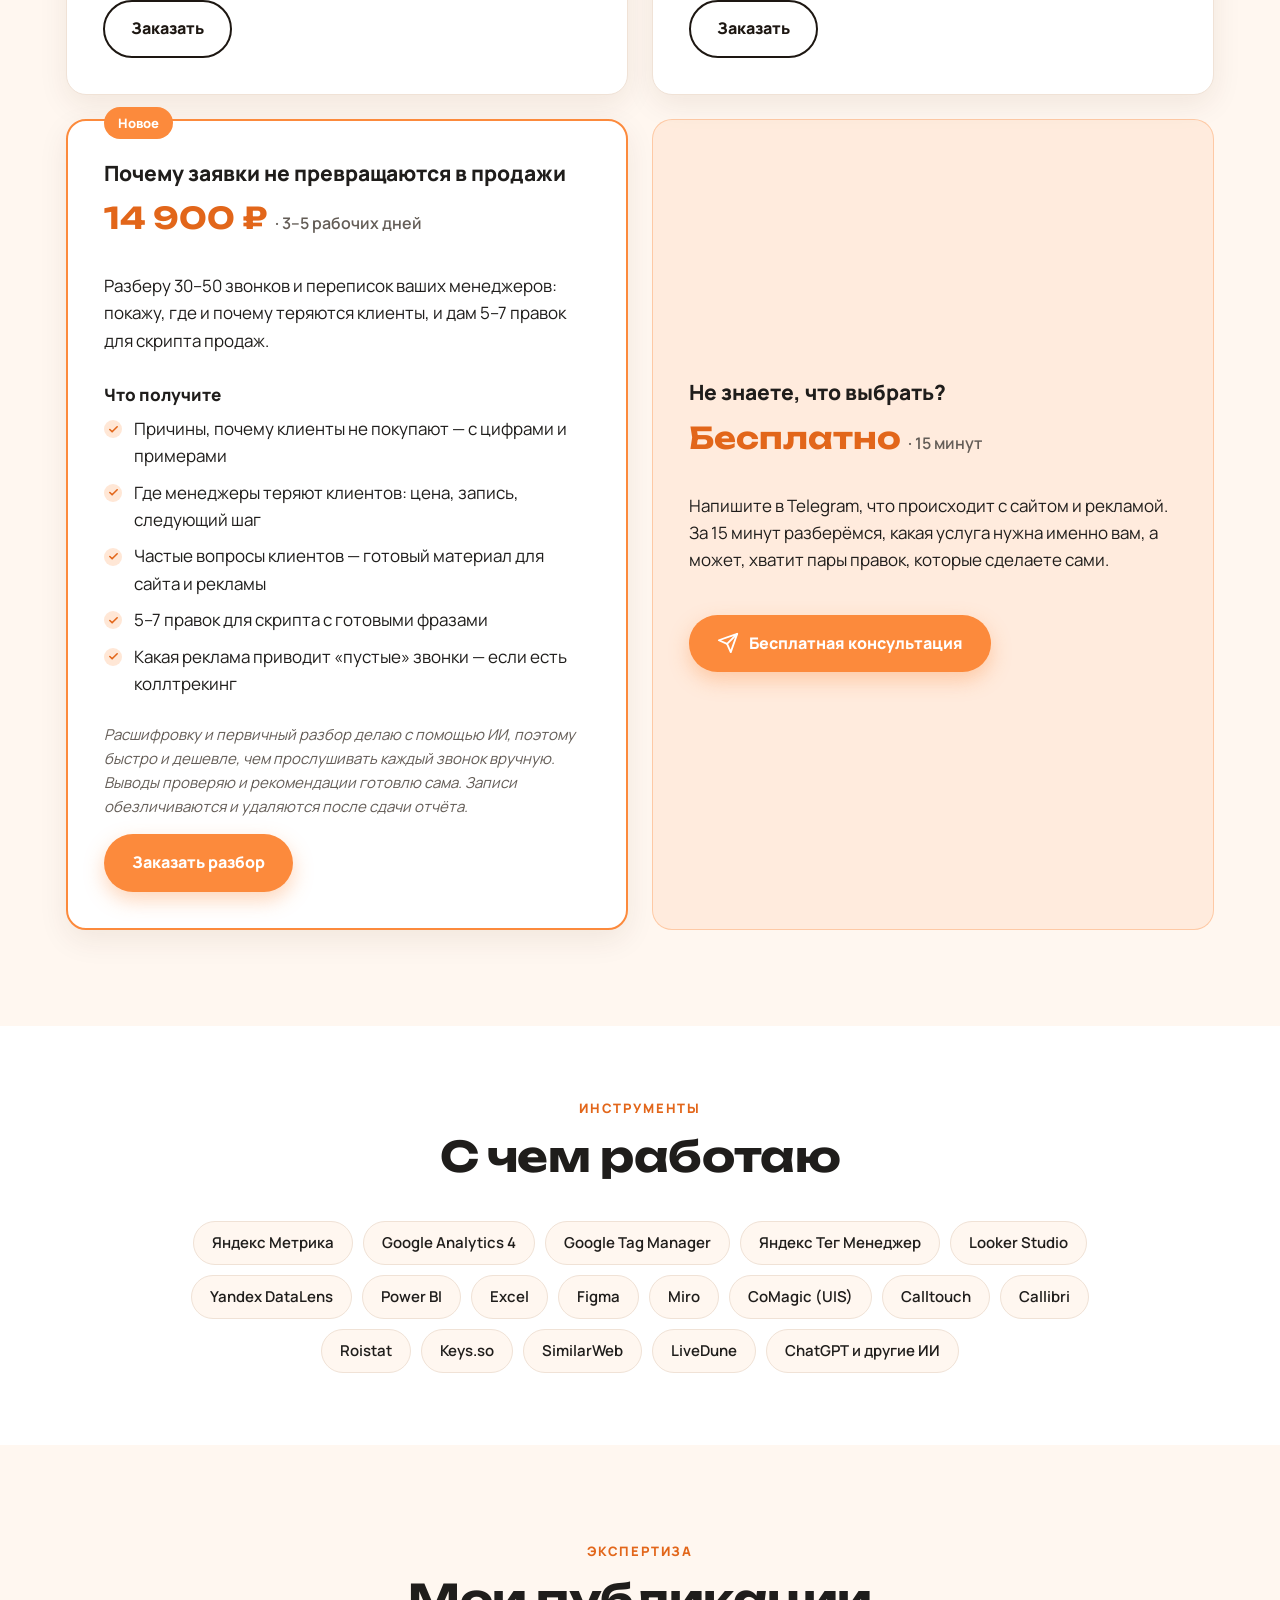
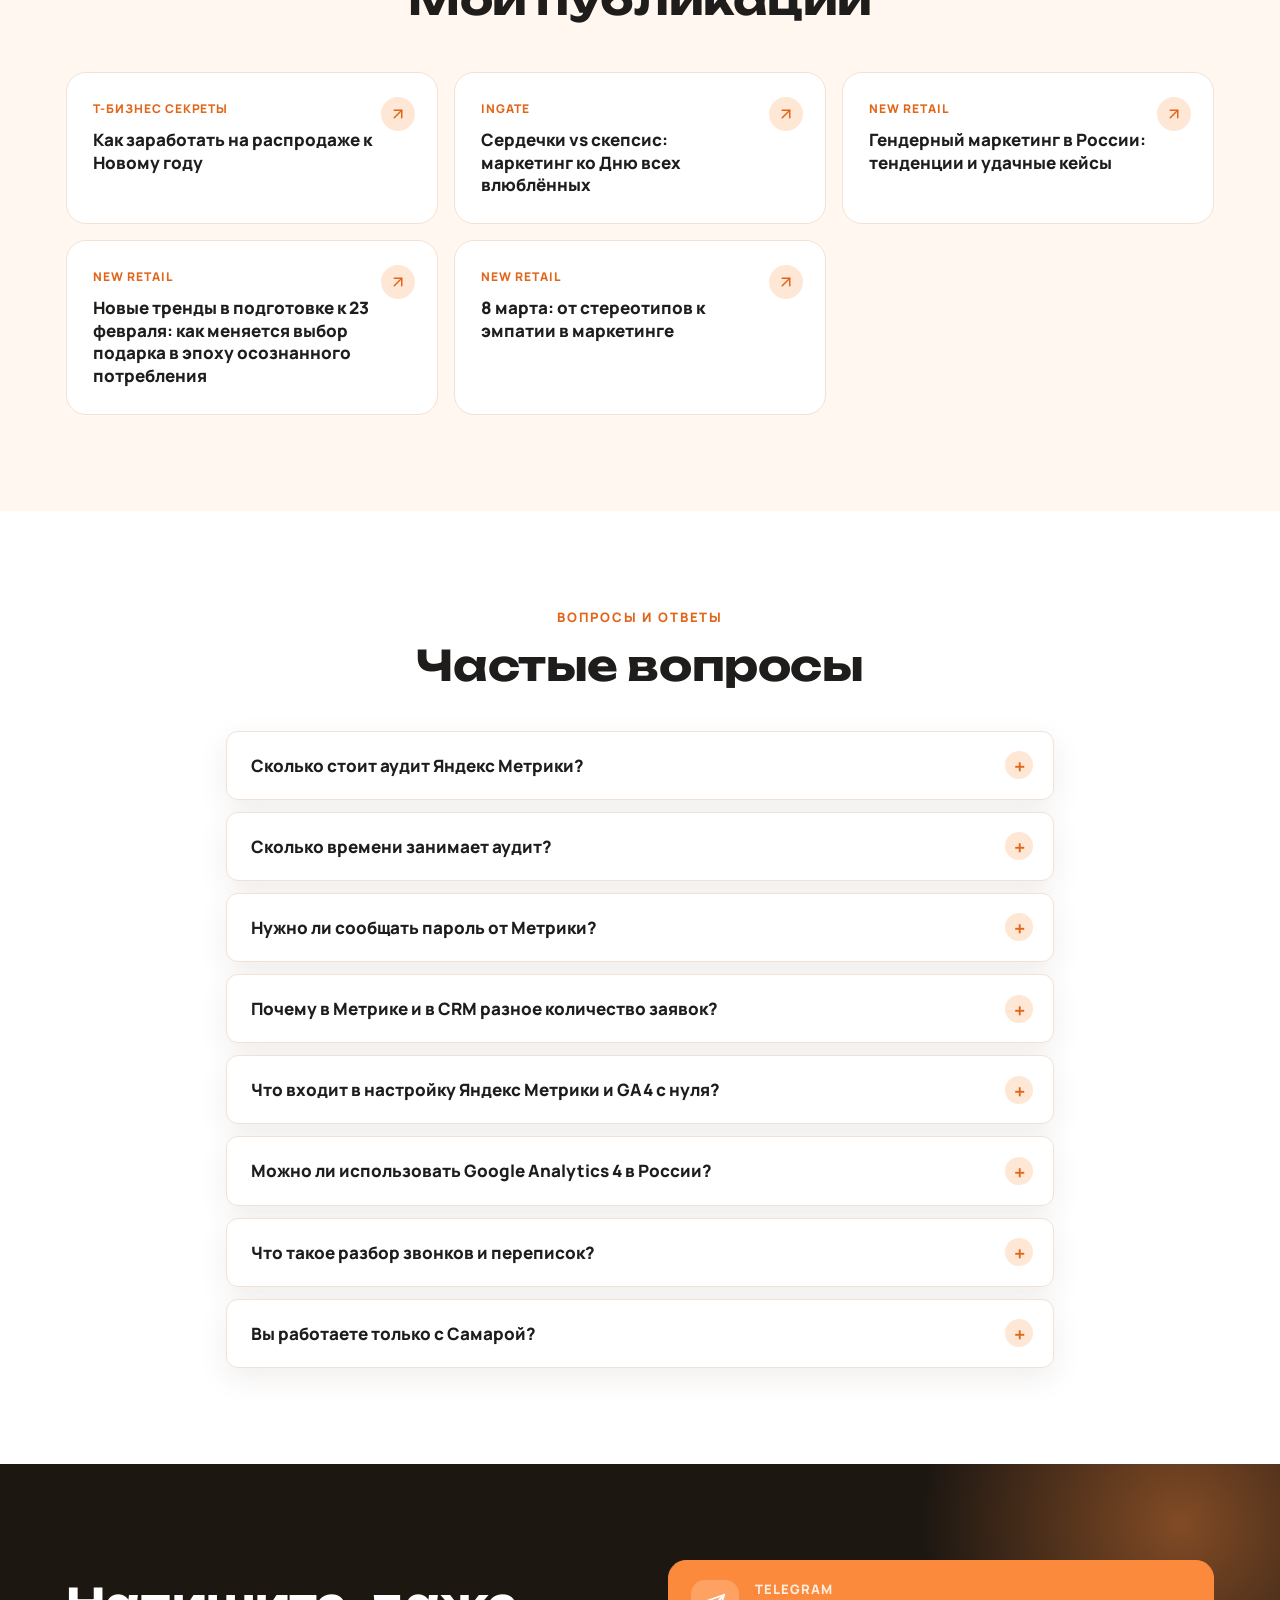
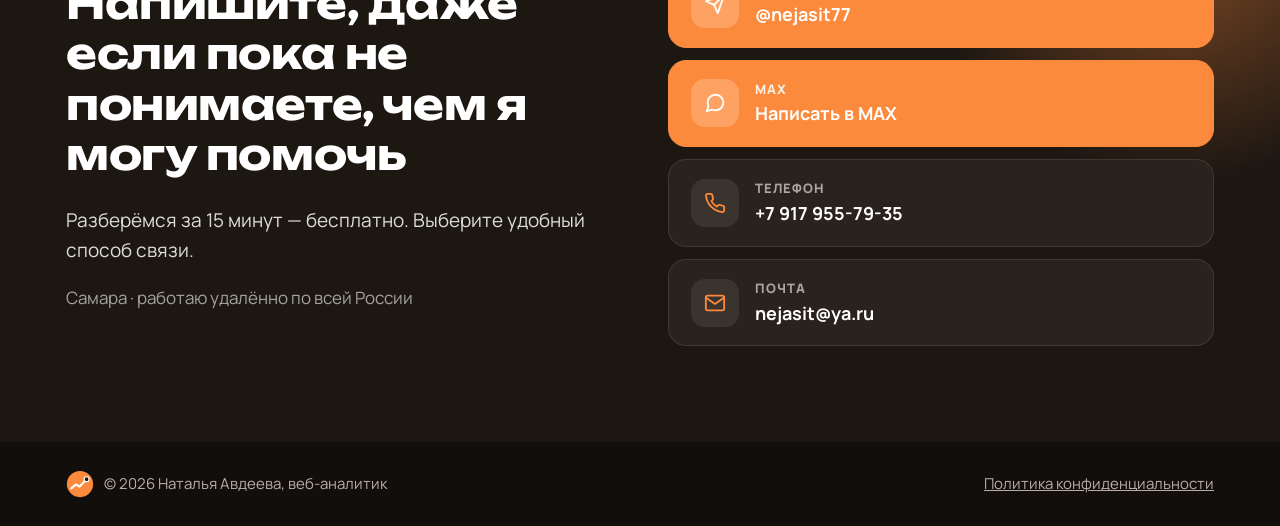
==== commit 05390975: "Update stylesheet version and add FAQ link Updated stylesheet version in index.html and added FAQ li" ====
--- a/index.html
+++ b/index.html
@@ -82,7 +82,7 @@
   <link rel="preconnect" href="https://fonts.googleapis.com">
   <link rel="preconnect" href="https://fonts.gstatic.com" crossorigin>
   <link href="https://fonts.googleapis.com/css2?family=Manrope:wght@400;500;600;700;800&family=Unbounded:wght@500;700&display=swap" rel="stylesheet">
-  <link rel="stylesheet" href="css/style.css?v=5">
+  <link rel="stylesheet" href="css/style.css?v=6">
 </head>
 <body>
 
@@ -124,6 +124,7 @@
       <a href="#about">Обо мне</a>
       <a href="#cases">Кейсы</a>
       <a href="#prices">Цены</a>
+      <a href="#faq">Вопросы</a>
       <a href="#contacts" class="header__cta">Связаться</a>
     </nav>
   </div>
@@ -485,7 +486,7 @@
         </details>
         <details>
           <summary>Можно ли использовать Google Analytics 4 в России?</summary>
-          <p>Прямого запрета на GA4 нет, но есть требования закона о персональных данных (152-ФЗ). С 1 июля 2025 года данные посетителей из России сначала должны записываться на серверы в России, а для передачи данных за рубеж нужно уведомить Роскомнадзор. GA4 отправляет данные напрямую на серверы Google, поэтому для российского сайта это зона риска. Если GA4 всё же нужен, его стоит включать только после согласия посетителя в cookie-баннере, а владельцу сайта — подать уведомление в Роскомнадзор и обновить политику конфиденциальности. Для большинства задач малого бизнеса достаточно Яндекс Метрики. Окончательное решение лучше согласовать с юристом.</p>
+          <p>Отдельного закона, который запрещает именно Google Analytics, нет. Но по закону о персональных данных (ч. 5 ст. 18 152-ФЗ) данные россиян при сборе должны сначала записываться в базы на территории России, а GA4 отправляет данные посетителей сразу на серверы Google за рубежом. Уведомление Роскомнадзора о трансграничной передаче и согласие посетителя в cookie-баннере эту проблему не снимают. Штраф для компаний за нарушение локализации — до 6 млн ₽, при повторном нарушении — до 18 млн ₽. Поэтому для российских сайтов безопаснее Яндекс Метрика, а GA4 стоит подключать только после консультации с юристом по персональным данным.</p>
         </details>
         <details>
           <summary>Что такое разбор звонков и переписок?</summary>
@@ -508,7 +509,7 @@
       { "@type": "Question", "name": "Нужно ли сообщать пароль от Метрики?", "acceptedAnswer": { "@type": "Answer", "text": "Нет. Вы добавляете логин аналитика в настройках счётчика с правом «Только просмотр» — это занимает пару минут. Доступ можно отозвать в любой момент." } },
       { "@type": "Question", "name": "Почему в Метрике и в CRM разное количество заявок?", "acceptedAnswer": { "@type": "Answer", "text": "Частые причины: цель срабатывает на клик по кнопке, а не на успешную отправку формы; одна заявка засчитывается дважды; звонки и сообщения в мессенджерах не попадают в Метрику без коллтрекинга; часть посетителей блокирует счётчик. На аудите выясняется, какие из причин есть на конкретном сайте." } },
       { "@type": "Question", "name": "Что входит в настройку Яндекс Метрики и GA4 с нуля?", "acceptedAnswer": { "@type": "Answer", "text": "Установка счётчиков, настройка целей и событий, первый отчёт и обучение работе с ним. Стоимость — от 20 000 ₽, для интернет-магазина с электронной коммерцией и интеграциями — от 35 000 ₽." } },
-      { "@type": "Question", "name": "Можно ли использовать Google Analytics 4 в России?", "acceptedAnswer": { "@type": "Answer", "text": "Прямого запрета на GA4 нет, но есть требования закона о персональных данных (152-ФЗ). С 1 июля 2025 года данные посетителей из России сначала должны записываться на серверы в России, а для передачи данных за рубеж нужно уведомить Роскомнадзор. GA4 отправляет данные напрямую на серверы Google, поэтому для российского сайта это зона риска. Если GA4 всё же нужен, его стоит включать только после согласия посетителя в cookie-баннере, а владельцу сайта — подать уведомление в Роскомнадзор и обновить политику конфиденциальности. Для большинства задач малого бизнеса достаточно Яндекс Метрики. Окончательное решение лучше согласовать с юристом." } },
+      { "@type": "Question", "name": "Можно ли использовать Google Analytics 4 в России?", "acceptedAnswer": { "@type": "Answer", "text": "Отдельного закона, который запрещает именно Google Analytics, нет. Но по закону о персональных данных (ч. 5 ст. 18 152-ФЗ) данные россиян при сборе должны сначала записываться в базы на территории России, а GA4 отправляет данные посетителей сразу на серверы Google за рубежом. Уведомление Роскомнадзора о трансграничной передаче и согласие посетителя в cookie-баннере эту проблему не снимают. Штраф для компаний за нарушение локализации — до 6 млн ₽, при повторном нарушении — до 18 млн ₽. Поэтому для российских сайтов безопаснее Яндекс Метрика, а GA4 стоит подключать только после консультации с юристом по персональным данным." } },
       { "@type": "Question", "name": "Что такое разбор звонков и переписок?", "acceptedAnswer": { "@type": "Answer", "text": "Разбор 30–50 звонков и переписок менеджеров: где и почему теряются клиенты, частые вопросы клиентов и 5–7 правок для скрипта продаж с готовыми фразами. Стоимость — 14 900 ₽, срок — 3–5 рабочих дней." } },
       { "@type": "Question", "name": "Вы работаете только с Самарой?", "acceptedAnswer": { "@type": "Answer", "text": "Нет. Наталья Авдеева живёт в Самаре и работает удалённо с клиентами по всей России: общение в Telegram, MAX, по телефону или почте, доступы выдаются онлайн." } }
     ]
--- a/css/style.css
+++ b/css/style.css
@@ -60,7 +60,7 @@
 .header__logo img { width: 40px; height: 40px; }
 .header__logo small { display: block; font-weight: 500; font-size: 13px; color: var(--muted); }
 .header__nav { display: flex; align-items: center; gap: 28px; }
-.header__nav a { color: var(--text); text-decoration: none; font-weight: 600; }
+.header__nav a { color: var(--text); text-decoration: none; font-weight: 600; white-space: nowrap; }
 .header__nav a:hover { color: var(--accent-dark); }
 .header__nav a.header__cta { background: var(--ink); color: #fff; padding: 10px 18px; border-radius: 999px; }
 .header__nav a.header__cta:hover { background: var(--accent-dark); color: #fff; }
@@ -377,6 +377,20 @@
   .about { grid-template-columns: 1fr; gap: 56px; }
   .about__media { max-width: 400px; margin: 0 auto 24px; }
   .contacts__inner { grid-template-columns: 1fr; gap: 32px; }
+}
+
+/* Меню прячется в бургер, когда шесть пунктов перестают помещаться в одну строку */
+@media (max-width: 900px) {
+  .header__burger { display: block; }
+  .header__nav {
+    display: none; position: absolute; top: 68px; left: 0; right: 0;
+    flex-direction: column; align-items: stretch; gap: 0; background: #fff; border-bottom: 1px solid var(--line);
+  }
+  .header__nav.is-open { display: flex; }
+  .header__nav a { padding: 14px 16px; border-top: 1px solid var(--line); }
+  .header__nav a.header__cta { margin: 12px 16px; text-align: center; }
+  .header__nav--static { display: flex; position: static; border: 0; background: none; }
+  .header__nav--static a { padding: 0; border: 0; }
 }
 
 @media (max-width: 720px) {
@@ -400,16 +414,6 @@
   /* На телефоне плашка с сертификатами уходит под фото, чтобы не закрывать лицо */
   .about__badge { left: -12px; right: -12px; bottom: auto; top: calc(100% - 20px); }
   .about__media { margin-bottom: 110px; }
-  .header__burger { display: block; }
-  .header__nav {
-    display: none; position: absolute; top: 68px; left: 0; right: 0;
-    flex-direction: column; align-items: stretch; gap: 0; background: #fff; border-bottom: 1px solid var(--line);
-  }
-  .header__nav.is-open { display: flex; }
-  .header__nav a { padding: 14px 16px; border-top: 1px solid var(--line); }
-  .header__nav a.header__cta { margin: 12px 16px; text-align: center; }
-  .header__nav--static { display: flex; position: static; border: 0; background: none; }
-  .header__nav--static a { padding: 0; border: 0; }
   .cookie { flex-direction: column; align-items: stretch; }
   .contact span:last-child { font-size: 16px; }
 }
